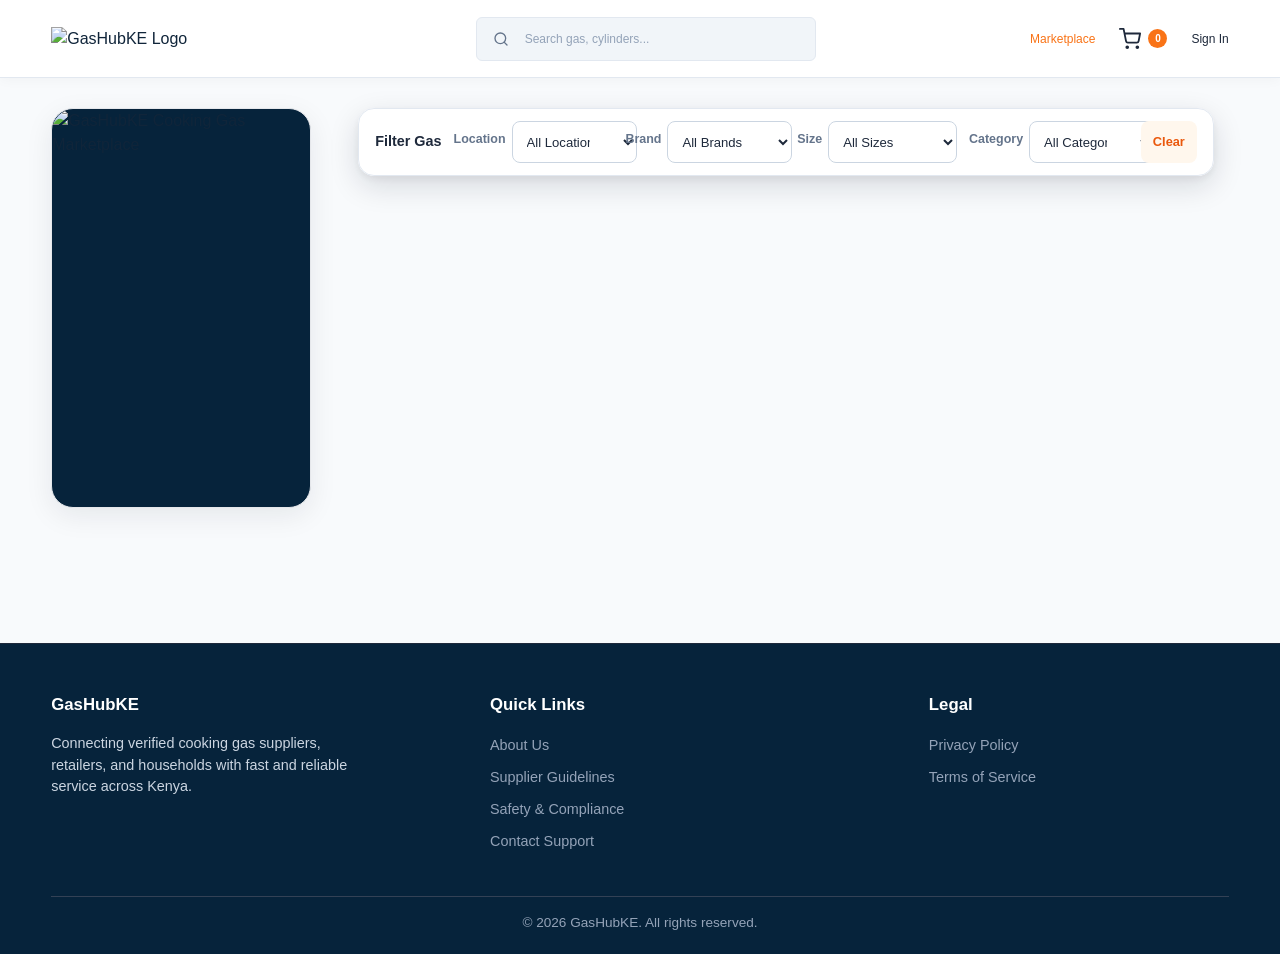
==== public/index.html @ f9d2e888 "Update index.html" ====
<!DOCTYPE html>
<html lang="en">

<head>
    <meta charset="UTF-8">
    <meta name="viewport" content="width=device-width, initial-scale=1.0">
    <title>GasHubKE - Kenya's Online Cooking Gas Hub</title>
    <meta name="description" content="Fast, reliable cooking gas delivery. Find cooking gas prices, refills, cylinders, and accessories from verified local suppliers on GasHubKE.">
    <meta name="keywords" content="GasHubKE, cooking gas delivery Kenya, gas refill near me, 6kg gas cylinder, 13kg gas price, LPG suppliers Kenya">
    <meta name="author" content="GasHubKE">
    <link rel="canonical" href="https://gashubke.com/">

    <!-- OPEN GRAPH -->
    <meta property="og:type" content="website">
    <meta property="og:url" content="https://gashubke.com/">
    <meta property="og:title" content="GasHubKE - Kenya's Online Cooking Gas Hub">
    <meta property="og:description" content="Connect with trusted cooking gas suppliers and retailers for fast delivery on refills and cylinders.">
    <meta property="og:image" content="https://gashubke.com/assets/og-banner.jpg">

    <!-- TWITTER -->
    <meta name="twitter:card" content="summary_large_image">
    <meta name="twitter:title" content="GasHubKE - Cooking Gas Platform">
    <meta name="twitter:description" content="Compare prices and order cooking gas cylinders and refills directly from verified local suppliers.">
    <meta name="twitter:image" content="https://gashubke.com/assets/twitter-banner.jpg">

    <!-- MAIN CSS -->
    <link rel="stylesheet" href="./css/styles.css">

    <style>
        /* PAGE LOADER */
        #pageLoader {
            position: fixed;
            inset: 0;
            background: #ffffff;
            z-index: 99999;
            display: flex;
            flex-direction: column;
            align-items: center;
            justify-content: center;
            transition: opacity 0.4s ease, visibility 0.4s ease;
        }

        .spinner-ring {
            width: 50px;
            height: 50px;
            border: 4px solid #f1f5f9;
            border-top-color: #f97316;
            border-radius: 50%;
            animation: gasHubSpin 0.8s linear infinite;
        }

        .spinner-text {
            margin-top: 1rem;
            font-size: 0.95rem;
            font-weight: 500;
            color: #64748b;
            letter-spacing: 0.5px;
        }

        @keyframes gasHubSpin {
            to { transform: rotate(360deg); }
        }

        /* HEADER */
        .navbar {
            position: relative;
            width: 100%;
            z-index: 5000;
        }

        /* HAMBURGER */
        .hamburger {
            display: none;
            flex-direction: column;
            justify-content: space-between;
            width: 30px;
            height: 22px;
            background: transparent;
            border: none;
            padding: 0;
            margin-left: auto;
            cursor: pointer;
            z-index: 6000;
        }

        .hamburger span {
            display: block;
            width: 100%;
            height: 3px;
            background-color: #1e293b;
            border-radius: 3px;
            transition: transform 0.3s ease, opacity 0.3s ease;
        }

        .hamburger.open span:nth-child(1) {
            transform: translateY(9.5px) rotate(45deg);
        }

        .hamburger.open span:nth-child(2) {
            opacity: 0;
        }

        .hamburger.open span:nth-child(3) {
            transform: translateY(-9.5px) rotate(-45deg);
        }

        /* DESKTOP NAVIGATION */
        .nav-links {
            display: flex;
            align-items: center;
            gap: 1.5rem;
            margin-left: auto;
        }

        .nav-links a {
            font-weight: 500;
            color: #1e293b;
            text-decoration: none;
            transition: color 0.2s ease;
        }

        .nav-links a:hover {
            color: #f97316;
        }

        /* SEARCH */
        .search-bar {
            display: flex;
            align-items: center;
            background: #f1f5f9;
            border-radius: 6px;
            padding: 0.2rem 0.5rem;
        }

        .search-bar input {
            border: none;
            background: transparent;
            outline: none;
            padding: 0.5rem;
            width: 180px;
        }

        /* MARKETPLACE */
        #marketplaceView {
            position: relative;
        }

        .floating-filter-bar {
            position: sticky;
            bottom: 22px;
            width: min(1100px, calc(100% - 30px));
            margin: 0 auto 22px;
            z-index: 4000;
            display: flex;
            align-items: center;
            gap: 12px;
            padding: 12px 16px;
            background: rgba(255, 255, 255, 0.97);
            border: 1px solid #e2e8f0;
            border-radius: 16px;
            box-shadow: 0 10px 30px rgba(15, 23, 42, 0.14), 0 3px 8px rgba(15, 23, 42, 0.06);
            backdrop-filter: blur(10px);
            overflow-x: auto;
            scrollbar-width: thin;
        }

        .floating-filter-bar h3 {
            flex-shrink: 0;
            margin: 0;
            font-size: 0.9rem;
            font-weight: 700;
            color: #1e293b;
        }

        .filter-control {
            display: flex;
            align-items: center;
            gap: 6px;
            flex-shrink: 0;
        }

        .filter-control label {
            font-size: 0.78rem;
            font-weight: 600;
            color: #64748b;
            white-space: nowrap;
        }

        .filter-control select {
            min-width: 125px;
            padding: 8px 30px 8px 10px;
            border: 1px solid #cbd5e1;
            border-radius: 8px;
            background: #ffffff;
            color: #1e293b;
            font-size: 0.82rem;
            outline: none;
            cursor: pointer;
        }

        .filter-control select:focus {
            border-color: #f97316;
            box-shadow: 0 0 0 2px rgba(249, 115, 22, 0.12);
        }

        .clear-filters-btn {
            flex-shrink: 0;
            padding: 8px 12px;
            border: none;
            border-radius: 8px;
            background: #fff7ed;
            color: #ea580c;
            font-size: 0.8rem;
            font-weight: 600;
            cursor: pointer;
            transition: background 0.2s ease, transform 0.2s ease;
        }

        .clear-filters-btn:hover {
            background: #ffedd5;
            transform: translateY(-1px);
        }

        .product-grid {
            padding-bottom: 20px;
        }

        /* AUTH MODAL ENHANCEMENTS */
        .modal {
            position: fixed;
            inset: 0;
            background: rgba(15, 23, 42, 0.65);
            z-index: 9000;
            align-items: center;
            justify-content: center;
            padding: 1rem;
            overflow-y: auto;
        }

        .modal-content {
            background: #ffffff;
            width: 100%;
            max-width: 440px;
            padding: 2rem;
            border-radius: 16px;
            position: relative;
            box-shadow: 0 20px 50px rgba(15, 23, 42, 0.25);
        }

        .modal-content input,
        .modal-content select {
            width: 100%;
            padding: 0.75rem;
            margin-bottom: 0.85rem;
            border: 1px solid #cbd5e1;
            border-radius: 8px;
            font-size: 0.95rem;
            box-sizing: border-box;
        }

        .modal-content button[type="submit"] {
            width: 100%;
            padding: 0.85rem;
            font-size: 1rem;
            font-weight: 600;
            border-radius: 8px;
            cursor: pointer;
        }

        /* READ-ONLY SUPPLIER LOCATION FIELD */
        .readonly-location-group {
            margin: 0.5rem 0 0.75rem;
        }

        .readonly-location-group label {
            display: block;
            font-size: 0.82rem;
            font-weight: 600;
            color: #475569;
            margin-bottom: 0.25rem;
        }

        .readonly-location-group input {
            background-color: #f8fafc !important;
            color: #475569 !important;
            border: 1px solid #cbd5e1 !important;
            cursor: not-allowed;
        }

        /* MOBILE NAVIGATION */
        @media (max-width: 768px) {
            .navbar {
                padding: 0.8rem 1rem !important;
            }

            .hamburger {
                display: flex;
            }

            .nav-links {
                position: absolute;
                top: 100%;
                left: 0;
                right: 0;
                display: none !important;
                flex-direction: column !important;
                align-items: stretch !important;
                gap: 0 !important;
                margin-left: 0 !important;
                padding: 0.7rem 1rem 1rem;
                background: #ffffff;
                border-bottom: 1px solid #e2e8f0;
                box-shadow: 0 12px 25px rgba(15, 23, 42, 0.12);
                z-index: 5000;
            }

            .nav-links.active {
                display: flex !important;
            }

            .nav-links a {
                display: flex !important;
                align-items: center;
                width: 100%;
                min-height: 45px;
                padding: 10px 8px;
                border-bottom: 1px solid #f1f5f9;
            }

            .nav-links a:last-child {
                border-bottom: none;
            }

            .search-bar {
                width: 100%;
                max-width: 180px;
            }

            .search-bar input {
                width: 100%;
            }

            .logo-container {
                max-width: 45%;
            }

            .logo-container img {
                max-width: 100%;
                height: 42px !important;
            }

            .floating-filter-bar {
                position: sticky;
                bottom: 14px;
                width: calc(100% - 20px);
                margin: 0 auto 14px;
                padding: 10px;
                border-radius: 14px;
                gap: 8px;
            }

            .floating-filter-bar h3 {
                display: none;
            }

            .filter-control {
                flex-direction: column;
                align-items: stretch;
                gap: 3px;
            }

            .filter-control label {
                font-size: 0.7rem;
            }

            .filter-control select {
                min-width: 110px;
                max-width: 125px;
                padding: 8px;
                font-size: 0.75rem;
            }

            .clear-filters-btn {
                padding: 8px 10px;
            }

            .product-grid {
                padding-bottom: 20px !important;
            }

            .cart-container-grid {
                grid-template-columns: 1fr !important;
            }
        }

        @media (max-width: 480px) {
            .search-bar {
                max-width: 125px;
            }

            .search-bar input {
                width: 80px;
            }

            .floating-filter-bar {
                width: calc(100% - 12px);
                bottom: 8px;
                margin-bottom: 8px;
                padding: 8px;
                gap: 6px;
            }

            .filter-control select {
                min-width: 95px;
                max-width: 105px;
                font-size: 0.7rem;
            }

            .clear-filters-btn {
                font-size: 0.7rem;
                padding: 8px;
            }
        }

        .filter-loading {
            opacity: 0.65;
            pointer-events: none;
        }

        .marketplace-empty-state {
            grid-column: 1 / -1;
            text-align: center;
            padding: 3rem 1rem;
            color: #64748b;
        }

        .marketplace-empty-state h3 {
            margin-bottom: 0.5rem;
            color: #1e293b;
        }

        button:focus-visible,
        select:focus-visible,
        input:focus-visible,
        textarea:focus-visible,
        a:focus-visible {
            outline: 3px solid rgba(249, 115, 22, 0.35);
            outline-offset: 2px;
        }
    </style>

    <!-- STRUCTURED DATA -->
    <script type="application/ld+json">
    {
        "@context": "https://schema.org",
        "@type": "WebSite",
        "name": "GasHubKE",
        "url": "https://gashubke.com/",
        "potentialAction": {
            "@type": "SearchAction",
            "target": "https://gashubke.com/?s={search_term_string}",
            "query-input": "required name=search_term_string"
        }
    }
    </script>
</head>

<body>

<!-- PAGE LOADER -->
<div id="pageLoader">
    <div class="spinner-ring"></div>
    <div class="spinner-text">Connecting to GasHubKE...</div>
</div>

<!-- HEADER -->
<header class="navbar" style="display:flex;align-items:center;justify-content:space-between;padding:1rem 2rem;background:#fff;border-bottom:1px solid #e2e8f0;gap:1rem;">
    <!-- LOGO -->
    <div class="logo-container" style="flex-shrink:0;">
        <img
            src="https://blogger.googleusercontent.com/img/b/R29vZ2xl/AVvXsEh8uq4DI719eig6sC9_cfJDkFaIR3iwExvGT-H5L1M7MoJIGhgw074jS1k9ojqoUIqBNx9TSQsBe0RZRBKvvvczHrzvn2az1dRde5mru8rCg-8Jg8aKkX4zD4a9jlP3oYP4cWVUreaIoa2pfg8f0F3cfmUAi_FfRg1bOfoqnbNN_nH5l_AiIyAwCqO-8u8/s1536/file_00000000a5dc81f4a878f3cd5eb7f1cf.png"
            alt="GasHubKE Logo"
            style="height:45px;object-fit:contain;"
        >
    </div>

    <!-- SEARCH -->
    <div class="search-bar">
        <svg xmlns="http://www.w3.org/2000/svg" width="16" height="16" viewBox="0 0 24 24" fill="none" stroke="#64748b" stroke-width="2" stroke-linecap="round" stroke-linejoin="round" style="margin:0 8px;flex-shrink:0;">
            <circle cx="11" cy="11" r="8"></circle>
            <line x1="21" y1="21" x2="16.65" y2="16.65"></line>
        </svg>
        <input type="search" id="searchInput" placeholder="Search gas, cylinders..." aria-label="Search listings">
        <button id="searchBtn" type="button" style="display:none;">Search</button>
    </div>

    <!-- HAMBURGER -->
    <button class="hamburger" id="hamburgerBtn" type="button" aria-label="Toggle navigation menu" aria-expanded="false">
        <span></span>
        <span></span>
        <span></span>
    </button>

    <!-- NAVIGATION -->
    <nav class="nav-links" id="navLinks" aria-label="Main Navigation">
        <a href="#" id="homeLink">Marketplace</a>
        <a href="#" id="supplierDashboardNavLink" style="display:none;">Supplier Dashboard</a>
        <a href="#" id="customerOrdersNavLink" style="display:none;">My Orders</a>

        <!-- CART -->
        <a href="#" id="cartLink" style="display:flex;align-items:center;">
            <svg xmlns="http://www.w3.org/2000/svg" width="22" height="22" viewBox="0 0 24 24" fill="none" stroke="currentColor" stroke-width="2" stroke-linecap="round" stroke-linejoin="round">
                <circle cx="9" cy="21" r="1"></circle>
                <circle cx="20" cy="21" r="1"></circle>
                <path d="M1 1h4l2.68 13.39a2 2 0 0 0 2 1.61h9.72a2 2 0 0 0 2-1.61L23 6H6"></path>
            </svg>
            <span id="cartCount" style="margin-left:4px;font-weight:bold;color:#f97316;">0</span>
        </a>

        <!-- AUTH -->
        <a href="#" id="authLink">Sign In</a>
    </nav>
</header>

<!-- MAIN -->
<main class="container" style="max-width:1200px;margin:0 auto;padding:2rem 1rem;">

<!-- MARKETPLACE -->
<section id="marketplaceView" class="view">
    <div class="marketplace-hero">
        <img
            src="https://blogger.googleusercontent.com/img/b/R29vZ2xl/AVvXsEh8uq4DI719eig6sC9_cfJDkFaIR3iwExvGT-H5L1M7MoJIGhgw074jS1k9ojqoUIqBNx9TSQsBe0RZRBKvvvczHrzvn2az1dRde5mru8rCg-8Jg8aKkX4zD4a9jlP3oYP4cWVUreaIoa2pfg8f0F3cfmUAi_FfRg1bOfoqnbNN_nH5l_AiIyAwCqO-8u8/s1536/file_00000000a5dc81f4a878f3cd5eb7f1cf.png"
            alt="GasHubKE Cooking Gas Marketplace"
        >
    </div>

    <!-- DYNAMIC FILTER BAR -->
    <div class="floating-filter-bar" id="floatingFilterBar">
        <h3>Filter Gas</h3>

        <div class="filter-control">
            <label for="filterLocation">Location</label>
            <select id="filterLocation" aria-label="Filter by location">
                <option value="">All Locations</option>
            </select>
        </div>

        <div class="filter-control">
            <label for="filterBrand">Brand</label>
            <select id="filterBrand" aria-label="Filter by gas brand">
                <option value="">All Brands</option>
            </select>
        </div>

        <div class="filter-control">
            <label for="filterSize">Size</label>
            <select id="filterSize" aria-label="Filter by cylinder size">
                <option value="">All Sizes</option>
                <option value="3kg">3 Kg</option>
                <option value="6kg">6 Kg</option>
                <option value="13kg">13 Kg</option>
                <option value="50kg">50 Kg</option>
            </select>
        </div>

        <div class="filter-control">
            <label for="filterCategory">Category</label>
            <select id="filterCategory" aria-label="Filter by category">
                <option value="">All Categories</option>
                <option value="refill">Gas Refill</option>
                <option value="cylinder_complete">Complete Cylinder</option>
                <option value="accessories">Accessories</option>
            </select>
        </div>

        <button type="button" id="clearFiltersBtn" class="clear-filters-btn">Clear</button>
    </div>

    <!-- PRODUCT GRID -->
    <div
        class="product-grid"
        id="productGrid"
        aria-live="polite"
        style="display:grid;grid-template-columns:repeat(auto-fill,minmax(220px,1fr));gap:1.5rem;"
    ></div>
</section>

<!-- SUPPLIER DASHBOARD -->
<section id="supplierDashboardView" class="view" style="display:none;">
    <h2>Supplier Dashboard & Analytics</h2>

    <div class="supplier-stats-grid" style="display:grid;grid-template-columns:repeat(auto-fit,minmax(220px,1fr));gap:1rem;margin-bottom:1.5rem;">
        <div class="card" style="padding:1.25rem;">
            <h4 style="font-size:.9rem;color:#64748b;">Total Orders Received</h4>
            <p id="statTotalOrders" style="font-size:1.5rem;font-weight:bold;margin-top:.5rem;color:var(--primary);">0</p>
        </div>

        <div class="card" style="padding:1.25rem;">
            <h4 style="font-size:.9rem;color:#64748b;">Active Listings</h4>
            <p id="statActiveListings" style="font-size:1.5rem;font-weight:bold;margin-top:.5rem;color:var(--primary);">0</p>
        </div>

        <div class="card" style="padding:1.25rem;">
            <h4 style="font-size:.9rem;color:#64748b;">Total Revenue (KES)</h4>
            <p id="statRevenue" style="font-size:1.5rem;font-weight:bold;margin-top:.5rem;color:var(--primary);">0</p>
        </div>
    </div>

    <!-- SUPPLIER TABS -->
    <div class="supplier-tabs" style="margin-bottom:1rem;display:flex;gap:1rem;">
        <button type="button" class="btn-primary" id="tabListingsBtn" onclick="window.switchSupplierTab('listings')">
            Manage Inventory
        </button>
        <button type="button" class="btn-secondary" id="tabOrdersBtn" onclick="window.switchSupplierTab('orders')" style="background:#e2e8f0;color:#1e293b;">
            Customer Orders
        </button>
    </div>

    <!-- SUPPLIER LISTINGS -->
    <div id="supplierListingsTabContent">
        <form id="supplierListingForm" class="card" style="margin-bottom:1.5rem;">
            <h3>Post New Listing</h3>

            <input type="text" id="supplierItemTitle" placeholder="Product Title (e.g. TotalEnergies 13kg Gas Refill)" required>

            <select id="supplierItemSize" required>
                <option value="3kg">3 Kg</option>
                <option value="6kg">6 Kg</option>
                <option value="13kg" selected>13 Kg</option>
                <option value="50kg">50 Kg</option>
            </select>

            <select id="supplierItemCategory" required>
                <option value="refill">Gas Refill</option>
                <option value="cylinder_complete">Complete Cylinder</option>
                <option value="accessories">Accessories</option>
            </select>

            <input type="number" id="supplierItemPrice" placeholder="Price (KES)" min="1" step="1" required>

            <!-- Registered Location Preview (populated automatically by supplier-dashboard.js) -->
            <div class="readonly-location-group">
                <label for="supplierItemLocation">Registered Business Location</label>
                <input type="text" id="supplierItemLocation" value="Loading registered location..." readonly>
            </div>

            <label for="supplierItemImage" style="font-size:.9rem;color:#64748b;margin-top:.5rem;display:block;">
                Product Images (Max 5)
            </label>
            <input type="file" id="supplierItemImage" accept="image/*" multiple>

            <textarea id="supplierItemDescription" placeholder="Description & delivery terms" required></textarea>

            <button type="submit" class="btn-primary">Publish Listing</button>
        </form>

        <!-- MY LISTINGS -->
        <div class="my-listings">
            <h3>Your Active Listings</h3>
            <div id="supplierListingsGrid" style="margin-top:1rem;"></div>
        </div>
    </div>

    <!-- SUPPLIER ORDERS -->
    <div id="supplierOrdersTabContent" style="display:none;">
        <div class="card">
            <h3>Incoming Customer Orders</h3>
            <div id="supplierOrdersList" style="margin-top:1rem;">
                <p>No customer orders received yet.</p>
            </div>
        </div>
    </div>
</section>

<!-- CUSTOMER ORDERS -->
<section id="customerOrdersView" class="view" style="display:none;">
    <h2>My Orders & Account Portal</h2>
    <div class="card" style="padding:1.5rem;margin-top:1rem;">
        <h3>Order History</h3>
        <div id="customerOrdersList" style="margin-top:1rem;">
            <p>You have not placed any orders yet.</p>
        </div>
    </div>
</section>

<!-- CART -->
<section id="cartView" class="view" style="display:none;">
    <h2>Your Shopping Cart & Checkout</h2>
    <div class="cart-container-grid" style="display:grid;grid-template-columns:2fr 1fr;gap:2rem;">
        <div class="cart-items-card card" style="padding:1.5rem;">
            <h3>Review Items</h3>
            <div id="cartItemsList" style="margin-top:1rem;">
                <p>Your cart is currently empty.</p>
            </div>
        </div>

        <div class="cart-summary-card card" style="padding:1.5rem;">
            <h3>Order Summary</h3>
            <div class="summary-row" style="margin-top:1rem;display:flex;justify-content:space-between;">
                <span>Subtotal</span>
                <span id="cartSubtotal">KES 0</span>
            </div>
            <div class="summary-row" style="display:flex;justify-content:space-between;margin-top:.5rem;">
                <span>Estimated Delivery</span>
                <span>KES 200</span>
            </div>
            <hr style="margin:1rem 0;border:0;border-top:1px solid #e2e8f0;">
            <div class="summary-row total-row" style="display:flex;justify-content:space-between;font-size:1.2rem;">
                <strong>Total</strong>
                <strong id="cartTotal">KES 200</strong>
            </div>

            <form id="checkoutForm" style="margin-top:1.5rem;">
                <h4 style="margin-bottom:.75rem;font-size:.95rem;">Delivery Details</h4>
                <input type="text" id="deliveryName" placeholder="Full Name" style="width:100%;padding:.5rem;margin-bottom:.5rem;border-radius:4px;border:1px solid #cbd5e1;" required>
                <input type="tel" id="deliveryPhone" placeholder="Phone Number (e.g. 0712345678)" style="width:100%;padding:.5rem;margin-bottom:.5rem;border-radius:4px;border:1px solid #cbd5e1;" required>
                <input type="text" id="deliveryAddress" placeholder="Delivery Location / Estate / House No." style="width:100%;padding:.5rem;margin-bottom:1rem;border-radius:4px;border:1px solid #cbd5e1;" required>
                <button type="submit" class="btn-primary" style="width:100%;padding:.75rem;">
                    Place Order & Pay via M-Pesa
                </button>
            </form>
        </div>
    </div>
</section>

<!-- AUTH MODAL -->
<div id="authModal" class="modal" role="dialog" aria-modal="true" aria-labelledby="authModalTitle" style="display:none;">
    <div class="modal-content">
        <span id="closeModal" class="close" role="button" tabindex="0" aria-label="Close modal">&times;</span>
        <h2 id="authModalTitle">Sign In</h2>

        <form id="authForm">
            <input type="email" id="authEmail" placeholder="Email Address" autocomplete="email" required>
            <input type="password" id="authPassword" placeholder="Password" autocomplete="current-password" required>

            <!-- REGISTRATION FIELDS -->
            <div id="vendorFields" style="display:none;">
                <select id="userRole" aria-label="Account Type">
                    <option value="customer">Customer</option>
                    <option value="vendor">Supplier / Retailer</option>
                </select>

                <div id="supplierExtraFields" style="display:none;">
                    <input type="text" id="businessName" placeholder="Business / Supplier Name">

                    <select id="supplierCounty" aria-label="Supplier County">
                        <option value="">Select County</option>
                    </select>

                    <select id="supplierArea" aria-label="Supplier Town or Area" disabled>
                        <option value="">Select County First</option>
                    </select>
                </div>
            </div>

            <button type="submit" id="authSubmitBtn" class="btn-primary">Sign In</button>

            <p id="toggleAuthMode" style="cursor:pointer;margin-top:1rem;font-size:.9rem;text-align:center;color:#f97316;font-weight:600;">
                Need an account? Register
            </p>
        </form>
    </div>
</div>

</main>

<!-- FOOTER -->
<footer class="site-footer" style="background:#1e293b;color:#fff;padding:3rem 1rem 1rem;">
    <div class="footer-container" style="max-width:1200px;margin:0 auto;display:flex;flex-wrap:wrap;gap:2rem;justify-content:space-between;">
        <div class="footer-col" style="max-width:300px;">
            <h3 style="margin-bottom:1rem;">GasHubKE</h3>
            <p style="color:#cbd5e1;line-height:1.5;font-size:.9rem;">
                Connecting verified cooking gas suppliers, retailers, and households with fast and reliable service across Kenya.
            </p>
        </div>

        <div class="footer-col">
            <h4 style="margin-bottom:1rem;">Quick Links</h4>
            <ul style="list-style:none;padding:0;">
                <li style="margin-bottom:.5rem;"><a href="#" style="color:#94a3b8;text-decoration:none;">About Us</a></li>
                <li style="margin-bottom:.5rem;"><a href="#" style="color:#94a3b8;text-decoration:none;">Supplier Guidelines</a></li>
                <li style="margin-bottom:.5rem;"><a href="#" style="color:#94a3b8;text-decoration:none;">Safety & Compliance</a></li>
                <li style="margin-bottom:.5rem;"><a href="#" style="color:#94a3b8;text-decoration:none;">Contact Support</a></li>
            </ul>
        </div>

        <div class="footer-col">
            <h4 style="margin-bottom:1rem;">Legal</h4>
            <ul style="list-style:none;padding:0;">
                <li style="margin-bottom:.5rem;"><a href="#" style="color:#94a3b8;text-decoration:none;">Privacy Policy</a></li>
                <li style="margin-bottom:.5rem;"><a href="#" style="color:#94a3b8;text-decoration:none;">Terms of Service</a></li>
            </ul>
        </div>
    </div>

    <div class="footer-bottom" style="text-align:center;margin-top:2rem;padding-top:1rem;border-top:1px solid #334155;color:#94a3b8;font-size:.85rem;">
        <p>&copy; <span id="currentYear"></span> GasHubKE. All rights reserved.</p>
    </div>
</footer>

<!-- UI JAVASCRIPT -->
<script>
    /* PAGE LOADER */
    window.addEventListener('load', () => {
        const loader = document.getElementById('pageLoader');
        if (!loader) return;
        loader.style.opacity = '0';
        setTimeout(() => {
            loader.style.display = 'none';
        }, 400);
    });

    /* YEAR */
    const yearElement = document.getElementById('currentYear');
    if (yearElement) {
        yearElement.textContent = new Date().getFullYear();
    }

    /* MOBILE HAMBURGER */
    document.addEventListener('DOMContentLoaded', () => {
        const hamburgerBtn = document.getElementById('hamburgerBtn');
        const navLinks = document.getElementById('navLinks');

        if (!hamburgerBtn || !navLinks) return;

        hamburgerBtn.addEventListener('click', (event) => {
            event.preventDefault();
            event.stopPropagation();
            const isOpen = navLinks.classList.toggle('active');
            hamburgerBtn.classList.toggle('open', isOpen);
            hamburgerBtn.setAttribute('aria-expanded', String(isOpen));
        });

        navLinks.querySelectorAll('a').forEach(link => {
            link.addEventListener('click', () => {
                navLinks.classList.remove('active');
                hamburgerBtn.classList.remove('open');
                hamburgerBtn.setAttribute('aria-expanded', 'false');
            });
        });

        document.addEventListener('click', (event) => {
            if (!hamburgerBtn.contains(event.target) && !navLinks.contains(event.target)) {
                navLinks.classList.remove('active');
                hamburgerBtn.classList.remove('open');
                hamburgerBtn.setAttribute('aria-expanded', 'false');
            }
        });
    });

    /* VIEW MANAGEMENT */
    window.hideAllViews = function () {
        document.querySelectorAll('.view').forEach(view => {
            view.style.display = 'none';
        });
    };

    window.switchView = function (viewId) {
        window.hideAllViews();
        const target = document.getElementById(viewId);
        if (target) {
            target.style.display = 'block';
        }
    };

    /* LOGIN / LOGOUT UI */
    const supplierDashboardNavLink = document.getElementById('supplierDashboardNavLink');
    const customerOrdersNavLink = document.getElementById('customerOrdersNavLink');
    const authLink = document.getElementById('authLink');
    const authModal = document.getElementById('authModal');
    const closeModal = document.getElementById('closeModal');

    window.handlePostLoginUI = function (role) {
        window.switchView('marketplaceView');
        if (authModal) authModal.style.display = 'none';

        if (role === 'vendor' || role === 'supplier') {
            if (supplierDashboardNavLink) supplierDashboardNavLink.style.display = 'inline-block';
            if (customerOrdersNavLink) customerOrdersNavLink.style.display = 'none';
        } else {
            if (customerOrdersNavLink) customerOrdersNavLink.style.display = 'inline-block';
            if (supplierDashboardNavLink) supplierDashboardNavLink.style.display = 'none';
        }

        if (authLink) authLink.textContent = 'Sign Out';
    };

    window.handlePostLogoutUI = function () {
        window.switchView('marketplaceView');
        if (supplierDashboardNavLink) supplierDashboardNavLink.style.display = 'none';
        if (customerOrdersNavLink) customerOrdersNavLink.style.display = 'none';
        if (authLink) authLink.textContent = 'Sign In';
    };

    /* NAVIGATION LINKS */
    const homeLink = document.getElementById('homeLink');
    if (homeLink) {
        homeLink.addEventListener('click', (event) => {
            event.preventDefault();
            window.switchView('marketplaceView');
        });
    }

    const cartLink = document.getElementById('cartLink');
    if (cartLink) {
        cartLink.addEventListener('click', (event) => {
            event.preventDefault();
            if (typeof window.renderCartView === 'function') {
                window.renderCartView();
            }
            window.switchView('cartView');
        });
    }

    if (supplierDashboardNavLink) {
        supplierDashboardNavLink.addEventListener('click', (event) => {
            event.preventDefault();
            window.switchView('supplierDashboardView');
            if (typeof window.refreshSupplierDashboard === 'function') {
                window.refreshSupplierDashboard();
            }
        });
    }

    if (customerOrdersNavLink) {
        customerOrdersNavLink.addEventListener('click', (event) => {
            event.preventDefault();
            window.switchView('customerOrdersView');
        });
    }

    /* MODAL CLOSE HANDLERS */
    if (closeModal && authModal) {
        closeModal.addEventListener('click', () => {
            authModal.style.display = 'none';
        });

        closeModal.addEventListener('keydown', (event) => {
            if (event.key === 'Enter' || event.key === ' ') {
                event.preventDefault();
                authModal.style.display = 'none';
            }
        });
    }

    window.addEventListener('click', (event) => {
        if (event.target === authModal) {
            authModal.style.display = 'none';
        }
    });

    document.addEventListener('keydown', (event) => {
        if (event.key === 'Escape' && authModal && authModal.style.display === 'flex') {
            authModal.style.display = 'none';
        }
    });
</script>

<!-- FIREBASE & FEATURE MODULES -->
<script type="module" src="./js/firebase-config.js"></script>
<script type="module" src="./js/counties.js"></script>
<script type="module" src="./js/auth.js"></script>
<script type="module" src="./js/marketplace.js"></script>
<script type="module" src="./js/supplier-dashboard.js"></script>

</body>
</html>
---- public/css/styles.css ----
/* ============================================================
   GasHubKE Marketplace
   Complete Production Stylesheet
   ============================================================ */

:root {
    --primary: #f26522;
    --primary-dark: #d64d12;
    --primary-light: #fff3ec;

    --text-main: #1f2937;
    --text-muted: #4b5563;
    --text-light: #64748b;

    --bg-light: #f8fafc;
    --white: #ffffff;

    --border-color: #e5e7eb;
    --border-light: #f1f5f9;

    --success: #16a34a;
    --danger: #dc2626;

    --shadow-sm: 0 1px 3px rgba(0, 0, 0, 0.06);
    --shadow-md: 0 4px 12px rgba(0, 0, 0, 0.08);
    --shadow-lg: 0 10px 25px rgba(0, 0, 0, 0.12);

    --radius: 12px;
}


/* ============================================================
   GLOBAL RESET
   ============================================================ */

* {
    box-sizing: border-box;
    margin: 0;
    padding: 0;
}

html {
    scroll-behavior: smooth;
}

body {
    background: var(--bg-light);
    color: var(--text-main);
    display: flex;
    flex-direction: column;
    min-height: 100vh;

    font-family:
        -apple-system,
        BlinkMacSystemFont,
        "Segoe UI",
        Roboto,
        Helvetica,
        Arial,
        sans-serif;

    line-height: 1.5;
}

button,
input,
select,
textarea {
    font-family: inherit;
}

button {
    cursor: pointer;
}

img {
    max-width: 100%;
}

a {
    color: inherit;
}


/* ============================================================
   NAVIGATION BAR
   ============================================================ */

.navbar {
    display: flex;
    flex-wrap: wrap;

    justify-content: space-between;
    align-items: center;

    gap: 1rem;

    background: var(--white);

    padding: 1rem 5%;

    border-bottom: 1px solid var(--border-color);

    position: sticky;
    top: 0;

    z-index: 1000;

    box-shadow: 0 2px 5px rgba(0, 0, 0, 0.03);
}


/* Logo */

.logo-container {
    display: flex;
    align-items: center;

    flex-shrink: 0;
}

.logo-container img {
    height: 42px;
    width: auto;

    object-fit: contain;
}


/* ============================================================
   HAMBURGER
   ============================================================ */

.hamburger {
    display: none;

    flex-direction: column;
    justify-content: space-between;

    width: 28px;
    height: 21px;

    background: transparent;

    border: none;

    padding: 0;

    z-index: 1100;
}

.hamburger span {
    display: block;

    width: 100%;
    height: 3px;

    background: var(--text-main);

    border-radius: 3px;

    transition: 0.25s ease;
}


/* ============================================================
   SEARCH
   ============================================================ */

.search-bar {
    display: flex;
    align-items: center;

    flex: 1;

    min-width: 220px;
    max-width: 420px;

    order: 3;

    background: #f1f5f9;

    border: 1px solid transparent;

    border-radius: 24px;

    padding: 0.3rem 0.75rem;

    transition:
        border-color 0.2s ease,
        background-color 0.2s ease,
        box-shadow 0.2s ease;
}

.search-bar:focus-within {
    background: var(--white);

    border-color: var(--primary);

    box-shadow:
        0 0 0 3px rgba(242, 101, 34, 0.10);
}

.search-bar input {
    flex: 1;

    width: 100%;

    border: none;
    outline: none;

    background: transparent;

    color: var(--text-main);

    padding: 0.45rem;

    font-size: 0.95rem;
}

.search-bar input::placeholder {
    color: #94a3b8;
}

.search-bar button {
    display: none;
}


/* ============================================================
   NAVIGATION LINKS
   ============================================================ */

.nav-links {
    display: flex;
    align-items: center;

    order: 2;

    gap: 1.5rem;
}

.nav-links a {
    display: flex;
    align-items: center;

    gap: 0.4rem;

    text-decoration: none;

    color: var(--text-main);

    font-weight: 500;

    font-size: 0.95rem;

    transition: color 0.2s ease;
}

.nav-links a:hover {
    color: var(--primary);
}

.nav-links a span,
.cart-badge {
    background: #1e3a8a;

    color: var(--white);

    border-radius: 999px;

    padding: 0.15rem 0.5rem;

    font-size: 0.75rem;

    font-weight: 600;
}


/* ============================================================
   MAIN CONTAINER
   ============================================================ */

.container {
    width: 100%;

    max-width: 1280px;

    margin: 0 auto;

    padding: 2rem 1.5rem;

    flex: 1;
}

.view {
    display: flex;

    flex-direction: column;

    gap: 1.5rem;
}


/* ============================================================
   MARKETPLACE
   ============================================================ */

#marketplaceView {
    display: flex;

    flex-direction: column;

    gap: 1.5rem;
}


/* Desktop marketplace layout */

@media (min-width: 992px) {

    #marketplaceView {
        display: grid;

        grid-template-columns: 260px minmax(0, 1fr);

        align-items: start;

        gap: 2rem;
    }
}


/* ============================================================
   HERO
   ============================================================ */

.marketplace-hero {
    width: 100%;

    max-height: 380px;

    overflow: hidden;

    border-radius: var(--radius);

    margin-bottom: 0.5rem;

    background: #f1f5f9;

    border: 1px solid var(--border-color);

    box-shadow: var(--shadow-sm);
}

.marketplace-hero img {
    display: block;

    width: 100%;
    height: 100%;

    object-fit: cover;
}


/* ============================================================
   FILTERS
   ============================================================ */

aside.filters {
    background: var(--white);

    padding: 1.25rem;

    border-radius: var(--radius);

    border: 1px solid var(--border-color);

    min-width: 220px;

    height: fit-content;

    box-shadow: var(--shadow-sm);
}

aside.filters h2 {
    font-size: 1.15rem;

    font-weight: 600;

    margin-bottom: 1rem;
}

aside.filters label {
    display: block;

    margin-bottom: 0.3rem;

    font-size: 0.85rem;

    font-weight: 600;

    color: var(--text-muted);
}

aside.filters select {
    display: block;

    width: 100%;

    padding: 0.65rem;

    margin-bottom: 1rem;

    border-radius: 7px;

    border: 1px solid var(--border-color);

    background: var(--white);

    color: var(--text-main);

    font-size: 0.95rem;

    outline: none;
}

aside.filters select:focus {
    border-color: var(--primary);

    box-shadow:
        0 0 0 2px rgba(242, 101, 34, 0.10);
}


/* ============================================================
   PRODUCT GRID
   ============================================================ */

.product-grid {
    display: grid;

    grid-template-columns:
        repeat(auto-fill, minmax(220px, 1fr));

    gap: 1.5rem;

    width: 100%;

    min-width: 0;

    flex-grow: 1;
}


/* ============================================================
   PRODUCT CARD
   ============================================================ */

.product-card {
    display: flex;

    flex-direction: column;

    justify-content: space-between;

    min-width: 0;

    overflow: hidden;

    background: var(--white);

    border: 1px solid var(--border-color);

    border-radius: var(--radius);

    box-shadow: var(--shadow-sm);

    transition:
        transform 0.2s ease,
        box-shadow 0.2s ease;
}

.product-card:hover {
    transform: translateY(-3px);

    box-shadow: var(--shadow-md);
}


/* ============================================================
   IMPORTANT:
   CARD OUTER WRAPPER
   Prevents the generic card rules from breaking the ticker.
   ============================================================ */

.product-card > div:first-child {
    display: block !important;

    padding: 0 !important;

    margin: 0 !important;

    width: 100%;

    min-width: 0;
}


/* ============================================================
   MULTI-IMAGE TICKER
   ============================================================ */

/*
   The ticker has ONE fixed-height window.

   Images are positioned on top of each other.

   JavaScript changes .active from one image to another.
*/

.product-card .listing-image-ticker {
    position: relative !important;

    display: block !important;

    width: 100% !important;

    height: 180px !important;

    min-height: 180px !important;

    max-height: 180px !important;

    margin: 0 !important;

    padding: 0 !important;

    overflow: hidden !important;

    background: #f8fafc !important;

    border: 0 !important;

    border-bottom: 1px solid var(--border-light) !important;

    border-radius: 0 !important;

    flex: none !important;
}


/* Image track */

.product-card .listing-image-track {
    position: relative !important;

    display: block !important;

    width: 100% !important;

    height: 100% !important;

    min-height: 100% !important;

    max-height: 100% !important;

    padding: 0 !important;

    margin: 0 !important;

    overflow: hidden !important;
}


/* ============================================================
   EACH IMAGE
   ============================================================ */

.product-card .listing-image-slide {
    position: absolute !important;

    top: 0 !important;
    left: 0 !important;

    width: 100% !important;
    height: 100% !important;

    min-width: 100% !important;
    max-width: 100% !important;

    min-height: 100% !important;
    max-height: 100% !important;

    display: flex !important;

    align-items: center !important;
    justify-content: center !important;

    margin: 0 !important;
    padding: 0 !important;

    opacity: 0 !important;

    visibility: hidden !important;

    transform: translateX(25px) !important;

    transition:
        opacity 0.5s ease,
        transform 0.5s ease,
        visibility 0.5s ease !important;

    background: #f8fafc !important;

    z-index: 1 !important;

    flex-shrink: 0 !important;
}


/* Active image */

.product-card .listing-image-slide.active {
    opacity: 1 !important;

    visibility: visible !important;

    transform: translateX(0) !important;

    z-index: 2 !important;
}


/* ============================================================
   TICKER IMAGE
   ============================================================ */

.product-card .listing-image-slide img {
    display: block !important;

    width: 100% !important;

    height: 100% !important;

    min-width: 0 !important;

    min-height: 0 !important;

    max-width: 100% !important;

    max-height: 100% !important;

    padding: 10px !important;

    margin: 0 !important;

    object-fit: contain !important;

    background: transparent !important;

    border: none !important;

    flex: none !important;
}


/* ============================================================
   IMAGE COUNTER
   ============================================================ */

.product-card .listing-image-counter {
    position: absolute !important;

    top: 8px !important;

    right: 8px !important;

    z-index: 20 !important;

    display: block !important;

    width: auto !important;
    height: auto !important;

    padding: 4px 9px !important;

    margin: 0 !important;

    border-radius: 20px !important;

    background: rgba(15, 23, 42, 0.75) !important;

    color: #fff !important;

    font-size: 12px !important;

    font-weight: 600 !important;

    line-height: 1.2 !important;
}


/* ============================================================
   IMAGE DOTS
   ============================================================ */

.product-card .listing-image-indicators {
    position: absolute !important;

    left: 50% !important;

    bottom: 8px !important;

    transform: translateX(-50%) !important;

    z-index: 20 !important;

    display: flex !important;

    align-items: center !important;

    justify-content: center !important;

    gap: 5px !important;

    width: auto !important;
    height: auto !important;

    padding: 4px 7px !important;

    margin: 0 !important;

    border-radius: 20px !important;

    background: rgba(15, 23, 42, 0.65) !important;
}

.product-card .listing-image-dot {
    display: block !important;

    width: 7px !important;
    height: 7px !important;

    min-width: 7px !important;
    max-width: 7px !important;

    min-height: 7px !important;
    max-height: 7px !important;

    padding: 0 !important;

    margin: 0 !important;

    border: none !important;

    border-radius: 50% !important;

    background: rgba(255, 255, 255, 0.75) !important;

    transition:
        width 0.25s ease,
        background 0.25s ease;
}

.product-card .listing-image-dot.active {
    width: 18px !important;

    min-width: 18px !important;

    max-width: 18px !important;

    border-radius: 10px !important;

    background: var(--primary) !important;
}


/* ============================================================
   CARD INFORMATION
   ============================================================ */

.product-card .card-body {
    display: flex;

    flex-direction: column;

    flex-grow: 1;

    padding: 1rem !important;

    min-width: 0;
}

.product-card h4 {
    display: -webkit-box;

    -webkit-line-clamp: 2;
    -webkit-box-orient: vertical;

    overflow: hidden;

    font-size: 0.95rem;

    font-weight: 600;

    line-height: 1.3;

    color: var(--text-main);

    margin-bottom: 0.3rem;
}

.product-card .price {
    font-size: 1.1rem;

    font-weight: 700;

    color: var(--primary);

    margin: 0.2rem 0;
}

.product-card .location {
    display: flex;

    align-items: center;

    gap: 0.3rem;

    color: var(--text-muted);

    font-size: 0.82rem;

    margin-bottom: 1rem;
}

.product-card .location svg {
    flex-shrink: 0;
}

.product-card .description {
    color: var(--text-muted);

    font-size: 0.85rem;

    line-height: 1.4;
}


/* ============================================================
   CARD BUTTON AREA
   ============================================================ */

.product-card > div:last-child {
    padding: 0 1rem 1rem 1rem;
}

.product-card .btn-primary {
    width: 100%;
}


/* ============================================================
   BUTTONS
   ============================================================ */

.btn-primary {
    display: inline-block;

    width: 100%;

    padding: 0.65rem 1rem;

    border: none;

    border-radius: 8px;

    background: linear-gradient(
        to bottom,
        #f26522,
        #e65c19
    );

    color: var(--white);

    font-size: 0.95rem;

    font-weight: 600;

    text-align: center;

    text-decoration: none;

    cursor: pointer;

    box-shadow:
        0 2px 4px rgba(242, 101, 34, 0.20);

    transition:
        filter 0.2s ease,
        transform 0.15s ease;
}

.btn-primary:hover {
    filter: brightness(0.95);
}

.btn-primary:active {
    transform: scale(0.98);
}


.btn-secondary {
    display: inline-block;

    padding: 0.65rem 1rem;

    border: none;

    border-radius: 6px;

    background: #e2e8f0;

    color: var(--text-main);

    font-size: 0.95rem;

    font-weight: 600;

    text-decoration: none;

    cursor: pointer;
}

.btn-secondary:hover {
    background: #cbd5e1;
}


/* ============================================================
   GENERAL CARDS
   ============================================================ */

.card {
    background: var(--white);

    padding: 1.25rem;

    border: 1px solid var(--border-color);

    border-radius: var(--radius);

    margin-bottom: 1.5rem;

    box-shadow: var(--shadow-sm);
}


/* ============================================================
   FORM ELEMENTS
   ============================================================ */

.card input,
.card select,
.card textarea,
#authForm input,
#authForm select {
    width: 100%;

    padding: 0.75rem;

    margin-bottom: 1rem;

    border: 1px solid var(--border-color);

    border-radius: 6px;

    outline: none;

    background: var(--white);

    color: var(--text-main);

    font-size: 0.95rem;
}

.card input:focus,
.card select:focus,
.card textarea:focus,
#authForm input:focus,
#authForm select:focus {
    border-color: var(--primary);

    box-shadow:
        0 0 0 2px rgba(242, 101, 34, 0.08);
}


/* ============================================================
   MODAL
   ============================================================ */

.modal {
    position: fixed;

    top: 0;
    left: 0;

    width: 100%;
    height: 100%;

    display: flex;

    justify-content: center;
    align-items: center;

    padding: 1rem;

    background: rgba(15, 23, 42, 0.6);

    backdrop-filter: blur(2px);

    z-index: 2000;
}

.modal-content {
    position: relative;

    width: 100%;

    max-width: 420px;

    padding: 2rem 1.5rem 1.5rem;

    background: var(--white);

    border-radius: 12px;

    box-shadow: var(--shadow-lg);
}

.close {
    position: absolute;

    top: 1rem;
    right: 1.25rem;

    font-size: 1.5rem;

    color: var(--text-muted);

    cursor: pointer;
}

.close:hover {
    color: var(--text-main);
}


/* ============================================================
   FOOTER
   ============================================================ */

.site-footer {
    background: #0f172a;

    color: #fff;

    padding: 3rem 1.5rem 1.5rem;

    margin-top: auto;

    border-top: 1px solid #1e293b;
}

.footer-container {
    display: flex;

    flex-wrap: wrap;

    justify-content: space-between;

    gap: 2rem;

    max-width: 1280px;

    margin: 0 auto;
}

.footer-col {
    flex: 1;

    min-width: 240px;

    max-width: 300px;
}

.footer-col h3,
.footer-col h4 {
    color: #fff;

    font-size: 1.05rem;

    margin-bottom: 1rem;
}

.footer-col p {
    color: #94a3b8;

    font-size: 0.9rem;

    line-height: 1.5;
}

.footer-col ul {
    list-style: none;

    padding: 0;
}

.footer-col ul li {
    margin-bottom: 0.6rem;
}

.footer-col ul li a {
    color: #94a3b8;

    font-size: 0.9rem;

    text-decoration: none;

    transition: color 0.2s ease;
}

.footer-col ul li a:hover {
    color: #fff;
}

.footer-bottom {
    text-align: center;

    margin-top: 3rem;

    padding-top: 1.25rem;

    border-top: 1px solid #1e293b;

    color: #64748b;

    font-size: 0.85rem;
}


/* ============================================================
   CART
   ============================================================ */

.cart-container-grid {
    display: grid;

    grid-template-columns: 1fr;

    gap: 2rem;
}

.summary-row {
    display: flex;

    justify-content: space-between;

    margin-bottom: 0.75rem;

    color: var(--text-muted);

    font-size: 0.95rem;
}

.total-row {
    display: flex;

    justify-content: space-between;

    font-size: 1.15rem;

    font-weight: 700;

    color: var(--text-main);

    border-top: 1px solid var(--border-color);

    padding-top: 0.75rem;

    margin-top: 0.5rem;
}

.total-row span:last-child {
    color: var(--primary);
}

.cart-item-row {
    display: flex;

    justify-content: space-between;

    align-items: center;

    gap: 1rem;

    padding: 1rem 0;

    border-bottom: 1px solid var(--border-color);
}

.cart-item-row:last-child {
    border-bottom: none;
}


/* ============================================================
   MOBILE NAVIGATION
   ============================================================ */

@media (max-width: 767px) {

    .navbar {
        position: relative;

        padding: 0.8rem 1rem;
    }

    .hamburger {
        display: flex;
    }

    .nav-links {
        display: none !important;

        position: absolute;

        top: 100%;
        left: 0;

        width: 100%;

        flex-direction: column;

        align-items: stretch !important;

        gap: 0.5rem;

        padding: 1rem 1.25rem;

        background: var(--white);

        border-bottom: 1px solid var(--border-color);

        box-shadow: 0 10px 15px rgba(0, 0, 0, 0.10);

        z-index: 9999;
    }

    .nav-links.active {
        display: flex !important;
    }

    .nav-links a {
        width: 100%;

        justify-content: space-between;

        padding: 0.75rem 0;

        border-bottom: 1px solid var(--border-light);
    }

    .nav-links a:last-child {
        border-bottom: none;
    }

    .search-bar {
        order: 3;

        width: 100%;

        max-width: none;

        flex-basis: 100%;
    }


    /* ========================================================
       MOBILE MAIN
       ======================================================== */

    .container {
        width: 100%;

        padding: 0.75rem !important;

        /*
           Space for the floating filter.
        */
        padding-bottom: 100px !important;
    }

    #marketplaceView {
        display: flex;

        flex-direction: column;

        gap: 1rem;
    }

    .marketplace-hero {
        max-height: 180px;

        border-radius: 8px;

        margin-bottom: 0.5rem;
    }


    /* ========================================================
       MOBILE PRODUCT GRID
       ======================================================== */

    .product-grid {
        display: grid !important;

        grid-template-columns:
            repeat(2, minmax(0, 1fr)) !important;

        gap: 0.75rem !important;

        width: 100% !important;
    }

    .product-card {
        width: 100%;

        min-width: 0;

        border-radius: 8px;
    }


    /* ========================================================
       MOBILE MULTI-IMAGE TICKER
       ======================================================== */

    .product-card .listing-image-ticker {
        width: 100% !important;

        height: 145px !important;

        min-height: 145px !important;

        max-height: 145px !important;

        overflow: hidden !important;
    }

    .product-card .listing-image-slide {
        width: 100% !important;

        height: 100% !important;

        min-width: 100% !important;

        max-width: 100% !important;

        min-height: 100% !important;

        max-height: 100% !important;
    }

    .product-card .listing-image-slide img {
        width: 100% !important;

        height: 100% !important;

        max-width: 100% !important;

        max-height: 100% !important;

        padding: 7px !important;

        object-fit: contain !important;
    }


    /* Counter */

    .product-card .listing-image-counter {
        top: 6px !important;

        right: 6px !important;

        padding: 3px 7px !important;

        font-size: 10px !important;
    }


    /* Dots */

    .product-card .listing-image-indicators {
        bottom: 6px !important;

        gap: 4px !important;

        padding: 3px 6px !important;
    }

    .product-card .listing-image-dot {
        width: 6px !important;
        height: 6px !important;

        min-width: 6px !important;
        max-width: 6px !important;

        min-height: 6px !important;
        max-height: 6px !important;
    }

    .product-card .listing-image-dot.active {
        width: 15px !important;

        min-width: 15px !important;

        max-width: 15px !important;
    }


    /* ========================================================
       MOBILE CARD CONTENT
       ======================================================== */

    .product-card .card-body {
        padding: 0.7rem !important;
    }

    .product-card h4 {
        font-size: 0.82rem;

        line-height: 1.2;

        margin-bottom: 0.25rem;
    }

    .product-card .price {
        font-size: 0.93rem;

        margin: 0.2rem 0;
    }

    .product-card .location {
        font-size: 0.72rem;

        margin-bottom: 0.5rem;
    }

    .product-card .description {
        font-size: 0.72rem;

        line-height: 1.35;
    }

    .product-card > div:last-child {
        padding: 0 0.7rem 0.7rem 0.7rem;
    }

    .product-card .btn-primary {
        padding: 0.5rem 0.4rem;

        font-size: 0.78rem;

        border-radius: 6px;
    }


    /* ========================================================
       FLOATING FILTER BAR
       ======================================================== */

    aside.filters {
        position: fixed !important;

        left: 50% !important;

        bottom: 12px !important;

        transform: translateX(-50%) !important;

        width: calc(100% - 24px) !important;

        max-width: 900px;

        min-width: 0 !important;

        height: auto;

        display: flex !important;

        flex-direction: row !important;

        align-items: center !important;

        gap: 0.45rem !important;

        padding: 0.55rem !important;

        margin: 0 !important;

        background: rgba(255, 255, 255, 0.98);

        border: 1px solid var(--border-color);

        border-radius: 14px;

        box-shadow:
            0 5px 25px rgba(0, 0, 0, 0.15);

        overflow-x: auto !important;

        overflow-y: hidden !important;

        z-index: 5000 !important;

        -webkit-overflow-scrolling: touch;

        scrollbar-width: none;
    }

    aside.filters::-webkit-scrollbar {
        display: none;
    }

    aside.filters h2,
    aside.filters label {
        display: none !important;
    }

    aside.filters select {
        flex: 0 0 auto !important;

        width: auto !important;

        min-width: 120px !important;

        height: 43px !important;

        margin: 0 !important;

        padding: 0.45rem 0.65rem !important;

        border-radius: 8px !important;

        background: #f8fafc !important;

        border: 1px solid #dbe2ea !important;

        color: var(--text-main);

        font-size: 0.78rem !important;

        outline: none;

        white-space: nowrap;
    }

    aside.filters select:focus {
        border-color: var(--primary) !important;
    }
}


/* ============================================================
   TABLET
   ============================================================ */

@media (min-width: 768px) and (max-width: 991px) {

    .navbar {
        padding: 1rem 3%;
    }

    .container {
        padding: 1.25rem;
    }

    .product-grid {
        grid-template-columns:
            repeat(3, minmax(0, 1fr));
    }

    .marketplace-hero {
        max-height: 260px;
    }
}


/* ============================================================
   DESKTOP
   ============================================================ */

@media (min-width: 768px) {

    .search-bar {
        order: 2;
    }

    .nav-links {
        order: 3;

        margin-left: auto;
    }
}

@media (min-width: 900px) {

    .cart-container-grid {
        grid-template-columns: 2fr 1fr;
    }
}

@media (min-width: 768px) {

    .card {
        padding: 2rem;
    }
}


/* ============================================================
   LARGE DESKTOP
   ============================================================ */

@media (min-width: 1200px) {

    .product-grid {
        grid-template-columns:
            repeat(3, minmax(0, 1fr));
    }

    .product-card .listing-image-ticker {
        height: 200px !important;

        min-height: 200px !important;

        max-height: 200px !important;
    }
}


/* ============================================================
   EXTRA SMALL PHONES
   ============================================================ */

@media (max-width: 380px) {

    .container {
        padding-left: 0.55rem !important;

        padding-right: 0.55rem !important;
    }

    .product-grid {
        grid-template-columns:
            repeat(2, minmax(0, 1fr)) !important;

        gap: 0.5rem !important;
    }

    .product-card .listing-image-ticker {
        height: 130px !important;

        min-height: 130px !important;

        max-height: 130px !important;
    }

    .product-card .listing-image-slide img {
        padding: 5px !important;
    }

    .product-card .card-body {
        padding: 0.55rem !important;
    }

    .product-card h4 {
        font-size: 0.76rem;
    }

    .product-card .price {
        font-size: 0.86rem;
    }

    .product-card .location {
        font-size: 0.68rem;
    }

    .product-card > div:last-child {
        padding:
            0 0.55rem 0.55rem 0.55rem;
    }

    .product-card .btn-primary {
        font-size: 0.7rem;

        padding: 0.45rem 0.25rem;
    }

    aside.filters {
        width: calc(100% - 16px) !important;

        bottom: 8px !important;

        padding: 0.45rem !important;
    }

    aside.filters select {
        min-width: 108px !important;

        height: 40px !important;

        font-size: 0.72rem !important;
    }
}


/* ============================================================
   ACCESSIBILITY / TOUCH
   ============================================================ */

button,
select,
a {
    -webkit-tap-highlight-color: transparent;
}

select {
    cursor: pointer;
}


/* ============================================================
   PREVENT HORIZONTAL PAGE SCROLL
   ============================================================ */

html,
body {
    overflow-x: hidden;
}

.product-grid,
.product-card {
    overflow-x: hidden;
}


/* ============================================================
   EMPTY / LOADING STATES
   ============================================================ */

#productGrid > p {
    grid-column: 1 / -1;

    width: 100%;

    padding: 2rem;

    text-align: center;

    color: var(--text-muted);

    background: var(--white);

    border: 1px solid var(--border-color);

    border-radius: var(--radius);
}


/* ============================================================
   END OF GAS HUB KE MARKETPLACE CSS
   ============================================================ */

/* =========================================================
   GASHUBKE — RESPONSIVE MARKETPLACE REDESIGN
   Reference: GasHubKE desktop and mobile promotional design
========================================================= */

@import url('https://fonts.googleapis.com/css2?family=Poppins:wght@400;500;600;700;800&display=swap');

:root {
    --gas-orange: #f97316;
    --gas-orange-dark: #ea580c;
    --gas-navy: #06233b;
    --gas-navy-light: #10334e;
    --gas-text: #10253a;
    --gas-muted: #64748b;
    --gas-background: #f8fafc;
    --gas-border: #e2e8f0;
    --gas-white: #ffffff;
    --gas-radius: 16px;
    --gas-shadow: 0 8px 28px rgba(15, 23, 42, 0.08);
}

* {
    box-sizing: border-box;
}

html {
    scroll-behavior: smooth;
    scroll-padding-top: 85px;
}

body {
    margin: 0;
    font-family: 'Poppins', sans-serif;
    color: var(--gas-text);
    background: var(--gas-background);
    overflow-x: hidden;
    -webkit-font-smoothing: antialiased;
}

img {
    max-width: 100%;
}

button,
input,
select,
textarea {
    font: inherit;
}

button,
a {
    -webkit-tap-highlight-color: transparent;
}

button {
    cursor: pointer;
}

a {
    transition: color 0.2s ease, background 0.2s ease;
}

/* =========================================================
   LOADER
========================================================= */

#pageLoader {
    background: #fff;
}

.spinner-ring {
    border-color: #ffedd5;
    border-top-color: var(--gas-orange);
}

.spinner-text {
    color: var(--gas-muted);
    font-size: 13px;
}

/* =========================================================
   NAVIGATION
========================================================= */

.navbar {
    position: sticky !important;
    top: 0;
    z-index: 5000;

    display: flex !important;
    align-items: center;
    gap: 24px !important;

    width: 100%;
    min-height: 78px;

    padding: 12px clamp(16px, 4vw, 60px) !important;

    background: rgba(255, 255, 255, 0.97) !important;
    border-bottom: 1px solid var(--gas-border);

    box-shadow: 0 2px 12px rgba(15, 23, 42, 0.035);

    backdrop-filter: blur(14px);
}

.logo-container {
    flex-shrink: 0;
}

.logo-container img {
    display: block;
    width: 210px;
    height: auto !important;
    max-height: 60px;
    object-fit: contain;
}

/* Search */

.search-bar {
    display: flex;
    align-items: center;

    width: min(100%, 340px);
    max-width: 340px;

    min-height: 44px;
    margin-left: auto;

    padding: 4px 8px;

    background: #f8fafc;
    border: 1px solid #e2e8f0;
    border-radius: 12px;

    transition: border-color 0.2s ease, box-shadow 0.2s ease;
}

.search-bar:focus-within {
    border-color: var(--gas-orange);
    box-shadow: 0 0 0 3px rgba(249, 115, 22, 0.1);
}

.search-bar input {
    width: 100%;
    min-width: 0;

    padding: 8px 4px;

    color: var(--gas-text);
    background: transparent;

    border: none;
    outline: none;

    font-size: 12px;
}

.search-bar input::placeholder {
    color: #94a3b8;
}

.search-bar button {
    flex-shrink: 0;
    padding: 8px 12px;

    color: white;
    background: var(--gas-orange);

    border: none;
    border-radius: 8px;
}

/* Navigation links */

.nav-links {
    display: flex;
    align-items: center;
    justify-content: flex-end;

    gap: clamp(12px, 1.6vw, 24px);
    margin-left: 0;
}

.nav-links a {
    position: relative;

    display: inline-flex;
    align-items: center;
    justify-content: center;

    min-height: 38px;

    color: #334155;
    text-decoration: none;
    white-space: nowrap;

    font-size: 12px;
    font-weight: 600;
}

.nav-links a:hover {
    color: var(--gas-orange);
}

#homeLink {
    color: var(--gas-orange);
}

#cartLink {
    gap: 3px;
}

#cartCount {
    display: inline-flex;
    align-items: center;
    justify-content: center;

    min-width: 19px;
    height: 19px;
    padding: 2px;

    color: white !important;
    background: var(--gas-orange);

    border-radius: 50%;
    font-size: 10px;
}

/* Hamburger */

.hamburger {
    flex-shrink: 0;
    width: 28px;
    height: 22px;
}

.hamburger span {
    background: var(--gas-navy);
}

/* =========================================================
   MAIN CONTAINER
========================================================= */

.container {
    width: 100%;
    max-width: 1440px !important;

    margin: 0 auto !important;

    padding: 30px clamp(16px, 4vw, 55px) 55px !important;
}

.view {
    width: 100%;
    min-width: 0;
}

/* =========================================================
   MARKETPLACE HERO
========================================================= */

.marketplace-hero {
    position: relative;
    display: block;

    width: 100%;
    min-height: 400px;

    margin: 0 0 28px;

    overflow: hidden;

    background: var(--gas-navy);
    border-radius: 22px;

    box-shadow: var(--gas-shadow);
}

.marketplace-hero img {
    display: block;

    width: 100%;
    height: 100%;
    min-height: 400px;
    max-height: 540px;

    object-fit: cover;
    object-position: center;

    border-radius: inherit;
}

/* =========================================================
   MARKETPLACE FILTERS
========================================================= */

.floating-filter-bar {
    position: sticky;
    bottom: 12px;
    z-index: 100;

    display: flex;
    align-items: center;
    flex-wrap: wrap;

    width: 100%;
    margin: 0 auto 28px;
    padding: 16px;

    gap: 14px;

    background: rgba(255, 255, 255, 0.97);
    border: 1px solid var(--gas-border);
    border-radius: 16px;

    box-shadow: 0 8px 26px rgba(15, 23, 42, 0.10);
    backdrop-filter: blur(12px);
}

.floating-filter-bar h3 {
    margin: 0 8px 0 0;
    color: var(--gas-navy);
    font-size: 14px;
    font-weight: 700;
}

.filter-control {
    flex: 1 1 130px;
    min-width: 0;
}

.filter-control label {
    display: block;
    margin-bottom: 5px;
    font-size: 11px;
    color: var(--gas-muted);
}

.filter-control select {
    width: 100%;
    min-width: 0;
    min-height: 42px;

    padding: 8px 10px;

    background: white;
    color: var(--gas-text);

    border: 1px solid var(--gas-border);
    border-radius: 9px;

    font-size: 11px;
}

.clear-filters-btn {
    align-self: flex-end;
    min-height: 42px;

    padding: 9px 15px;

    color: var(--gas-orange-dark);
    background: #fff7ed;

    border: 1px solid #fed7aa;
    border-radius: 9px;

    font-size: 12px;
    font-weight: 600;
}

.clear-filters-btn:hover {
    background: #ffedd5;
}

/* =========================================================
   PRODUCT GRID
========================================================= */

.product-grid {
    display: grid !important;

    grid-template-columns:
        repeat(4, minmax(0, 1fr)) !important;

    gap: 20px !important;
    padding-bottom: 35px;
}

.product-grid > * {
    min-width: 0;
}

.product-grid > div,
.product-grid > article,
.product-grid .product-card {
    overflow: hidden;

    background: white;
    border: 1px solid #edf0f4;
    border-radius: 16px;

    box-shadow: 0 3px 14px rgba(15, 23, 42, 0.04);

    transition: transform 0.2s ease, box-shadow 0.2s ease;
}

.product-grid > div:hover,
.product-grid > article:hover,
.product-grid .product-card:hover {
    transform: translateY(-4px);
    box-shadow: var(--gas-shadow);
}

.product-grid img {
    max-width: 100%;
    height: auto;
}

.product-grid button,
.product-grid .btn-primary {
    color: white;
    background: var(--gas-orange);

    border: none;
    border-radius: 9px;

    font-weight: 600;
}

.product-grid button:hover,
.product-grid .btn-primary:hover {
    background: var(--gas-orange-dark);
}

/* =========================================================
   BUTTONS
========================================================= */

.btn-primary,
button.btn-primary {
    display: inline-flex;
    align-items: center;
    justify-content: center;

    min-height: 44px;
    padding: 12px 18px;

    color: white;
    background: var(--gas-orange);

    border: none;
    border-radius: 10px;

    font-weight: 600;

    transition: background 0.2s ease, transform 0.2s ease;
}

.btn-primary:hover {
    background: var(--gas-orange-dark);
    transform: translateY(-1px);
}

.btn-secondary {
    display: inline-flex;
    align-items: center;
    justify-content: center;

    min-height: 44px;
    padding: 12px 18px;

    color: var(--gas-navy);
    background: #f1f5f9;

    border: 1px solid var(--gas-border);
    border-radius: 10px;

    font-weight: 600;
}

/* =========================================================
   FORMS AND CARDS
========================================================= */

.card,
.cart-items-card,
.cart-summary-card,
#supplierListingForm,
#customerOrdersView > .card {
    background: white;
    border: 1px solid var(--gas-border);
    border-radius: 16px;
    box-shadow: 0 4px 18px rgba(15, 23, 42, 0.035);
}

input:not([type="checkbox"]):not([type="radio"]):not([type="file"]),
select,
textarea {
    max-width: 100%;
}

#supplierListingForm {
    padding: 24px;
}

#supplierListingForm input,
#supplierListingForm select,
#supplierListingForm textarea,
#authForm input,
#authForm select {
    width: 100%;
    min-height: 44px;

    margin: 7px 0;
    padding: 11px 12px;

    background: white;

    border: 1px solid #cbd5e1;
    border-radius: 9px;

    color: var(--gas-text);
    font-size: 13px;
}

#supplierListingForm textarea {
    min-height: 110px;
    resize: vertical;
}

/* =========================================================
   AUTH MODAL
========================================================= */

.modal {
    position: fixed;
    inset: 0;
    z-index: 10000;

    align-items: center;
    justify-content: center;

    padding: 20px;

    background: rgba(2, 20, 36, 0.65);
    backdrop-filter: blur(5px);
}

.modal-content {
    position: relative;

    width: min(100%, 440px);
    max-height: 90vh;

    padding: 30px;

    overflow-y: auto;

    background: white;
    border-radius: 18px;

    box-shadow: 0 24px 80px rgba(0, 0, 0, 0.22);
}

#authModalTitle {
    margin-bottom: 20px;
    color: var(--gas-navy);
}

#closeModal {
    position: absolute;
    top: 12px;
    right: 18px;

    color: #64748b;
    font-size: 28px;
    cursor: pointer;
}

/* =========================================================
   FOOTER
========================================================= */

.site-footer {
    position: relative;
    overflow: hidden;

    padding: 48px clamp(16px, 4vw, 55px) 20px !important;

    color: white;
    background: var(--gas-navy) !important;
}

.footer-container {
    width: 100%;
    max-width: 1320px;

    margin: 0 auto;
}

.footer-col h3,
.footer-col h4 {
    color: white;
    font-weight: 700;
}

.footer-col a:hover {
    color: var(--gas-orange) !important;
}

.footer-bottom {
    max-width: 1320px;
    margin: 35px auto 0 !important;
}

/* =========================================================
   TABLETS
========================================================= */

@media (max-width: 1100px) {

    .navbar {
        gap: 14px !important;
        padding-right: 22px !important;
        padding-left: 22px !important;
    }

    .logo-container img {
        width: 175px;
    }

    .search-bar {
        max-width: 230px;
    }

    .nav-links {
        gap: 12px;
    }

    .nav-links a {
        font-size: 11px;
    }

    .container {
        padding-right: 22px !important;
        padding-left: 22px !important;
    }

    .product-grid {
        grid-template-columns:
            repeat(3, minmax(0, 1fr)) !important;
        gap: 16px !important;
    }

    .marketplace-hero,
    .marketplace-hero img {
        min-height: 340px;
    }
}

/* =========================================================
   MOBILE LAYOUT
========================================================= */

@media (max-width: 768px) {

    body {
        background: #f8fafc;
    }

    .navbar {
        position: sticky !important;
        top: 0;

        display: flex !important;
        flex-wrap: wrap;

        gap: 10px !important;

        min-height: 66px;

        padding: 10px 14px !important;

        background: white !important;
    }

    .logo-container {
        display: flex;
        align-items: center;

        width: auto;
        max-width: calc(100% - 100px);
    }

    .logo-container img {
        width: auto;
        max-width: 165px;
        max-height: 43px;

        height: auto !important;
    }

    .hamburger {
        display: flex;
        order: 2;

        width: 26px;
        height: 21px;

        margin-left: auto;
    }

    .search-bar {
        order: 3;

        flex: 1 1 100%;
        width: 100%;
        max-width: none;

        min-height: 42px;
        margin: 2px 0 0;
    }

    .search-bar input {
        width: 100%;
        min-width: 0;
        font-size: 12px;
    }

    .search-bar button {
        display: inline-flex !important;
    }

    .nav-links {
        position: absolute !important;
        top: 100%;
        left: 0;
        right: 0;

        display: none !important;
        flex-direction: column !important;
        align-items: stretch !important;

        width: 100%;

        gap: 0 !important;
        margin: 0 !important;
        padding: 10px 16px 16px;

        background: white;

        border-bottom: 1px solid var(--gas-border);
        box-shadow: 0 14px 25px rgba(15, 23, 42, 0.1);
    }

    .nav-links.active {
        display: flex !important;
    }

    .nav-links a {
        display: flex !important;
        justify-content: flex-start;

        width: 100%;
        min-height: 46px;

        padding: 12px 6px;

        border-bottom: 1px solid #f1f5f9;

        font-size: 13px;
    }

    .nav-links a:last-child {
        border-bottom: none;
    }

    /* Main content */

    .container {
        width: 100%;

        padding: 16px 14px 35px !important;
    }

    /* The hero becomes a mobile banner.
       Use a purpose-made mobile banner if available. */

    .marketplace-hero {
        width: 100%;
        min-height: 0;

        margin-bottom: 18px;

        border-radius: 15px;
    }

    .marketplace-hero img {
        display: block;

        width: 100%;
        min-height: 0;
        height: auto;

        max-height: none;

        object-fit: contain;
        object-position: center;

        border-radius: 15px;
    }

    /* Filters become a normal compact card.
       Avoid an oversized floating toolbar on phones. */

    .floating-filter-bar {
        position: relative;
        bottom: auto;

        display: grid;

        grid-template-columns: repeat(2, minmax(0, 1fr));

        width: 100%;
        margin: 0 0 20px;
        padding: 13px;

        gap: 12px;

        border-radius: 14px;

        background: white;
        box-shadow: 0 4px 15px rgba(15, 23, 42, 0.05);
    }

    .floating-filter-bar h3 {
        display: block;

        grid-column: 1 / -1;

        margin: 0;

        font-size: 13px;
    }

    .filter-control {
        display: flex;
        flex-direction: column;

        align-items: stretch;

        width: 100%;
        min-width: 0;
        gap: 5px;
    }

    .filter-control label {
        margin: 0;
        font-size: 10px;
    }

    .filter-control select {
        width: 100%;
        min-width: 0;
        min-height: 40px;

        padding: 8px;

        font-size: 11px;
    }

    .clear-filters-btn {
        align-self: stretch;

        width: 100%;
        min-height: 40px;

        font-size: 11px;
    }

    /* Two-column product cards */

    .product-grid {
        display: grid !important;

        grid-template-columns:
            repeat(2, minmax(0, 1fr)) !important;

        gap: 12px !important;
        padding-bottom: 24px;
    }

    .product-grid > div,
    .product-grid > article,
    .product-grid .product-card {
        min-width: 0;
        border-radius: 12px;
    }

    /* Checkout */

    .cart-container-grid {
        grid-template-columns: minmax(0, 1fr) !important;
        gap: 16px !important;
    }

    .cart-items-card,
    .cart-summary-card {
        padding: 16px !important;
    }

    /* Supplier dashboard */

    .supplier-stats-grid {
        grid-template-columns: repeat(2, minmax(0, 1fr)) !important;
        gap: 10px !important;
    }

    .supplier-tabs {
        flex-wrap: wrap;
        gap: 8px !important;
    }

    .supplier-tabs button {
        flex: 1 1 140px;
    }

    /* Footer */

    .site-footer {
        padding: 32px 18px 18px !important;
    }

    .footer-container {
        display: grid !important;

        grid-template-columns: repeat(2, minmax(0, 1fr));

        gap: 25px 18px !important;
    }

    .footer-col:first-child {
        grid-column: 1 / -1;
        max-width: none !important;
    }

    .footer-col h3 {
        font-size: 21px;
    }

    .footer-col h4 {
        font-size: 13px;
    }

    .footer-col p,
    .footer-col a {
        font-size: 12px !important;
    }

    .footer-bottom {
        font-size: 11px !important;
    }

    /* Modal */

    .modal-content {
        padding: 24px 18px;
        border-radius: 15px;
    }
}

/* =========================================================
   SMALL MOBILE PHONES
========================================================= */

@media (max-width: 380px) {

    .navbar {
        padding: 9px 11px !important;
    }

    .logo-container img {
        max-width: 140px;
    }

    .container {
        padding-right: 10px !important;
        padding-left: 10px !important;
    }

    .product-grid {
        gap: 9px !important;
    }

    .floating-filter-bar {
        padding: 10px;
        gap: 9px;
    }

    .filter-control select {
        font-size: 10px;
    }

    .supplier-stats-grid {
        grid-template-columns: minmax(0, 1fr) !important;
    }

    .footer-container {
        grid-template-columns: minmax(0, 1fr);
    }

    .footer-col:first-child {
        grid-column: auto;
    }
}

/* =========================================================
   ACCESSIBILITY
========================================================= */

:focus-visible {
    outline: 3px solid rgba(249, 115, 22, 0.45);
    outline-offset: 3px;
}

@media (prefers-reduced-motion: reduce) {

    *,
    *::before,
    *::after {
        scroll-behavior: auto !important;
        animation-duration: 0.01ms !important;
        transition-duration: 0.01ms !important;
    }
}
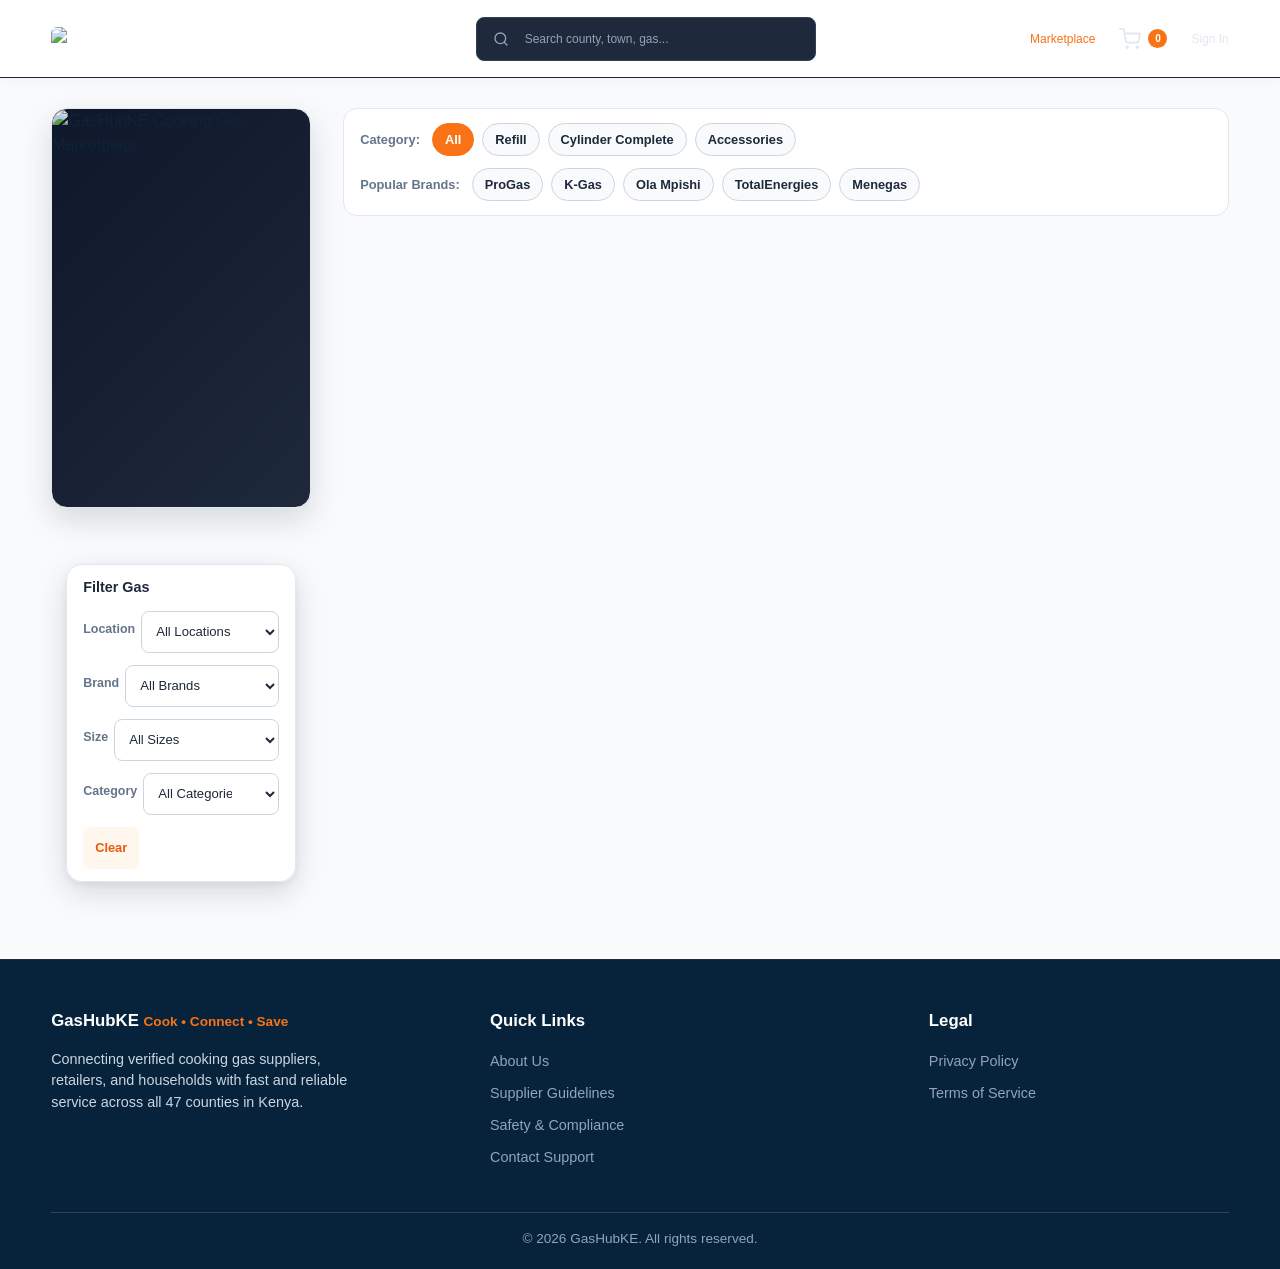
==== commit 914e8cd1: "Update index.html" ====
--- a/public/index.html
+++ b/public/index.html
@@ -27,6 +27,16 @@
     <link rel="stylesheet" href="./css/styles.css">
 
     <style>
+        :root {
+            --gh-navy: #0f172a;
+            --gh-slate: #1e293b;
+            --gh-orange: #f97316;
+            --gh-orange-dark: #ea580c;
+            --gh-orange-soft: #fff7ed;
+            --gh-border: #e2e8f0;
+            --gh-muted: #64748b;
+        }
+
         /* PAGE LOADER */
         #pageLoader {
             position: fixed;
@@ -44,7 +54,7 @@
             width: 50px;
             height: 50px;
             border: 4px solid #f1f5f9;
-            border-top-color: #f97316;
+            border-top-color: var(--gh-orange);
             border-radius: 50%;
             animation: gasHubSpin 0.8s linear infinite;
         }
@@ -53,7 +63,7 @@
             margin-top: 1rem;
             font-size: 0.95rem;
             font-weight: 500;
-            color: #64748b;
+            color: var(--gh-muted);
             letter-spacing: 0.5px;
         }
 
@@ -66,6 +76,9 @@
             position: relative;
             width: 100%;
             z-index: 5000;
+            background: var(--gh-navy);
+            color: #ffffff;
+            border-bottom: 1px solid #1e293b;
         }
 
         /* HAMBURGER */
@@ -87,7 +100,7 @@
             display: block;
             width: 100%;
             height: 3px;
-            background-color: #1e293b;
+            background-color: #ffffff;
             border-radius: 3px;
             transition: transform 0.3s ease, opacity 0.3s ease;
         }
@@ -114,30 +127,100 @@
 
         .nav-links a {
             font-weight: 500;
-            color: #1e293b;
+            color: #e2e8f0;
             text-decoration: none;
             transition: color 0.2s ease;
         }
 
         .nav-links a:hover {
-            color: #f97316;
+            color: var(--gh-orange);
         }
 
         /* SEARCH */
         .search-bar {
             display: flex;
             align-items: center;
-            background: #f1f5f9;
-            border-radius: 6px;
+            background: #1e293b;
+            border: 1px solid #334155;
+            border-radius: 8px;
             padding: 0.2rem 0.5rem;
         }
 
         .search-bar input {
             border: none;
             background: transparent;
+            color: #ffffff;
             outline: none;
             padding: 0.5rem;
-            width: 180px;
+            width: 190px;
+        }
+
+        .search-bar input::placeholder {
+            color: #94a3b8;
+        }
+
+        /* HERO & DISCOVERY STRIP */
+        .marketplace-hero {
+            position: relative;
+            border-radius: 16px;
+            overflow: hidden;
+            margin-bottom: 1.5rem;
+            background: linear-gradient(135deg, var(--gh-navy) 0%, var(--gh-slate) 100%);
+            box-shadow: 0 12px 30px rgba(15, 23, 42, 0.14);
+        }
+
+        .marketplace-hero img {
+            width: 100%;
+            max-height: 360px;
+            object-fit: cover;
+            display: block;
+            opacity: 0.92;
+        }
+
+        .discovery-strip {
+            display: flex;
+            flex-wrap: wrap;
+            align-items: center;
+            justify-content: space-between;
+            gap: 0.75rem;
+            margin-bottom: 1.5rem;
+            padding: 0.85rem 1rem;
+            background: #ffffff;
+            border: 1px solid var(--gh-border);
+            border-radius: 14px;
+        }
+
+        .pill-group {
+            display: flex;
+            flex-wrap: wrap;
+            align-items: center;
+            gap: 0.5rem;
+        }
+
+        .pill-label {
+            font-size: 0.8rem;
+            font-weight: 700;
+            color: var(--gh-muted);
+            margin-right: 0.25rem;
+        }
+
+        .quick-pill {
+            padding: 6px 12px;
+            border-radius: 999px;
+            border: 1px solid #cbd5e1;
+            background: #f8fafc;
+            color: var(--gh-slate);
+            font-size: 0.8rem;
+            font-weight: 600;
+            cursor: pointer;
+            transition: all 0.18s ease;
+        }
+
+        .quick-pill:hover,
+        .quick-pill.active {
+            background: var(--gh-orange);
+            border-color: var(--gh-orange);
+            color: #ffffff;
         }
 
         /* MARKETPLACE */
@@ -156,7 +239,7 @@
             gap: 12px;
             padding: 12px 16px;
             background: rgba(255, 255, 255, 0.97);
-            border: 1px solid #e2e8f0;
+            border: 1px solid var(--gh-border);
             border-radius: 16px;
             box-shadow: 0 10px 30px rgba(15, 23, 42, 0.14), 0 3px 8px rgba(15, 23, 42, 0.06);
             backdrop-filter: blur(10px);
@@ -169,7 +252,7 @@
             margin: 0;
             font-size: 0.9rem;
             font-weight: 700;
-            color: #1e293b;
+            color: var(--gh-slate);
         }
 
         .filter-control {
@@ -182,7 +265,7 @@
         .filter-control label {
             font-size: 0.78rem;
             font-weight: 600;
-            color: #64748b;
+            color: var(--gh-muted);
             white-space: nowrap;
         }
 
@@ -192,14 +275,14 @@
             border: 1px solid #cbd5e1;
             border-radius: 8px;
             background: #ffffff;
-            color: #1e293b;
+            color: var(--gh-slate);
             font-size: 0.82rem;
             outline: none;
             cursor: pointer;
         }
 
         .filter-control select:focus {
-            border-color: #f97316;
+            border-color: var(--gh-orange);
             box-shadow: 0 0 0 2px rgba(249, 115, 22, 0.12);
         }
 
@@ -208,8 +291,8 @@
             padding: 8px 12px;
             border: none;
             border-radius: 8px;
-            background: #fff7ed;
-            color: #ea580c;
+            background: var(--gh-orange-soft);
+            color: var(--gh-orange-dark);
             font-size: 0.8rem;
             font-weight: 600;
             cursor: pointer;
@@ -308,9 +391,9 @@
                 gap: 0 !important;
                 margin-left: 0 !important;
                 padding: 0.7rem 1rem 1rem;
-                background: #ffffff;
-                border-bottom: 1px solid #e2e8f0;
-                box-shadow: 0 12px 25px rgba(15, 23, 42, 0.12);
+                background: var(--gh-navy);
+                border-bottom: 1px solid #1e293b;
+                box-shadow: 0 12px 25px rgba(15, 23, 42, 0.25);
                 z-index: 5000;
             }
 
@@ -324,7 +407,7 @@
                 width: 100%;
                 min-height: 45px;
                 padding: 10px 8px;
-                border-bottom: 1px solid #f1f5f9;
+                border-bottom: 1px solid #1e293b;
             }
 
             .nav-links a:last-child {
@@ -431,12 +514,12 @@
             grid-column: 1 / -1;
             text-align: center;
             padding: 3rem 1rem;
-            color: #64748b;
+            color: var(--gh-muted);
         }
 
         .marketplace-empty-state h3 {
             margin-bottom: 0.5rem;
-            color: #1e293b;
+            color: var(--gh-slate);
         }
 
         button:focus-visible,
@@ -474,23 +557,23 @@
 </div>
 
 <!-- HEADER -->
-<header class="navbar" style="display:flex;align-items:center;justify-content:space-between;padding:1rem 2rem;background:#fff;border-bottom:1px solid #e2e8f0;gap:1rem;">
+<header class="navbar" style="display:flex;align-items:center;justify-content:space-between;padding:1rem 2rem;gap:1rem;">
     <!-- LOGO -->
     <div class="logo-container" style="flex-shrink:0;">
         <img
-            src="https://blogger.googleusercontent.com/img/b/R29vZ2xl/AVvXsEh8uq4DI719eig6sC9_cfJDkFaIR3iwExvGT-H5L1M7MoJIGhgw074jS1k9ojqoUIqBNx9TSQsBe0RZRBKvvvczHrzvn2az1dRde5mru8rCg-8Jg8aKkX4zD4a9jlP3oYP4cWVUreaIoa2pfg8f0F3cfmUAi_FfRg1bOfoqnbNN_nH5l_AiIyAwCqO-8u8/s1536/file_00000000a5dc81f4a878f3cd5eb7f1cf.png"
+            src="https://blogger.googleusercontent.com/img/b/R29vZ2xl/AVvXsEiCn2P7iGjo3L7Z3HhNU7IzWmeWJ7I5zCEI7KoA37r5vzjGik90FsoK6CzRqS5ftSvpcx5K1paC9TrTk7Q7vZRXzQAq22oT6xxzk6DXAd6iqQi26E9GRfCBw2lWCoPOrh4eZUw-hjCeoWY7pQ_Hm0TTJIBNcE2mDlHwjGyIu3vJNBL_X0W_lA8IPnPuld7d/s1024/c8a8a399-e65d-4bf1-881c-b67c58904ac7.jpeg"
             alt="GasHubKE Logo"
-            style="height:45px;object-fit:contain;"
+            style="height:45px;object-fit:contain;border-radius:6px;"
         >
     </div>
 
     <!-- SEARCH -->
     <div class="search-bar">
-        <svg xmlns="http://www.w3.org/2000/svg" width="16" height="16" viewBox="0 0 24 24" fill="none" stroke="#64748b" stroke-width="2" stroke-linecap="round" stroke-linejoin="round" style="margin:0 8px;flex-shrink:0;">
+        <svg xmlns="http://www.w3.org/2000/svg" width="16" height="16" viewBox="0 0 24 24" fill="none" stroke="#94a3b8" stroke-width="2" stroke-linecap="round" stroke-linejoin="round" style="margin:0 8px;flex-shrink:0;">
             <circle cx="11" cy="11" r="8"></circle>
             <line x1="21" y1="21" x2="16.65" y2="16.65"></line>
         </svg>
-        <input type="search" id="searchInput" placeholder="Search gas, cylinders..." aria-label="Search listings">
+        <input type="search" id="searchInput" placeholder="Search county, town, gas..." aria-label="Search listings">
         <button id="searchBtn" type="button" style="display:none;">Search</button>
     </div>
 
@@ -534,6 +617,26 @@
         >
     </div>
 
+    <!-- QUICK CATEGORY & POPULAR BRAND STRIP -->
+    <div class="discovery-strip" aria-label="Quick category and brand shortcuts">
+        <div class="pill-group">
+            <span class="pill-label">Category:</span>
+            <button type="button" class="quick-pill active" data-quick-category="">All</button>
+            <button type="button" class="quick-pill" data-quick-category="refill">Refill</button>
+            <button type="button" class="quick-pill" data-quick-category="cylinder_complete">Cylinder Complete</button>
+            <button type="button" class="quick-pill" data-quick-category="accessories">Accessories</button>
+        </div>
+
+        <div class="pill-group">
+            <span class="pill-label">Popular Brands:</span>
+            <button type="button" class="quick-pill" data-quick-brand="ProGas">ProGas</button>
+            <button type="button" class="quick-pill" data-quick-brand="K-Gas">K-Gas</button>
+            <button type="button" class="quick-pill" data-quick-brand="Ola Mpishi">Ola Mpishi</button>
+            <button type="button" class="quick-pill" data-quick-brand="TotalEnergies">TotalEnergies</button>
+            <button type="button" class="quick-pill" data-quick-brand="Menegas">Menegas</button>
+        </div>
+    </div>
+
     <!-- DYNAMIC FILTER BAR -->
     <div class="floating-filter-bar" id="floatingFilterBar">
         <h3>Filter Gas</h3>
@@ -638,6 +741,10 @@
 
             <input type="number" id="supplierItemPrice" placeholder="Price (KES)" min="1" step="1" required>
 
+            <input type="number" id="supplierItemDeliveryFee" placeholder="Delivery Fee Offer (KES, 0 for Free Delivery)" min="0" step="1">
+
+            <input type="text" id="supplierItemDeliveryOffer" placeholder="Delivery Offer Note (e.g. Free delivery in Ruiru)">
+
             <!-- Registered Location Preview (populated automatically by supplier-dashboard.js) -->
             <div class="readonly-location-group">
                 <label for="supplierItemLocation">Registered Business Location</label>
@@ -701,13 +808,13 @@
                 <span id="cartSubtotal">KES 0</span>
             </div>
             <div class="summary-row" style="display:flex;justify-content:space-between;margin-top:.5rem;">
-                <span>Estimated Delivery</span>
-                <span>KES 200</span>
+                <span>Supplier Delivery</span>
+                <span id="cartDelivery">KES 0</span>
             </div>
             <hr style="margin:1rem 0;border:0;border-top:1px solid #e2e8f0;">
             <div class="summary-row total-row" style="display:flex;justify-content:space-between;font-size:1.2rem;">
                 <strong>Total</strong>
-                <strong id="cartTotal">KES 200</strong>
+                <strong id="cartTotal">KES 0</strong>
             </div>
 
             <form id="checkoutForm" style="margin-top:1.5rem;">
@@ -765,12 +872,12 @@
 </main>
 
 <!-- FOOTER -->
-<footer class="site-footer" style="background:#1e293b;color:#fff;padding:3rem 1rem 1rem;">
+<footer class="site-footer" style="background:var(--gh-navy);color:#fff;padding:3rem 1rem 1rem;">
     <div class="footer-container" style="max-width:1200px;margin:0 auto;display:flex;flex-wrap:wrap;gap:2rem;justify-content:space-between;">
         <div class="footer-col" style="max-width:300px;">
-            <h3 style="margin-bottom:1rem;">GasHubKE</h3>
+            <h3 style="margin-bottom:1rem;">GasHubKE <span style="color:#f97316;font-size:.85rem;font-weight:600;">Cook • Connect • Save</span></h3>
             <p style="color:#cbd5e1;line-height:1.5;font-size:.9rem;">
-                Connecting verified cooking gas suppliers, retailers, and households with fast and reliable service across Kenya.
+                Connecting verified cooking gas suppliers, retailers, and households with fast and reliable service across all 47 counties in Kenya.
             </p>
         </div>
 
@@ -846,6 +953,43 @@
                 hamburgerBtn.setAttribute('aria-expanded', 'false');
             }
         });
+
+        /* QUICK CATEGORY & POPULAR BRAND PILLS */
+        const filterCategory = document.getElementById('filterCategory');
+        const filterBrand = document.getElementById('filterBrand');
+
+        document.querySelectorAll('[data-quick-category]').forEach(btn => {
+            btn.addEventListener('click', () => {
+                const value = btn.getAttribute('data-quick-category') || '';
+                document.querySelectorAll('[data-quick-category]').forEach(b => b.classList.remove('active'));
+                btn.classList.add('active');
+                if (filterCategory) {
+                    filterCategory.value = value;
+                    filterCategory.dispatchEvent(new Event('change', { bubbles: true }));
+                }
+            });
+        });
+
+        document.querySelectorAll('[data-quick-brand]').forEach(btn => {
+            btn.addEventListener('click', () => {
+                const value = btn.getAttribute('data-quick-brand') || '';
+                const isAlreadyActive = btn.classList.contains('active');
+                document.querySelectorAll('[data-quick-brand]').forEach(b => b.classList.remove('active'));
+
+                if (!filterBrand) return;
+
+                if (isAlreadyActive) {
+                    filterBrand.value = '';
+                } else {
+                    const matchedOption = [...filterBrand.options].find(
+                        opt => opt.value.trim().toLowerCase() === value.trim().toLowerCase()
+                    );
+                    filterBrand.value = matchedOption ? matchedOption.value : value;
+                    btn.classList.add('active');
+                }
+                filterBrand.dispatchEvent(new Event('change', { bubbles: true }));
+            });
+        });
     });
 
     /* VIEW MANAGEMENT */
@@ -960,6 +1104,7 @@
 <script type="module" src="./js/firebase-config.js"></script>
 <script type="module" src="./js/counties.js"></script>
 <script type="module" src="./js/auth.js"></script>
+<script type="module" src="./js/cart.js"></script>
 <script type="module" src="./js/marketplace.js"></script>
 <script type="module" src="./js/supplier-dashboard.js"></script>
 
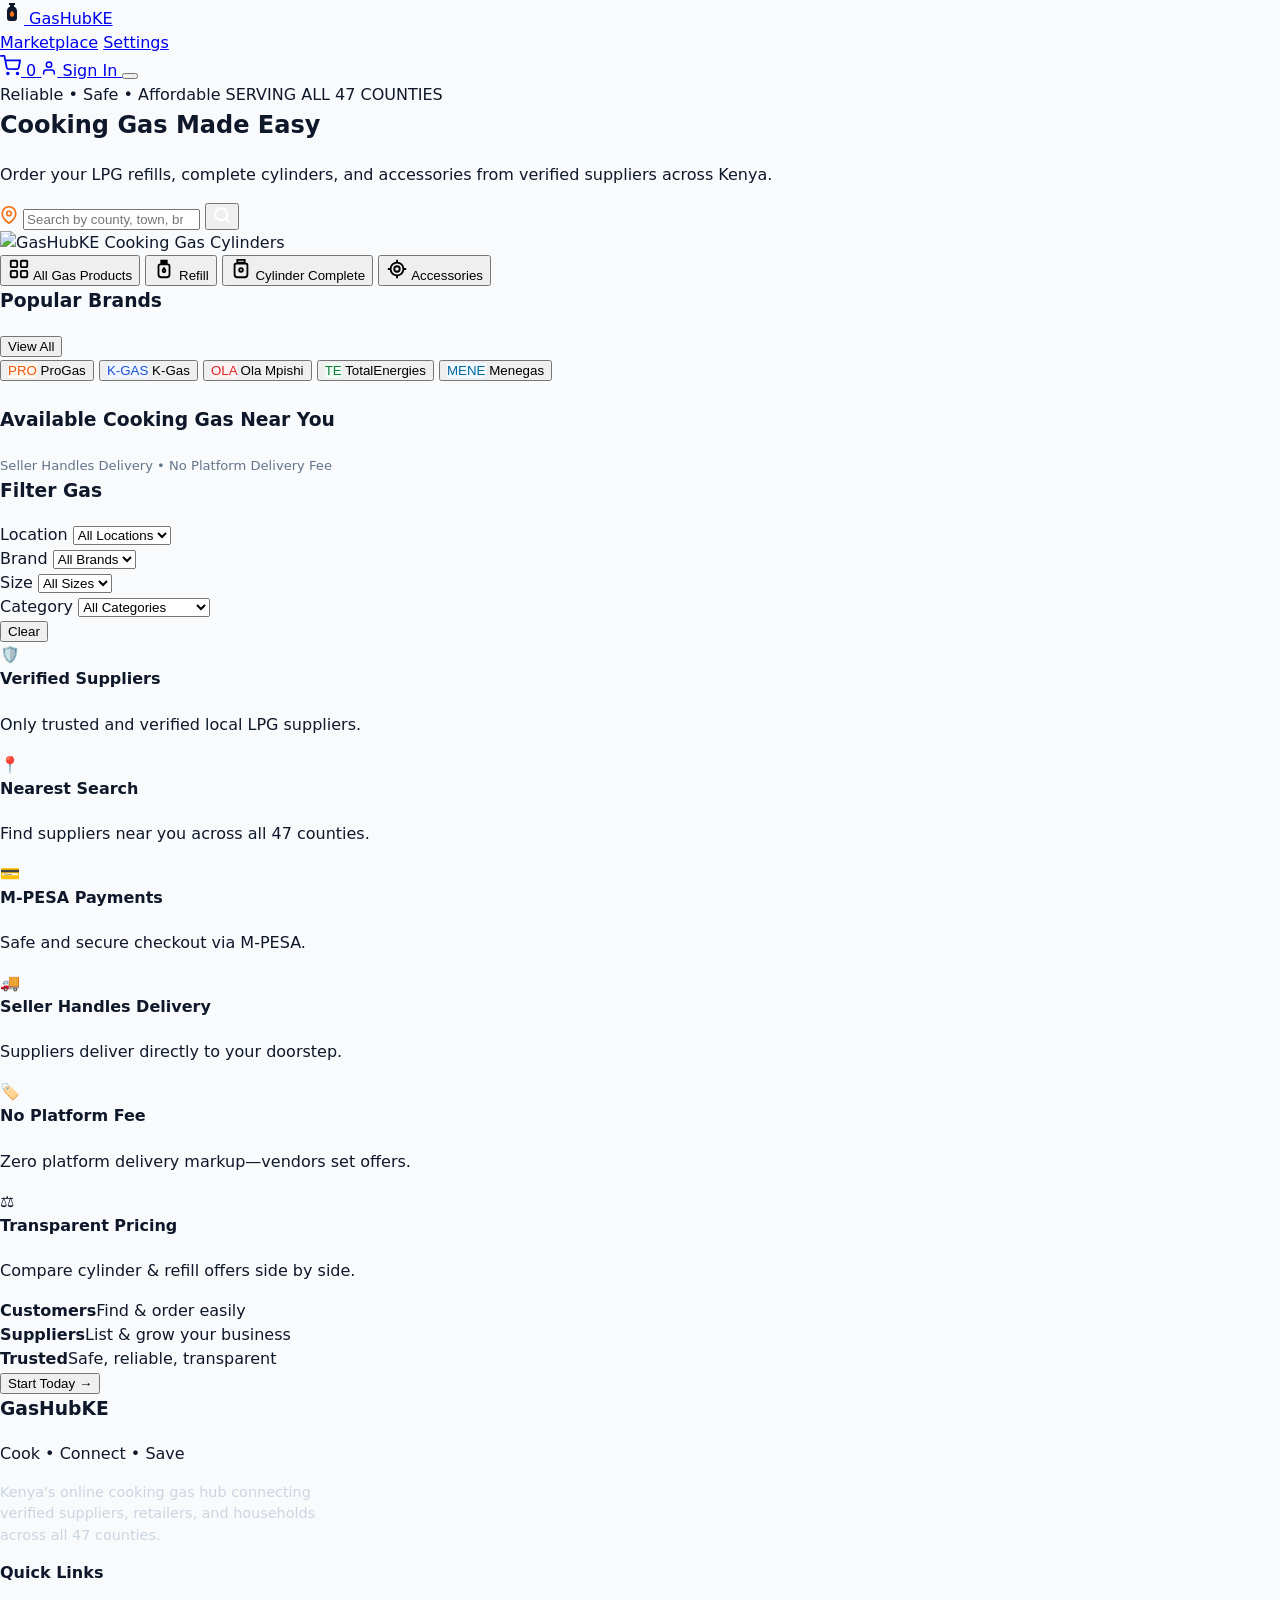
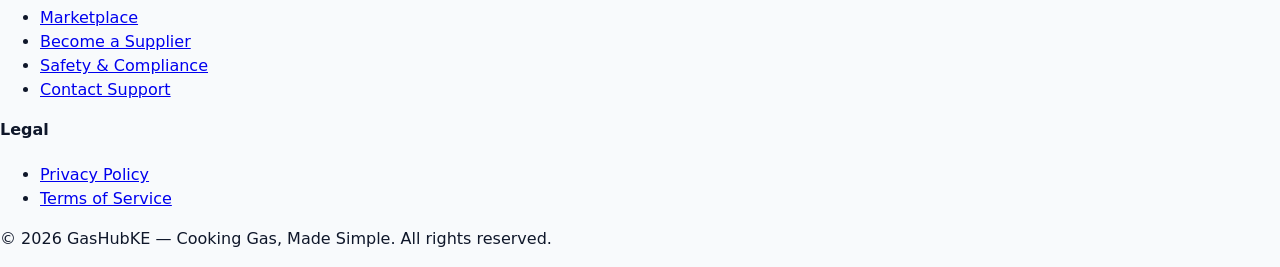
==== commit 351141c8: "Update index.html" ====
--- a/public/index.html
+++ b/public/index.html
@@ -4,39 +4,16 @@
 <head>
     <meta charset="UTF-8">
     <meta name="viewport" content="width=device-width, initial-scale=1.0">
-    <title>GasHubKE - Kenya's Online Cooking Gas Hub</title>
-    <meta name="description" content="Fast, reliable cooking gas delivery. Find cooking gas prices, refills, cylinders, and accessories from verified local suppliers on GasHubKE.">
-    <meta name="keywords" content="GasHubKE, cooking gas delivery Kenya, gas refill near me, 6kg gas cylinder, 13kg gas price, LPG suppliers Kenya">
+    <title>GasHubKE - Kenya's Online Cooking Gas Hub | Cook • Connect • Save</title>
+    <meta name="description" content="Find, compare and order cooking gas refills, complete cylinders, and accessories from verified suppliers across all 47 counties in Kenya.">
+    <meta name="keywords" content="GasHubKE, cooking gas delivery Kenya, gas refill near me, ProGas, K-Gas, TotalEnergies, Menegas, Ola Mpishi, 6kg gas cylinder, 13kg gas price">
     <meta name="author" content="GasHubKE">
     <link rel="canonical" href="https://gashubke.com/">
 
-    <!-- OPEN GRAPH -->
-    <meta property="og:type" content="website">
-    <meta property="og:url" content="https://gashubke.com/">
-    <meta property="og:title" content="GasHubKE - Kenya's Online Cooking Gas Hub">
-    <meta property="og:description" content="Connect with trusted cooking gas suppliers and retailers for fast delivery on refills and cylinders.">
-    <meta property="og:image" content="https://gashubke.com/assets/og-banner.jpg">
-
-    <!-- TWITTER -->
-    <meta name="twitter:card" content="summary_large_image">
-    <meta name="twitter:title" content="GasHubKE - Cooking Gas Platform">
-    <meta name="twitter:description" content="Compare prices and order cooking gas cylinders and refills directly from verified local suppliers.">
-    <meta name="twitter:image" content="https://gashubke.com/assets/twitter-banner.jpg">
-
     <!-- MAIN CSS -->
     <link rel="stylesheet" href="./css/styles.css">
 
     <style>
-        :root {
-            --gh-navy: #0f172a;
-            --gh-slate: #1e293b;
-            --gh-orange: #f97316;
-            --gh-orange-dark: #ea580c;
-            --gh-orange-soft: #fff7ed;
-            --gh-border: #e2e8f0;
-            --gh-muted: #64748b;
-        }
-
         /* PAGE LOADER */
         #pageLoader {
             position: fixed;
@@ -54,7 +31,7 @@
             width: 50px;
             height: 50px;
             border: 4px solid #f1f5f9;
-            border-top-color: var(--gh-orange);
+            border-top-color: #f97316;
             border-radius: 50%;
             animation: gasHubSpin 0.8s linear infinite;
         }
@@ -63,489 +40,13 @@
             margin-top: 1rem;
             font-size: 0.95rem;
             font-weight: 500;
-            color: var(--gh-muted);
-            letter-spacing: 0.5px;
+            color: #64748b;
         }
 
         @keyframes gasHubSpin {
             to { transform: rotate(360deg); }
         }
-
-        /* HEADER */
-        .navbar {
-            position: relative;
-            width: 100%;
-            z-index: 5000;
-            background: var(--gh-navy);
-            color: #ffffff;
-            border-bottom: 1px solid #1e293b;
-        }
-
-        /* HAMBURGER */
-        .hamburger {
-            display: none;
-            flex-direction: column;
-            justify-content: space-between;
-            width: 30px;
-            height: 22px;
-            background: transparent;
-            border: none;
-            padding: 0;
-            margin-left: auto;
-            cursor: pointer;
-            z-index: 6000;
-        }
-
-        .hamburger span {
-            display: block;
-            width: 100%;
-            height: 3px;
-            background-color: #ffffff;
-            border-radius: 3px;
-            transition: transform 0.3s ease, opacity 0.3s ease;
-        }
-
-        .hamburger.open span:nth-child(1) {
-            transform: translateY(9.5px) rotate(45deg);
-        }
-
-        .hamburger.open span:nth-child(2) {
-            opacity: 0;
-        }
-
-        .hamburger.open span:nth-child(3) {
-            transform: translateY(-9.5px) rotate(-45deg);
-        }
-
-        /* DESKTOP NAVIGATION */
-        .nav-links {
-            display: flex;
-            align-items: center;
-            gap: 1.5rem;
-            margin-left: auto;
-        }
-
-        .nav-links a {
-            font-weight: 500;
-            color: #e2e8f0;
-            text-decoration: none;
-            transition: color 0.2s ease;
-        }
-
-        .nav-links a:hover {
-            color: var(--gh-orange);
-        }
-
-        /* SEARCH */
-        .search-bar {
-            display: flex;
-            align-items: center;
-            background: #1e293b;
-            border: 1px solid #334155;
-            border-radius: 8px;
-            padding: 0.2rem 0.5rem;
-        }
-
-        .search-bar input {
-            border: none;
-            background: transparent;
-            color: #ffffff;
-            outline: none;
-            padding: 0.5rem;
-            width: 190px;
-        }
-
-        .search-bar input::placeholder {
-            color: #94a3b8;
-        }
-
-        /* HERO & DISCOVERY STRIP */
-        .marketplace-hero {
-            position: relative;
-            border-radius: 16px;
-            overflow: hidden;
-            margin-bottom: 1.5rem;
-            background: linear-gradient(135deg, var(--gh-navy) 0%, var(--gh-slate) 100%);
-            box-shadow: 0 12px 30px rgba(15, 23, 42, 0.14);
-        }
-
-        .marketplace-hero img {
-            width: 100%;
-            max-height: 360px;
-            object-fit: cover;
-            display: block;
-            opacity: 0.92;
-        }
-
-        .discovery-strip {
-            display: flex;
-            flex-wrap: wrap;
-            align-items: center;
-            justify-content: space-between;
-            gap: 0.75rem;
-            margin-bottom: 1.5rem;
-            padding: 0.85rem 1rem;
-            background: #ffffff;
-            border: 1px solid var(--gh-border);
-            border-radius: 14px;
-        }
-
-        .pill-group {
-            display: flex;
-            flex-wrap: wrap;
-            align-items: center;
-            gap: 0.5rem;
-        }
-
-        .pill-label {
-            font-size: 0.8rem;
-            font-weight: 700;
-            color: var(--gh-muted);
-            margin-right: 0.25rem;
-        }
-
-        .quick-pill {
-            padding: 6px 12px;
-            border-radius: 999px;
-            border: 1px solid #cbd5e1;
-            background: #f8fafc;
-            color: var(--gh-slate);
-            font-size: 0.8rem;
-            font-weight: 600;
-            cursor: pointer;
-            transition: all 0.18s ease;
-        }
-
-        .quick-pill:hover,
-        .quick-pill.active {
-            background: var(--gh-orange);
-            border-color: var(--gh-orange);
-            color: #ffffff;
-        }
-
-        /* MARKETPLACE */
-        #marketplaceView {
-            position: relative;
-        }
-
-        .floating-filter-bar {
-            position: sticky;
-            bottom: 22px;
-            width: min(1100px, calc(100% - 30px));
-            margin: 0 auto 22px;
-            z-index: 4000;
-            display: flex;
-            align-items: center;
-            gap: 12px;
-            padding: 12px 16px;
-            background: rgba(255, 255, 255, 0.97);
-            border: 1px solid var(--gh-border);
-            border-radius: 16px;
-            box-shadow: 0 10px 30px rgba(15, 23, 42, 0.14), 0 3px 8px rgba(15, 23, 42, 0.06);
-            backdrop-filter: blur(10px);
-            overflow-x: auto;
-            scrollbar-width: thin;
-        }
-
-        .floating-filter-bar h3 {
-            flex-shrink: 0;
-            margin: 0;
-            font-size: 0.9rem;
-            font-weight: 700;
-            color: var(--gh-slate);
-        }
-
-        .filter-control {
-            display: flex;
-            align-items: center;
-            gap: 6px;
-            flex-shrink: 0;
-        }
-
-        .filter-control label {
-            font-size: 0.78rem;
-            font-weight: 600;
-            color: var(--gh-muted);
-            white-space: nowrap;
-        }
-
-        .filter-control select {
-            min-width: 125px;
-            padding: 8px 30px 8px 10px;
-            border: 1px solid #cbd5e1;
-            border-radius: 8px;
-            background: #ffffff;
-            color: var(--gh-slate);
-            font-size: 0.82rem;
-            outline: none;
-            cursor: pointer;
-        }
-
-        .filter-control select:focus {
-            border-color: var(--gh-orange);
-            box-shadow: 0 0 0 2px rgba(249, 115, 22, 0.12);
-        }
-
-        .clear-filters-btn {
-            flex-shrink: 0;
-            padding: 8px 12px;
-            border: none;
-            border-radius: 8px;
-            background: var(--gh-orange-soft);
-            color: var(--gh-orange-dark);
-            font-size: 0.8rem;
-            font-weight: 600;
-            cursor: pointer;
-            transition: background 0.2s ease, transform 0.2s ease;
-        }
-
-        .clear-filters-btn:hover {
-            background: #ffedd5;
-            transform: translateY(-1px);
-        }
-
-        .product-grid {
-            padding-bottom: 20px;
-        }
-
-        /* AUTH MODAL ENHANCEMENTS */
-        .modal {
-            position: fixed;
-            inset: 0;
-            background: rgba(15, 23, 42, 0.65);
-            z-index: 9000;
-            align-items: center;
-            justify-content: center;
-            padding: 1rem;
-            overflow-y: auto;
-        }
-
-        .modal-content {
-            background: #ffffff;
-            width: 100%;
-            max-width: 440px;
-            padding: 2rem;
-            border-radius: 16px;
-            position: relative;
-            box-shadow: 0 20px 50px rgba(15, 23, 42, 0.25);
-        }
-
-        .modal-content input,
-        .modal-content select {
-            width: 100%;
-            padding: 0.75rem;
-            margin-bottom: 0.85rem;
-            border: 1px solid #cbd5e1;
-            border-radius: 8px;
-            font-size: 0.95rem;
-            box-sizing: border-box;
-        }
-
-        .modal-content button[type="submit"] {
-            width: 100%;
-            padding: 0.85rem;
-            font-size: 1rem;
-            font-weight: 600;
-            border-radius: 8px;
-            cursor: pointer;
-        }
-
-        /* READ-ONLY SUPPLIER LOCATION FIELD */
-        .readonly-location-group {
-            margin: 0.5rem 0 0.75rem;
-        }
-
-        .readonly-location-group label {
-            display: block;
-            font-size: 0.82rem;
-            font-weight: 600;
-            color: #475569;
-            margin-bottom: 0.25rem;
-        }
-
-        .readonly-location-group input {
-            background-color: #f8fafc !important;
-            color: #475569 !important;
-            border: 1px solid #cbd5e1 !important;
-            cursor: not-allowed;
-        }
-
-        /* MOBILE NAVIGATION */
-        @media (max-width: 768px) {
-            .navbar {
-                padding: 0.8rem 1rem !important;
-            }
-
-            .hamburger {
-                display: flex;
-            }
-
-            .nav-links {
-                position: absolute;
-                top: 100%;
-                left: 0;
-                right: 0;
-                display: none !important;
-                flex-direction: column !important;
-                align-items: stretch !important;
-                gap: 0 !important;
-                margin-left: 0 !important;
-                padding: 0.7rem 1rem 1rem;
-                background: var(--gh-navy);
-                border-bottom: 1px solid #1e293b;
-                box-shadow: 0 12px 25px rgba(15, 23, 42, 0.25);
-                z-index: 5000;
-            }
-
-            .nav-links.active {
-                display: flex !important;
-            }
-
-            .nav-links a {
-                display: flex !important;
-                align-items: center;
-                width: 100%;
-                min-height: 45px;
-                padding: 10px 8px;
-                border-bottom: 1px solid #1e293b;
-            }
-
-            .nav-links a:last-child {
-                border-bottom: none;
-            }
-
-            .search-bar {
-                width: 100%;
-                max-width: 180px;
-            }
-
-            .search-bar input {
-                width: 100%;
-            }
-
-            .logo-container {
-                max-width: 45%;
-            }
-
-            .logo-container img {
-                max-width: 100%;
-                height: 42px !important;
-            }
-
-            .floating-filter-bar {
-                position: sticky;
-                bottom: 14px;
-                width: calc(100% - 20px);
-                margin: 0 auto 14px;
-                padding: 10px;
-                border-radius: 14px;
-                gap: 8px;
-            }
-
-            .floating-filter-bar h3 {
-                display: none;
-            }
-
-            .filter-control {
-                flex-direction: column;
-                align-items: stretch;
-                gap: 3px;
-            }
-
-            .filter-control label {
-                font-size: 0.7rem;
-            }
-
-            .filter-control select {
-                min-width: 110px;
-                max-width: 125px;
-                padding: 8px;
-                font-size: 0.75rem;
-            }
-
-            .clear-filters-btn {
-                padding: 8px 10px;
-            }
-
-            .product-grid {
-                padding-bottom: 20px !important;
-            }
-
-            .cart-container-grid {
-                grid-template-columns: 1fr !important;
-            }
-        }
-
-        @media (max-width: 480px) {
-            .search-bar {
-                max-width: 125px;
-            }
-
-            .search-bar input {
-                width: 80px;
-            }
-
-            .floating-filter-bar {
-                width: calc(100% - 12px);
-                bottom: 8px;
-                margin-bottom: 8px;
-                padding: 8px;
-                gap: 6px;
-            }
-
-            .filter-control select {
-                min-width: 95px;
-                max-width: 105px;
-                font-size: 0.7rem;
-            }
-
-            .clear-filters-btn {
-                font-size: 0.7rem;
-                padding: 8px;
-            }
-        }
-
-        .filter-loading {
-            opacity: 0.65;
-            pointer-events: none;
-        }
-
-        .marketplace-empty-state {
-            grid-column: 1 / -1;
-            text-align: center;
-            padding: 3rem 1rem;
-            color: var(--gh-muted);
-        }
-
-        .marketplace-empty-state h3 {
-            margin-bottom: 0.5rem;
-            color: var(--gh-slate);
-        }
-
-        button:focus-visible,
-        select:focus-visible,
-        input:focus-visible,
-        textarea:focus-visible,
-        a:focus-visible {
-            outline: 3px solid rgba(249, 115, 22, 0.35);
-            outline-offset: 2px;
-        }
     </style>
-
-    <!-- STRUCTURED DATA -->
-    <script type="application/ld+json">
-    {
-        "@context": "https://schema.org",
-        "@type": "WebSite",
-        "name": "GasHubKE",
-        "url": "https://gashubke.com/",
-        "potentialAction": {
-            "@type": "SearchAction",
-            "target": "https://gashubke.com/?s={search_term_string}",
-            "query-input": "required name=search_term_string"
-        }
-    }
-    </script>
 </head>
 
 <body>
@@ -556,358 +57,527 @@
     <div class="spinner-text">Connecting to GasHubKE...</div>
 </div>
 
-<!-- HEADER -->
-<header class="navbar" style="display:flex;align-items:center;justify-content:space-between;padding:1rem 2rem;gap:1rem;">
-    <!-- LOGO -->
-    <div class="logo-container" style="flex-shrink:0;">
-        <img
-            src="https://blogger.googleusercontent.com/img/b/R29vZ2xl/AVvXsEiCn2P7iGjo3L7Z3HhNU7IzWmeWJ7I5zCEI7KoA37r5vzjGik90FsoK6CzRqS5ftSvpcx5K1paC9TrTk7Q7vZRXzQAq22oT6xxzk6DXAd6iqQi26E9GRfCBw2lWCoPOrh4eZUw-hjCeoWY7pQ_Hm0TTJIBNcE2mDlHwjGyIu3vJNBL_X0W_lA8IPnPuld7d/s1024/c8a8a399-e65d-4bf1-881c-b67c58904ac7.jpeg"
-            alt="GasHubKE Logo"
-            style="height:45px;object-fit:contain;border-radius:6px;"
-        >
+<!-- TOP NAVIGATION BAR -->
+<header class="navbar">
+    <div class="navbar-inner">
+        <!-- BRAND LOGO -->
+        <a href="#" id="brandLogoLink" class="brand-logo" aria-label="GasHubKE Home">
+            <span class="brand-icon-ring">
+                <svg xmlns="http://www.w3.org/2000/svg" width="24" height="24" viewBox="0 0 24 24" fill="none">
+                    <path d="M9 3h6v2H9V3zm1 2h4v1.5c1.8.7 3 2.4 3 4.5v7a3 3 0 0 1-3 3h-4a3 3 0 0 1-3-3v-7c0-2.1 1.2-3.8 3-4.5V5z" fill="#0f172a"/>
+                    <path d="M12 10.5c1.4 1.6 2.2 2.8 2.2 4.1a2.2 2.2 0 1 1-4.4 0c0-1.3.8-2.5 2.2-4.1z" fill="#f97316"/>
+                </svg>
+            </span>
+            <span class="brand-wordmark">GasHub<span>KE</span></span>
+        </a>
+
+        <!-- DESKTOP & MOBILE NAV LINKS -->
+        <nav class="nav-links" id="navLinks" aria-label="Main Navigation">
+            <a href="#" id="homeLink" class="nav-item active">Marketplace</a>
+            <a href="#" id="supplierDashboardNavLink" class="nav-item" style="display:none;">Supplier Dashboard</a>
+            <a href="#" id="customerOrdersNavLink" class="nav-item" style="display:none;">My Orders</a>
+            <a href="#" id="settingsNavLink" class="nav-item">Settings</a>
+        </nav>
+
+        <!-- RIGHT ACTIONS: CART + USER + HAMBURGER -->
+        <div class="nav-actions">
+            <a href="#" id="cartLink" class="nav-cart-btn" aria-label="Shopping Cart">
+                <svg xmlns="http://www.w3.org/2000/svg" width="21" height="21" viewBox="0 0 24 24" fill="none" stroke="currentColor" stroke-width="2" stroke-linecap="round" stroke-linejoin="round">
+                    <circle cx="9" cy="21" r="1"></circle>
+                    <circle cx="20" cy="21" r="1"></circle>
+                    <path d="M1 1h4l2.68 13.39a2 2 0 0 0 2 1.61h9.72a2 2 0 0 0 2-1.61L23 6H6"></path>
+                </svg>
+                <span id="cartCount" class="cart-badge">0</span>
+            </a>
+
+            <a href="#" id="authLink" class="nav-auth-btn">
+                <svg xmlns="http://www.w3.org/2000/svg" width="16" height="16" viewBox="0 0 24 24" fill="none" stroke="currentColor" stroke-width="2.2" stroke-linecap="round" stroke-linejoin="round">
+                    <path d="M20 21v-2a4 4 0 0 0-4-4H8a4 4 0 0 0-4 4v2"></path>
+                    <circle cx="12" cy="7" r="4"></circle>
+                </svg>
+                <span id="authLinkText">Sign In</span>
+            </a>
+
+            <button class="hamburger" id="hamburgerBtn" type="button" aria-label="Toggle navigation menu" aria-expanded="false">
+                <span></span>
+                <span></span>
+                <span></span>
+            </button>
+        </div>
     </div>
-
-    <!-- SEARCH -->
-    <div class="search-bar">
-        <svg xmlns="http://www.w3.org/2000/svg" width="16" height="16" viewBox="0 0 24 24" fill="none" stroke="#94a3b8" stroke-width="2" stroke-linecap="round" stroke-linejoin="round" style="margin:0 8px;flex-shrink:0;">
-            <circle cx="11" cy="11" r="8"></circle>
-            <line x1="21" y1="21" x2="16.65" y2="16.65"></line>
-        </svg>
-        <input type="search" id="searchInput" placeholder="Search county, town, gas..." aria-label="Search listings">
-        <button id="searchBtn" type="button" style="display:none;">Search</button>
+</header>
+
+<!-- MAIN CONTENT -->
+<main class="container">
+
+    <!-- ============================================================
+         VIEW 1: MARKETPLACE
+    ============================================================ -->
+    <section id="marketplaceView" class="view">
+
+        <!-- HERO BANNER (ACTUALIZED FROM VISUALISATION) -->
+        <div class="gh-hero-card">
+            <div class="gh-hero-content">
+                <div class="gh-hero-top-tags">
+                    <span class="gh-pill-badge">Reliable • Safe • Affordable</span>
+                    <span class="gh-counties-badge">SERVING ALL 47 COUNTIES</span>
+                </div>
+
+                <h1>Cooking Gas Made Easy</h1>
+                <p>Order your LPG refills, complete cylinders, and accessories from verified suppliers across Kenya.</p>
+
+                <!-- HERO SEARCH BAR -->
+                <div class="gh-hero-search">
+                    <span class="gh-search-pin" aria-hidden="true">
+                        <svg xmlns="http://www.w3.org/2000/svg" width="18" height="18" viewBox="0 0 24 24" fill="none" stroke="#f97316" stroke-width="2.3" stroke-linecap="round" stroke-linejoin="round">
+                            <path d="M21 10c0 7-9 13-9 13S3 17 3 10a9 9 0 0 1 18 0z"></path>
+                            <circle cx="12" cy="10" r="3"></circle>
+                        </svg>
+                    </span>
+                    <input
+                        type="search"
+                        id="searchInput"
+                        placeholder="Search by county, town, brand or gas size..."
+                        aria-label="Search by county, town or gas"
+                    >
+                    <button id="searchBtn" type="button" class="gh-hero-search-btn" aria-label="Search">
+                        <svg xmlns="http://www.w3.org/2000/svg" width="18" height="18" viewBox="0 0 24 24" fill="none" stroke="#ffffff" stroke-width="2.5" stroke-linecap="round" stroke-linejoin="round">
+                            <circle cx="11" cy="11" r="8"></circle>
+                            <line x1="21" y1="21" x2="16.65" y2="16.65"></line>
+                        </svg>
+                    </button>
+                </div>
+            </div>
+
+            <div class="gh-hero-visual">
+                <img
+                    src="https://blogger.googleusercontent.com/img/b/R29vZ2xl/AVvXsEh8uq4DI719eig6sC9_cfJDkFaIR3iwExvGT-H5L1M7MoJIGhgw074jS1k9ojqoUIqBNx9TSQsBe0RZRBKvvvczHrzvn2az1dRde5mru8rCg-8Jg8aKkX4zD4a9jlP3oYP4cWVUreaIoa2pfg8f0F3cfmUAi_FfRg1bOfoqnbNN_nH5l_AiIyAwCqO-8u8/s1536/file_00000000a5dc81f4a878f3cd5eb7f1cf.png"
+                    alt="GasHubKE Cooking Gas Cylinders"
+                >
+            </div>
+        </div>
+
+        <!-- CATEGORY CARDS (REFILL / CYLINDER COMPLETE / ACCESSORIES) -->
+        <div class="gh-category-grid" aria-label="Product Categories">
+            <button type="button" class="gh-category-card active" data-quick-category="">
+                <span class="gh-cat-icon">
+                    <svg xmlns="http://www.w3.org/2000/svg" width="22" height="22" viewBox="0 0 24 24" fill="none" stroke="currentColor" stroke-width="2">
+                        <rect x="3" y="3" width="7" height="7" rx="1"></rect>
+                        <rect x="14" y="3" width="7" height="7" rx="1"></rect>
+                        <rect x="3" y="14" width="7" height="7" rx="1"></rect>
+                        <rect x="14" y="14" width="7" height="7" rx="1"></rect>
+                    </svg>
+                </span>
+                <span>All Gas Products</span>
+            </button>
+
+            <button type="button" class="gh-category-card" data-quick-category="refill">
+                <span class="gh-cat-icon">
+                    <svg xmlns="http://www.w3.org/2000/svg" width="22" height="22" viewBox="0 0 24 24" fill="none" stroke="currentColor" stroke-width="2">
+                        <path d="M9 3h6v2H9zM8 7h8a2 2 0 0 1 2 2v9a3 3 0 0 1-3 3H9a3 3 0 0 1-3-3V9a2 2 0 0 1 2-2z"></path>
+                        <path d="M12 11c1 1.2 1.5 2 1.5 3a1.5 1.5 0 0 1-3 0c0-1 .5-1.8 1.5-3z"></path>
+                    </svg>
+                </span>
+                <span>Refill</span>
+            </button>
+
+            <button type="button" class="gh-category-card" data-quick-category="cylinder_complete">
+                <span class="gh-cat-icon">
+                    <svg xmlns="http://www.w3.org/2000/svg" width="22" height="22" viewBox="0 0 24 24" fill="none" stroke="currentColor" stroke-width="2">
+                        <path d="M8 2h8v3H8zM7 6h10a2 2 0 0 1 2 2v10a3 3 0 0 1-3 3H8a3 3 0 0 1-3-3V8a2 2 0 0 1 2-2z"></path>
+                        <circle cx="12" cy="13" r="2"></circle>
+                    </svg>
+                </span>
+                <span>Cylinder Complete</span>
+            </button>
+
+            <button type="button" class="gh-category-card" data-quick-category="accessories">
+                <span class="gh-cat-icon">
+                    <svg xmlns="http://www.w3.org/2000/svg" width="22" height="22" viewBox="0 0 24 24" fill="none" stroke="currentColor" stroke-width="2">
+                        <circle cx="12" cy="12" r="7"></circle>
+                        <circle cx="12" cy="12" r="3"></circle>
+                        <path d="M12 2v3M12 19v3M2 12h3M19 12h3"></path>
+                    </svg>
+                </span>
+                <span>Accessories</span>
+            </button>
+        </div>
+
+        <!-- POPULAR BRANDS ROW -->
+        <div class="gh-brands-section">
+            <div class="gh-section-header">
+                <h3>Popular Brands</h3>
+                <button type="button" id="resetBrandBtn" class="gh-link-btn">View All</button>
+            </div>
+
+            <div class="gh-brands-grid">
+                <button type="button" class="gh-brand-tile" data-quick-brand="ProGas">
+                    <span class="gh-brand-badge" style="background:#fff7ed;color:#ea580c;">PRO</span>
+                    <span class="gh-brand-name">ProGas</span>
+                </button>
+
+                <button type="button" class="gh-brand-tile" data-quick-brand="K-Gas">
+                    <span class="gh-brand-badge" style="background:#eff6ff;color:#1d4ed8;">K-GAS</span>
+                    <span class="gh-brand-name">K-Gas</span>
+                </button>
+
+                <button type="button" class="gh-brand-tile" data-quick-brand="Ola Mpishi">
+                    <span class="gh-brand-badge" style="background:#fef2f2;color:#dc2626;">OLA</span>
+                    <span class="gh-brand-name">Ola Mpishi</span>
+                </button>
+
+                <button type="button" class="gh-brand-tile" data-quick-brand="TotalEnergies">
+                    <span class="gh-brand-badge" style="background:#f0fdf4;color:#15803d;">TE</span>
+                    <span class="gh-brand-name">TotalEnergies</span>
+                </button>
+
+                <button type="button" class="gh-brand-tile" data-quick-brand="Menegas">
+                    <span class="gh-brand-badge" style="background:#f0f9ff;color:#0369a1;">MENE</span>
+                    <span class="gh-brand-name">Menegas</span>
+                </button>
+            </div>
+        </div>
+
+        <!-- LIVE MARKETPLACE LISTINGS HEADER -->
+        <div class="gh-section-header" style="margin-top:1.5rem;">
+            <h3>Available Cooking Gas Near You</h3>
+            <span style="font-size:0.82rem;color:#64748b;">Seller Handles Delivery • No Platform Delivery Fee</span>
+        </div>
+
+        <!-- PRODUCT GRID -->
+        <div class="product-grid" id="productGrid" aria-live="polite"></div>
+
+        <!-- FLOATING FILTER BAR -->
+        <div class="floating-filter-bar" id="floatingFilterBar">
+            <h3>Filter Gas</h3>
+
+            <div class="filter-control">
+                <label for="filterLocation">Location</label>
+                <select id="filterLocation" aria-label="Filter by location">
+                    <option value="">All Locations</option>
+                </select>
+            </div>
+
+            <div class="filter-control">
+                <label for="filterBrand">Brand</label>
+                <select id="filterBrand" aria-label="Filter by gas brand">
+                    <option value="">All Brands</option>
+                </select>
+            </div>
+
+            <div class="filter-control">
+                <label for="filterSize">Size</label>
+                <select id="filterSize" aria-label="Filter by cylinder size">
+                    <option value="">All Sizes</option>
+                    <option value="3kg">3 Kg</option>
+                    <option value="6kg">6 Kg</option>
+                    <option value="13kg">13 Kg</option>
+                    <option value="50kg">50 Kg</option>
+                </select>
+            </div>
+
+            <div class="filter-control">
+                <label for="filterCategory">Category</label>
+                <select id="filterCategory" aria-label="Filter by category">
+                    <option value="">All Categories</option>
+                    <option value="refill">Gas Refill</option>
+                    <option value="cylinder_complete">Complete Cylinder</option>
+                    <option value="accessories">Accessories</option>
+                </select>
+            </div>
+
+            <button type="button" id="clearFiltersBtn" class="clear-filters-btn">Clear</button>
+        </div>
+
+        <!-- TRUST & PLATFORM VALUE PILLARS (ACTUALIZED FROM VISUALISATION) -->
+        <section class="gh-pillars-section" aria-label="Why Choose GasHubKE">
+            <div class="gh-pillars-grid">
+                <div class="gh-pillar-card">
+                    <span class="gh-pillar-icon">🛡️</span>
+                    <div>
+                        <h4>Verified Suppliers</h4>
+                        <p>Only trusted and verified local LPG suppliers.</p>
+                    </div>
+                </div>
+
+                <div class="gh-pillar-card">
+                    <span class="gh-pillar-icon">📍</span>
+                    <div>
+                        <h4>Nearest Search</h4>
+                        <p>Find suppliers near you across all 47 counties.</p>
+                    </div>
+                </div>
+
+                <div class="gh-pillar-card">
+                    <span class="gh-pillar-icon">💳</span>
+                    <div>
+                        <h4>M-PESA Payments</h4>
+                        <p>Safe and secure checkout via M-PESA.</p>
+                    </div>
+                </div>
+
+                <div class="gh-pillar-card">
+                    <span class="gh-pillar-icon">🚚</span>
+                    <div>
+                        <h4>Seller Handles Delivery</h4>
+                        <p>Suppliers deliver directly to your doorstep.</p>
+                    </div>
+                </div>
+
+                <div class="gh-pillar-card">
+                    <span class="gh-pillar-icon">🏷️</span>
+                    <div>
+                        <h4>No Platform Fee</h4>
+                        <p>Zero platform delivery markup—vendors set offers.</p>
+                    </div>
+                </div>
+
+                <div class="gh-pillar-card">
+                    <span class="gh-pillar-icon">⚖️</span>
+                    <div>
+                        <h4>Transparent Pricing</h4>
+                        <p>Compare cylinder & refill offers side by side.</p>
+                    </div>
+                </div>
+            </div>
+        </section>
+    </section>
+
+    <!-- ============================================================
+         VIEW 2: SUPPLIER DASHBOARD
+    ============================================================ -->
+    <section id="supplierDashboardView" class="view" style="display:none;">
+        <h2>Supplier Dashboard & Analytics</h2>
+
+        <div class="supplier-stats-grid" style="display:grid;grid-template-columns:repeat(auto-fit,minmax(220px,1fr));gap:1rem;margin-bottom:1.5rem;">
+            <div class="card" style="padding:1.25rem;">
+                <h4 style="font-size:.9rem;color:#64748b;">Total Orders Received</h4>
+                <p id="statTotalOrders" style="font-size:1.5rem;font-weight:bold;margin-top:.5rem;color:var(--primary);">0</p>
+            </div>
+
+            <div class="card" style="padding:1.25rem;">
+                <h4 style="font-size:.9rem;color:#64748b;">Active Listings</h4>
+                <p id="statActiveListings" style="font-size:1.5rem;font-weight:bold;margin-top:.5rem;color:var(--primary);">0</p>
+            </div>
+
+            <div class="card" style="padding:1.25rem;">
+                <h4 style="font-size:.9rem;color:#64748b;">Total Revenue (KES)</h4>
+                <p id="statRevenue" style="font-size:1.5rem;font-weight:bold;margin-top:.5rem;color:var(--primary);">0</p>
+            </div>
+        </div>
+
+        <div class="supplier-tabs" style="margin-bottom:1rem;display:flex;gap:1rem;">
+            <button type="button" class="btn-primary" id="tabListingsBtn" onclick="window.switchSupplierTab('listings')">
+                Manage Inventory
+            </button>
+            <button type="button" class="btn-secondary" id="tabOrdersBtn" onclick="window.switchSupplierTab('orders')" style="background:#e2e8f0;color:#1e293b;">
+                Customer Orders
+            </button>
+        </div>
+
+        <div id="supplierListingsTabContent">
+            <form id="supplierListingForm" class="card" style="margin-bottom:1.5rem;">
+                <h3>Post New Listing</h3>
+
+                <input type="text" id="supplierItemTitle" placeholder="Product Title (e.g. ProGas 13kg Refill)" required>
+
+                <select id="supplierItemSize" required>
+                    <option value="3kg">3 Kg</option>
+                    <option value="6kg">6 Kg</option>
+                    <option value="13kg" selected>13 Kg</option>
+                    <option value="50kg">50 Kg</option>
+                </select>
+
+                <select id="supplierItemCategory" required>
+                    <option value="refill">Gas Refill</option>
+                    <option value="cylinder_complete">Complete Cylinder</option>
+                    <option value="accessories">Accessories</option>
+                </select>
+
+                <input type="number" id="supplierItemPrice" placeholder="Price (KES)" min="1" step="1" required>
+
+                <input type="number" id="supplierItemDeliveryFee" placeholder="Delivery Fee Offer (KES, 0 for Free Delivery)" min="0" step="1">
+
+                <input type="text" id="supplierItemDeliveryOffer" placeholder="Delivery Offer Note (e.g. Free delivery within town)">
+
+                <div class="readonly-location-group">
+                    <label for="supplierItemLocation">Registered Business Location</label>
+                    <input type="text" id="supplierItemLocation" value="Loading registered location..." readonly>
+                </div>
+
+                <label for="supplierItemImage" style="font-size:.9rem;color:#64748b;margin-top:.5rem;display:block;">
+                    Product Images (Max 5)
+                </label>
+                <input type="file" id="supplierItemImage" accept="image/*" multiple>
+
+                <textarea id="supplierItemDescription" placeholder="Description & delivery terms" required></textarea>
+
+                <button type="submit" class="btn-primary">Publish Listing</button>
+            </form>
+
+            <div class="my-listings">
+                <h3>Your Active Listings</h3>
+                <div id="supplierListingsGrid" style="margin-top:1rem;"></div>
+            </div>
+        </div>
+
+        <div id="supplierOrdersTabContent" style="display:none;">
+            <div class="card" style="padding:1.5rem;">
+                <h3>Incoming Customer Orders</h3>
+                <div id="supplierOrdersList" style="margin-top:1rem;">
+                    <p>No customer orders received yet.</p>
+                </div>
+            </div>
+        </div>
+    </section>
+
+    <!-- ============================================================
+         VIEW 3: CUSTOMER ORDERS ("MY ORDERS")
+    ============================================================ -->
+    <section id="customerOrdersView" class="view" style="display:none;">
+        <h2>My Orders & Account Portal</h2>
+        <div class="card" style="padding:1.5rem;margin-top:1rem;">
+            <h3>Order History</h3>
+            <div id="customerOrdersList" style="margin-top:1rem;">
+                <p>You have not placed any orders yet.</p>
+            </div>
+        </div>
+    </section>
+
+    <!-- ============================================================
+         VIEW 4: SHOPPING CART & CHECKOUT
+    ============================================================ -->
+    <section id="cartView" class="view" style="display:none;">
+        <h2>Your Shopping Cart & Checkout</h2>
+        <div class="cart-container-grid" style="display:grid;grid-template-columns:2fr 1fr;gap:2rem;">
+            <div class="cart-items-card card" style="padding:1.5rem;">
+                <h3>Review Items</h3>
+                <div id="cartItemsList" style="margin-top:1rem;">
+                    <p>Your cart is currently empty.</p>
+                </div>
+            </div>
+
+            <div class="cart-summary-card card" style="padding:1.5rem;">
+                <h3>Order Summary</h3>
+                <div class="summary-row" style="margin-top:1rem;display:flex;justify-content:space-between;">
+                    <span>Subtotal</span>
+                    <span id="cartSubtotal">KES 0</span>
+                </div>
+                <div class="summary-row" style="display:flex;justify-content:space-between;margin-top:.5rem;">
+                    <span>Supplier Delivery</span>
+                    <span id="cartDelivery">KES 0</span>
+                </div>
+                <hr style="margin:1rem 0;border:0;border-top:1px solid #e2e8f0;">
+                <div class="summary-row total-row" style="display:flex;justify-content:space-between;font-size:1.2rem;">
+                    <strong>Total</strong>
+                    <strong id="cartTotal">KES 0</strong>
+                </div>
+
+                <form id="checkoutForm" style="margin-top:1.5rem;">
+                    <h4 style="margin-bottom:.75rem;font-size:.95rem;">Delivery & M-Pesa Details</h4>
+                    <input type="text" id="deliveryName" placeholder="Full Name" required>
+                    <input type="tel" id="deliveryPhone" placeholder="M-Pesa Phone (e.g. 0712345678)" required>
+                    <input type="text" id="deliveryAddress" placeholder="Delivery Location / Estate / House No." required>
+                    <button type="submit" class="btn-primary" style="width:100%;padding:.75rem;">
+                        Place Order & Pay via M-Pesa
+                    </button>
+                </form>
+            </div>
+        </div>
+    </section>
+
+    <!-- ============================================================
+         AUTH MODAL
+    ============================================================ -->
+    <div id="authModal" class="modal" role="dialog" aria-modal="true" aria-labelledby="authModalTitle" style="display:none;">
+        <div class="modal-content">
+            <span id="closeModal" class="close" role="button" tabindex="0" aria-label="Close modal">&times;</span>
+            <h2 id="authModalTitle">Sign In</h2>
+
+            <form id="authForm">
+                <input type="email" id="authEmail" placeholder="Email Address" autocomplete="email" required>
+                <input type="password" id="authPassword" placeholder="Password" autocomplete="current-password" required>
+
+                <div id="vendorFields" style="display:none;">
+                    <select id="userRole" aria-label="Account Type">
+                        <option value="customer">Customer</option>
+                        <option value="vendor">Supplier / Retailer</option>
+                    </select>
+
+                    <div id="supplierExtraFields" style="display:none;">
+                        <input type="text" id="businessName" placeholder="Business / Supplier Name">
+
+                        <select id="supplierCounty" aria-label="Supplier County">
+                            <option value="">Select County</option>
+                        </select>
+
+                        <select id="supplierArea" aria-label="Supplier Town or Area" disabled>
+                            <option value="">Select County First</option>
+                        </select>
+                    </div>
+                </div>
+
+                <button type="submit" id="authSubmitBtn" class="btn-primary">Sign In</button>
+
+                <p id="toggleAuthMode" style="cursor:pointer;margin-top:1rem;font-size:.9rem;text-align:center;color:#f97316;font-weight:600;">
+                    Need an account? Register
+                </p>
+            </form>
+        </div>
     </div>
 
-    <!-- HAMBURGER -->
-    <button class="hamburger" id="hamburgerBtn" type="button" aria-label="Toggle navigation menu" aria-expanded="false">
-        <span></span>
-        <span></span>
-        <span></span>
-    </button>
-
-    <!-- NAVIGATION -->
-    <nav class="nav-links" id="navLinks" aria-label="Main Navigation">
-        <a href="#" id="homeLink">Marketplace</a>
-        <a href="#" id="supplierDashboardNavLink" style="display:none;">Supplier Dashboard</a>
-        <a href="#" id="customerOrdersNavLink" style="display:none;">My Orders</a>
-
-        <!-- CART -->
-        <a href="#" id="cartLink" style="display:flex;align-items:center;">
-            <svg xmlns="http://www.w3.org/2000/svg" width="22" height="22" viewBox="0 0 24 24" fill="none" stroke="currentColor" stroke-width="2" stroke-linecap="round" stroke-linejoin="round">
-                <circle cx="9" cy="21" r="1"></circle>
-                <circle cx="20" cy="21" r="1"></circle>
-                <path d="M1 1h4l2.68 13.39a2 2 0 0 0 2 1.61h9.72a2 2 0 0 0 2-1.61L23 6H6"></path>
-            </svg>
-            <span id="cartCount" style="margin-left:4px;font-weight:bold;color:#f97316;">0</span>
-        </a>
-
-        <!-- AUTH -->
-        <a href="#" id="authLink">Sign In</a>
-    </nav>
-</header>
-
-<!-- MAIN -->
-<main class="container" style="max-width:1200px;margin:0 auto;padding:2rem 1rem;">
-
-<!-- MARKETPLACE -->
-<section id="marketplaceView" class="view">
-    <div class="marketplace-hero">
-        <img
-            src="https://blogger.googleusercontent.com/img/b/R29vZ2xl/AVvXsEh8uq4DI719eig6sC9_cfJDkFaIR3iwExvGT-H5L1M7MoJIGhgw074jS1k9ojqoUIqBNx9TSQsBe0RZRBKvvvczHrzvn2az1dRde5mru8rCg-8Jg8aKkX4zD4a9jlP3oYP4cWVUreaIoa2pfg8f0F3cfmUAi_FfRg1bOfoqnbNN_nH5l_AiIyAwCqO-8u8/s1536/file_00000000a5dc81f4a878f3cd5eb7f1cf.png"
-            alt="GasHubKE Cooking Gas Marketplace"
-        >
+</main>
+
+<!-- BOTTOM TRUST BAR & FOOTER -->
+<footer class="site-footer">
+    <div class="gh-footer-cta-bar">
+        <div class="gh-footer-cta-inner">
+            <div class="gh-footer-stats">
+                <div><strong>Customers</strong><span>Find & order easily</span></div>
+                <div><strong>Suppliers</strong><span>List & grow your business</span></div>
+                <div><strong>Trusted</strong><span>Safe, reliable, transparent</span></div>
+            </div>
+            <button type="button" id="footerGetStartedBtn" class="gh-cta-pill-btn">
+                Start Today &rarr;
+            </button>
+        </div>
     </div>
 
-    <!-- QUICK CATEGORY & POPULAR BRAND STRIP -->
-    <div class="discovery-strip" aria-label="Quick category and brand shortcuts">
-        <div class="pill-group">
-            <span class="pill-label">Category:</span>
-            <button type="button" class="quick-pill active" data-quick-category="">All</button>
-            <button type="button" class="quick-pill" data-quick-category="refill">Refill</button>
-            <button type="button" class="quick-pill" data-quick-category="cylinder_complete">Cylinder Complete</button>
-            <button type="button" class="quick-pill" data-quick-category="accessories">Accessories</button>
-        </div>
-
-        <div class="pill-group">
-            <span class="pill-label">Popular Brands:</span>
-            <button type="button" class="quick-pill" data-quick-brand="ProGas">ProGas</button>
-            <button type="button" class="quick-pill" data-quick-brand="K-Gas">K-Gas</button>
-            <button type="button" class="quick-pill" data-quick-brand="Ola Mpishi">Ola Mpishi</button>
-            <button type="button" class="quick-pill" data-quick-brand="TotalEnergies">TotalEnergies</button>
-            <button type="button" class="quick-pill" data-quick-brand="Menegas">Menegas</button>
+    <div class="footer-container">
+        <div class="footer-col" style="max-width:320px;">
+            <h3>GasHub<span>KE</span></h3>
+            <p class="footer-tagline">Cook • Connect • Save</p>
+            <p style="color:#cbd5e1;line-height:1.5;font-size:.9rem;">
+                Kenya's online cooking gas hub connecting verified suppliers, retailers, and households across all 47 counties.
+            </p>
+        </div>
+
+        <div class="footer-col">
+            <h4>Quick Links</h4>
+            <ul>
+                <li><a href="#" id="footerMarketplaceLink">Marketplace</a></li>
+                <li><a href="#" id="footerBecomeSupplierLink">Become a Supplier</a></li>
+                <li><a href="#">Safety & Compliance</a></li>
+                <li><a href="#">Contact Support</a></li>
+            </ul>
+        </div>
+
+        <div class="footer-col">
+            <h4>Legal</h4>
+            <ul>
+                <li><a href="#">Privacy Policy</a></li>
+                <li><a href="#">Terms of Service</a></li>
+            </ul>
         </div>
     </div>
 
-    <!-- DYNAMIC FILTER BAR -->
-    <div class="floating-filter-bar" id="floatingFilterBar">
-        <h3>Filter Gas</h3>
-
-        <div class="filter-control">
-            <label for="filterLocation">Location</label>
-            <select id="filterLocation" aria-label="Filter by location">
-                <option value="">All Locations</option>
-            </select>
-        </div>
-
-        <div class="filter-control">
-            <label for="filterBrand">Brand</label>
-            <select id="filterBrand" aria-label="Filter by gas brand">
-                <option value="">All Brands</option>
-            </select>
-        </div>
-
-        <div class="filter-control">
-            <label for="filterSize">Size</label>
-            <select id="filterSize" aria-label="Filter by cylinder size">
-                <option value="">All Sizes</option>
-                <option value="3kg">3 Kg</option>
-                <option value="6kg">6 Kg</option>
-                <option value="13kg">13 Kg</option>
-                <option value="50kg">50 Kg</option>
-            </select>
-        </div>
-
-        <div class="filter-control">
-            <label for="filterCategory">Category</label>
-            <select id="filterCategory" aria-label="Filter by category">
-                <option value="">All Categories</option>
-                <option value="refill">Gas Refill</option>
-                <option value="cylinder_complete">Complete Cylinder</option>
-                <option value="accessories">Accessories</option>
-            </select>
-        </div>
-
-        <button type="button" id="clearFiltersBtn" class="clear-filters-btn">Clear</button>
-    </div>
-
-    <!-- PRODUCT GRID -->
-    <div
-        class="product-grid"
-        id="productGrid"
-        aria-live="polite"
-        style="display:grid;grid-template-columns:repeat(auto-fill,minmax(220px,1fr));gap:1.5rem;"
-    ></div>
-</section>
-
-<!-- SUPPLIER DASHBOARD -->
-<section id="supplierDashboardView" class="view" style="display:none;">
-    <h2>Supplier Dashboard & Analytics</h2>
-
-    <div class="supplier-stats-grid" style="display:grid;grid-template-columns:repeat(auto-fit,minmax(220px,1fr));gap:1rem;margin-bottom:1.5rem;">
-        <div class="card" style="padding:1.25rem;">
-            <h4 style="font-size:.9rem;color:#64748b;">Total Orders Received</h4>
-            <p id="statTotalOrders" style="font-size:1.5rem;font-weight:bold;margin-top:.5rem;color:var(--primary);">0</p>
-        </div>
-
-        <div class="card" style="padding:1.25rem;">
-            <h4 style="font-size:.9rem;color:#64748b;">Active Listings</h4>
-            <p id="statActiveListings" style="font-size:1.5rem;font-weight:bold;margin-top:.5rem;color:var(--primary);">0</p>
-        </div>
-
-        <div class="card" style="padding:1.25rem;">
-            <h4 style="font-size:.9rem;color:#64748b;">Total Revenue (KES)</h4>
-            <p id="statRevenue" style="font-size:1.5rem;font-weight:bold;margin-top:.5rem;color:var(--primary);">0</p>
-        </div>
-    </div>
-
-    <!-- SUPPLIER TABS -->
-    <div class="supplier-tabs" style="margin-bottom:1rem;display:flex;gap:1rem;">
-        <button type="button" class="btn-primary" id="tabListingsBtn" onclick="window.switchSupplierTab('listings')">
-            Manage Inventory
-        </button>
-        <button type="button" class="btn-secondary" id="tabOrdersBtn" onclick="window.switchSupplierTab('orders')" style="background:#e2e8f0;color:#1e293b;">
-            Customer Orders
-        </button>
-    </div>
-
-    <!-- SUPPLIER LISTINGS -->
-    <div id="supplierListingsTabContent">
-        <form id="supplierListingForm" class="card" style="margin-bottom:1.5rem;">
-            <h3>Post New Listing</h3>
-
-            <input type="text" id="supplierItemTitle" placeholder="Product Title (e.g. TotalEnergies 13kg Gas Refill)" required>
-
-            <select id="supplierItemSize" required>
-                <option value="3kg">3 Kg</option>
-                <option value="6kg">6 Kg</option>
-                <option value="13kg" selected>13 Kg</option>
-                <option value="50kg">50 Kg</option>
-            </select>
-
-            <select id="supplierItemCategory" required>
-                <option value="refill">Gas Refill</option>
-                <option value="cylinder_complete">Complete Cylinder</option>
-                <option value="accessories">Accessories</option>
-            </select>
-
-            <input type="number" id="supplierItemPrice" placeholder="Price (KES)" min="1" step="1" required>
-
-            <input type="number" id="supplierItemDeliveryFee" placeholder="Delivery Fee Offer (KES, 0 for Free Delivery)" min="0" step="1">
-
-            <input type="text" id="supplierItemDeliveryOffer" placeholder="Delivery Offer Note (e.g. Free delivery in Ruiru)">
-
-            <!-- Registered Location Preview (populated automatically by supplier-dashboard.js) -->
-            <div class="readonly-location-group">
-                <label for="supplierItemLocation">Registered Business Location</label>
-                <input type="text" id="supplierItemLocation" value="Loading registered location..." readonly>
-            </div>
-
-            <label for="supplierItemImage" style="font-size:.9rem;color:#64748b;margin-top:.5rem;display:block;">
-                Product Images (Max 5)
-            </label>
-            <input type="file" id="supplierItemImage" accept="image/*" multiple>
-
-            <textarea id="supplierItemDescription" placeholder="Description & delivery terms" required></textarea>
-
-            <button type="submit" class="btn-primary">Publish Listing</button>
-        </form>
-
-        <!-- MY LISTINGS -->
-        <div class="my-listings">
-            <h3>Your Active Listings</h3>
-            <div id="supplierListingsGrid" style="margin-top:1rem;"></div>
-        </div>
-    </div>
-
-    <!-- SUPPLIER ORDERS -->
-    <div id="supplierOrdersTabContent" style="display:none;">
-        <div class="card">
-            <h3>Incoming Customer Orders</h3>
-            <div id="supplierOrdersList" style="margin-top:1rem;">
-                <p>No customer orders received yet.</p>
-            </div>
-        </div>
-    </div>
-</section>
-
-<!-- CUSTOMER ORDERS -->
-<section id="customerOrdersView" class="view" style="display:none;">
-    <h2>My Orders & Account Portal</h2>
-    <div class="card" style="padding:1.5rem;margin-top:1rem;">
-        <h3>Order History</h3>
-        <div id="customerOrdersList" style="margin-top:1rem;">
-            <p>You have not placed any orders yet.</p>
-        </div>
-    </div>
-</section>
-
-<!-- CART -->
-<section id="cartView" class="view" style="display:none;">
-    <h2>Your Shopping Cart & Checkout</h2>
-    <div class="cart-container-grid" style="display:grid;grid-template-columns:2fr 1fr;gap:2rem;">
-        <div class="cart-items-card card" style="padding:1.5rem;">
-            <h3>Review Items</h3>
-            <div id="cartItemsList" style="margin-top:1rem;">
-                <p>Your cart is currently empty.</p>
-            </div>
-        </div>
-
-        <div class="cart-summary-card card" style="padding:1.5rem;">
-            <h3>Order Summary</h3>
-            <div class="summary-row" style="margin-top:1rem;display:flex;justify-content:space-between;">
-                <span>Subtotal</span>
-                <span id="cartSubtotal">KES 0</span>
-            </div>
-            <div class="summary-row" style="display:flex;justify-content:space-between;margin-top:.5rem;">
-                <span>Supplier Delivery</span>
-                <span id="cartDelivery">KES 0</span>
-            </div>
-            <hr style="margin:1rem 0;border:0;border-top:1px solid #e2e8f0;">
-            <div class="summary-row total-row" style="display:flex;justify-content:space-between;font-size:1.2rem;">
-                <strong>Total</strong>
-                <strong id="cartTotal">KES 0</strong>
-            </div>
-
-            <form id="checkoutForm" style="margin-top:1.5rem;">
-                <h4 style="margin-bottom:.75rem;font-size:.95rem;">Delivery Details</h4>
-                <input type="text" id="deliveryName" placeholder="Full Name" style="width:100%;padding:.5rem;margin-bottom:.5rem;border-radius:4px;border:1px solid #cbd5e1;" required>
-                <input type="tel" id="deliveryPhone" placeholder="Phone Number (e.g. 0712345678)" style="width:100%;padding:.5rem;margin-bottom:.5rem;border-radius:4px;border:1px solid #cbd5e1;" required>
-                <input type="text" id="deliveryAddress" placeholder="Delivery Location / Estate / House No." style="width:100%;padding:.5rem;margin-bottom:1rem;border-radius:4px;border:1px solid #cbd5e1;" required>
-                <button type="submit" class="btn-primary" style="width:100%;padding:.75rem;">
-                    Place Order & Pay via M-Pesa
-                </button>
-            </form>
-        </div>
-    </div>
-</section>
-
-<!-- AUTH MODAL -->
-<div id="authModal" class="modal" role="dialog" aria-modal="true" aria-labelledby="authModalTitle" style="display:none;">
-    <div class="modal-content">
-        <span id="closeModal" class="close" role="button" tabindex="0" aria-label="Close modal">&times;</span>
-        <h2 id="authModalTitle">Sign In</h2>
-
-        <form id="authForm">
-            <input type="email" id="authEmail" placeholder="Email Address" autocomplete="email" required>
-            <input type="password" id="authPassword" placeholder="Password" autocomplete="current-password" required>
-
-            <!-- REGISTRATION FIELDS -->
-            <div id="vendorFields" style="display:none;">
-                <select id="userRole" aria-label="Account Type">
-                    <option value="customer">Customer</option>
-                    <option value="vendor">Supplier / Retailer</option>
-                </select>
-
-                <div id="supplierExtraFields" style="display:none;">
-                    <input type="text" id="businessName" placeholder="Business / Supplier Name">
-
-                    <select id="supplierCounty" aria-label="Supplier County">
-                        <option value="">Select County</option>
-                    </select>
-
-                    <select id="supplierArea" aria-label="Supplier Town or Area" disabled>
-                        <option value="">Select County First</option>
-                    </select>
-                </div>
-            </div>
-
-            <button type="submit" id="authSubmitBtn" class="btn-primary">Sign In</button>
-
-            <p id="toggleAuthMode" style="cursor:pointer;margin-top:1rem;font-size:.9rem;text-align:center;color:#f97316;font-weight:600;">
-                Need an account? Register
-            </p>
-        </form>
-    </div>
-</div>
-
-</main>
-
-<!-- FOOTER -->
-<footer class="site-footer" style="background:var(--gh-navy);color:#fff;padding:3rem 1rem 1rem;">
-    <div class="footer-container" style="max-width:1200px;margin:0 auto;display:flex;flex-wrap:wrap;gap:2rem;justify-content:space-between;">
-        <div class="footer-col" style="max-width:300px;">
-            <h3 style="margin-bottom:1rem;">GasHubKE <span style="color:#f97316;font-size:.85rem;font-weight:600;">Cook • Connect • Save</span></h3>
-            <p style="color:#cbd5e1;line-height:1.5;font-size:.9rem;">
-                Connecting verified cooking gas suppliers, retailers, and households with fast and reliable service across all 47 counties in Kenya.
-            </p>
-        </div>
-
-        <div class="footer-col">
-            <h4 style="margin-bottom:1rem;">Quick Links</h4>
-            <ul style="list-style:none;padding:0;">
-                <li style="margin-bottom:.5rem;"><a href="#" style="color:#94a3b8;text-decoration:none;">About Us</a></li>
-                <li style="margin-bottom:.5rem;"><a href="#" style="color:#94a3b8;text-decoration:none;">Supplier Guidelines</a></li>
-                <li style="margin-bottom:.5rem;"><a href="#" style="color:#94a3b8;text-decoration:none;">Safety & Compliance</a></li>
-                <li style="margin-bottom:.5rem;"><a href="#" style="color:#94a3b8;text-decoration:none;">Contact Support</a></li>
-            </ul>
-        </div>
-
-        <div class="footer-col">
-            <h4 style="margin-bottom:1rem;">Legal</h4>
-            <ul style="list-style:none;padding:0;">
-                <li style="margin-bottom:.5rem;"><a href="#" style="color:#94a3b8;text-decoration:none;">Privacy Policy</a></li>
-                <li style="margin-bottom:.5rem;"><a href="#" style="color:#94a3b8;text-decoration:none;">Terms of Service</a></li>
-            </ul>
-        </div>
-    </div>
-
-    <div class="footer-bottom" style="text-align:center;margin-top:2rem;padding-top:1rem;border-top:1px solid #334155;color:#94a3b8;font-size:.85rem;">
-        <p>&copy; <span id="currentYear"></span> GasHubKE. All rights reserved.</p>
+    <div class="footer-bottom">
+        <p>&copy; <span id="currentYear"></span> GasHubKE — Cooking Gas, Made Simple. All rights reserved.</p>
     </div>
 </footer>
 
-<!-- UI JAVASCRIPT -->
+<!-- UI NAVIGATION & INTERACTION SCRIPT -->
 <script>
-    /* PAGE LOADER */
     window.addEventListener('load', () => {
         const loader = document.getElementById('pageLoader');
         if (!loader) return;
@@ -917,52 +587,48 @@
         }, 400);
     });
 
-    /* YEAR */
     const yearElement = document.getElementById('currentYear');
     if (yearElement) {
         yearElement.textContent = new Date().getFullYear();
     }
 
-    /* MOBILE HAMBURGER */
     document.addEventListener('DOMContentLoaded', () => {
         const hamburgerBtn = document.getElementById('hamburgerBtn');
         const navLinks = document.getElementById('navLinks');
 
-        if (!hamburgerBtn || !navLinks) return;
-
-        hamburgerBtn.addEventListener('click', (event) => {
-            event.preventDefault();
-            event.stopPropagation();
-            const isOpen = navLinks.classList.toggle('active');
-            hamburgerBtn.classList.toggle('open', isOpen);
-            hamburgerBtn.setAttribute('aria-expanded', String(isOpen));
-        });
-
-        navLinks.querySelectorAll('a').forEach(link => {
-            link.addEventListener('click', () => {
-                navLinks.classList.remove('active');
-                hamburgerBtn.classList.remove('open');
-                hamburgerBtn.setAttribute('aria-expanded', 'false');
+        if (hamburgerBtn && navLinks) {
+            hamburgerBtn.addEventListener('click', event => {
+                event.preventDefault();
+                event.stopPropagation();
+                const isOpen = navLinks.classList.toggle('active');
+                hamburgerBtn.classList.toggle('open', isOpen);
+                hamburgerBtn.setAttribute('aria-expanded', String(isOpen));
             });
-        });
-
-        document.addEventListener('click', (event) => {
-            if (!hamburgerBtn.contains(event.target) && !navLinks.contains(event.target)) {
-                navLinks.classList.remove('active');
-                hamburgerBtn.classList.remove('open');
-                hamburgerBtn.setAttribute('aria-expanded', 'false');
-            }
-        });
-
-        /* QUICK CATEGORY & POPULAR BRAND PILLS */
+
+            navLinks.querySelectorAll('a').forEach(link => {
+                link.addEventListener('click', () => {
+                    navLinks.classList.remove('active');
+                    hamburgerBtn.classList.remove('open');
+                    hamburgerBtn.setAttribute('aria-expanded', 'false');
+                });
+            });
+
+            document.addEventListener('click', event => {
+                if (!hamburgerBtn.contains(event.target) && !navLinks.contains(event.target)) {
+                    navLinks.classList.remove('active');
+                    hamburgerBtn.classList.remove('open');
+                    hamburgerBtn.setAttribute('aria-expanded', 'false');
+                }
+            });
+        }
+
+        /* CATEGORY CARDS -> FILTER SYNC */
         const filterCategory = document.getElementById('filterCategory');
-        const filterBrand = document.getElementById('filterBrand');
-
-        document.querySelectorAll('[data-quick-category]').forEach(btn => {
-            btn.addEventListener('click', () => {
-                const value = btn.getAttribute('data-quick-category') || '';
-                document.querySelectorAll('[data-quick-category]').forEach(b => b.classList.remove('active'));
-                btn.classList.add('active');
+        document.querySelectorAll('[data-quick-category]').forEach(card => {
+            card.addEventListener('click', () => {
+                const value = card.getAttribute('data-quick-category') || '';
+                document.querySelectorAll('[data-quick-category]').forEach(c => c.classList.remove('active'));
+                card.classList.add('active');
                 if (filterCategory) {
                     filterCategory.value = value;
                     filterCategory.dispatchEvent(new Event('change', { bubbles: true }));
@@ -970,11 +636,15 @@
             });
         });
 
-        document.querySelectorAll('[data-quick-brand]').forEach(btn => {
-            btn.addEventListener('click', () => {
-                const value = btn.getAttribute('data-quick-brand') || '';
-                const isAlreadyActive = btn.classList.contains('active');
-                document.querySelectorAll('[data-quick-brand]').forEach(b => b.classList.remove('active'));
+        /* POPULAR BRANDS TILES -> FILTER SYNC */
+        const filterBrand = document.getElementById('filterBrand');
+        const resetBrandBtn = document.getElementById('resetBrandBtn');
+
+        document.querySelectorAll('[data-quick-brand]').forEach(tile => {
+            tile.addEventListener('click', () => {
+                const value = tile.getAttribute('data-quick-brand') || '';
+                const isAlreadyActive = tile.classList.contains('active');
+                document.querySelectorAll('[data-quick-brand]').forEach(t => t.classList.remove('active'));
 
                 if (!filterBrand) return;
 
@@ -985,11 +655,45 @@
                         opt => opt.value.trim().toLowerCase() === value.trim().toLowerCase()
                     );
                     filterBrand.value = matchedOption ? matchedOption.value : value;
-                    btn.classList.add('active');
+                    tile.classList.add('active');
                 }
                 filterBrand.dispatchEvent(new Event('change', { bubbles: true }));
             });
         });
+
+        if (resetBrandBtn && filterBrand) {
+            resetBrandBtn.addEventListener('click', () => {
+                document.querySelectorAll('[data-quick-brand]').forEach(t => t.classList.remove('active'));
+                filterBrand.value = '';
+                filterBrand.dispatchEvent(new Event('change', { bubbles: true }));
+            });
+        }
+
+        /* FOOTER CTAS */
+        const footerGetStartedBtn = document.getElementById('footerGetStartedBtn');
+        const footerBecomeSupplierLink = document.getElementById('footerBecomeSupplierLink');
+        const footerMarketplaceLink = document.getElementById('footerMarketplaceLink');
+
+        [footerGetStartedBtn, footerBecomeSupplierLink].forEach(el => {
+            if (!el) return;
+            el.addEventListener('click', event => {
+                event.preventDefault();
+                const modal = document.getElementById('authModal');
+                const toggle = document.getElementById('toggleAuthMode');
+                if (modal) modal.style.display = 'flex';
+                if (toggle && toggle.textContent.includes('Register')) {
+                    toggle.click();
+                }
+            });
+        });
+
+        if (footerMarketplaceLink) {
+            footerMarketplaceLink.addEventListener('click', event => {
+                event.preventDefault();
+                window.switchView('marketplaceView');
+                window.scrollTo({ top: 0, behavior: 'smooth' });
+            });
+        }
     });
 
     /* VIEW MANAGEMENT */
@@ -1005,12 +709,18 @@
         if (target) {
             target.style.display = 'block';
         }
+        document.querySelectorAll('.nav-links .nav-item').forEach(link => {
+            link.classList.remove('active');
+        });
+        if (viewId === 'marketplaceView') document.getElementById('homeLink')?.classList.add('active');
+        if (viewId === 'supplierDashboardView') document.getElementById('supplierDashboardNavLink')?.classList.add('active');
+        if (viewId === 'customerOrdersView') document.getElementById('customerOrdersNavLink')?.classList.add('active');
     };
 
     /* LOGIN / LOGOUT UI */
     const supplierDashboardNavLink = document.getElementById('supplierDashboardNavLink');
     const customerOrdersNavLink = document.getElementById('customerOrdersNavLink');
-    const authLink = document.getElementById('authLink');
+    const authLinkText = document.getElementById('authLinkText');
     const authModal = document.getElementById('authModal');
     const closeModal = document.getElementById('closeModal');
 
@@ -1026,74 +736,60 @@
             if (supplierDashboardNavLink) supplierDashboardNavLink.style.display = 'none';
         }
 
-        if (authLink) authLink.textContent = 'Sign Out';
+        if (authLinkText) authLinkText.textContent = 'Sign Out';
     };
 
     window.handlePostLogoutUI = function () {
         window.switchView('marketplaceView');
         if (supplierDashboardNavLink) supplierDashboardNavLink.style.display = 'none';
         if (customerOrdersNavLink) customerOrdersNavLink.style.display = 'none';
-        if (authLink) authLink.textContent = 'Sign In';
+        if (authLinkText) authLinkText.textContent = 'Sign In';
     };
 
-    /* NAVIGATION LINKS */
-    const homeLink = document.getElementById('homeLink');
-    if (homeLink) {
-        homeLink.addEventListener('click', (event) => {
+    ['homeLink', 'brandLogoLink'].forEach(id => {
+        document.getElementById(id)?.addEventListener('click', event => {
             event.preventDefault();
             window.switchView('marketplaceView');
         });
-    }
-
-    const cartLink = document.getElementById('cartLink');
-    if (cartLink) {
-        cartLink.addEventListener('click', (event) => {
-            event.preventDefault();
-            if (typeof window.renderCartView === 'function') {
-                window.renderCartView();
-            }
-            window.switchView('cartView');
-        });
-    }
-
-    if (supplierDashboardNavLink) {
-        supplierDashboardNavLink.addEventListener('click', (event) => {
-            event.preventDefault();
-            window.switchView('supplierDashboardView');
-            if (typeof window.refreshSupplierDashboard === 'function') {
-                window.refreshSupplierDashboard();
-            }
-        });
-    }
-
-    if (customerOrdersNavLink) {
-        customerOrdersNavLink.addEventListener('click', (event) => {
-            event.preventDefault();
-            window.switchView('customerOrdersView');
-        });
-    }
-
-    /* MODAL CLOSE HANDLERS */
+    });
+
+    document.getElementById('cartLink')?.addEventListener('click', event => {
+        event.preventDefault();
+        if (typeof window.renderCartView === 'function') {
+            window.renderCartView();
+        }
+        window.switchView('cartView');
+    });
+
+    supplierDashboardNavLink?.addEventListener('click', event => {
+        event.preventDefault();
+        window.switchView('supplierDashboardView');
+        if (typeof window.refreshSupplierDashboard === 'function') {
+            window.refreshSupplierDashboard();
+        }
+    });
+
+    customerOrdersNavLink?.addEventListener('click', event => {
+        event.preventDefault();
+        window.switchView('customerOrdersView');
+        if (typeof window.loadCustomerOrders === 'function') {
+            window.loadCustomerOrders();
+        }
+    });
+
     if (closeModal && authModal) {
         closeModal.addEventListener('click', () => {
             authModal.style.display = 'none';
         });
-
-        closeModal.addEventListener('keydown', (event) => {
-            if (event.key === 'Enter' || event.key === ' ') {
-                event.preventDefault();
-                authModal.style.display = 'none';
-            }
-        });
     }
 
-    window.addEventListener('click', (event) => {
+    window.addEventListener('click', event => {
         if (event.target === authModal) {
             authModal.style.display = 'none';
         }
     });
 
-    document.addEventListener('keydown', (event) => {
+    document.addEventListener('keydown', event => {
         if (event.key === 'Escape' && authModal && authModal.style.display === 'flex') {
             authModal.style.display = 'none';
         }
@@ -1104,9 +800,9 @@
 <script type="module" src="./js/firebase-config.js"></script>
 <script type="module" src="./js/counties.js"></script>
 <script type="module" src="./js/auth.js"></script>
-<script type="module" src="./js/cart.js"></script>
 <script type="module" src="./js/marketplace.js"></script>
 <script type="module" src="./js/supplier-dashboard.js"></script>
+<script type="module" src="./js/orders.js"></script>
 
 </body>
-</html>
+</html>
--- a/public/css/styles.css
+++ b/public/css/styles.css
@@ -1,2830 +1,318 @@
 /* ============================================================
-   GasHubKE Marketplace
-   Complete Production Stylesheet
+   GASHUBKE - MAIN STYLESHEET (public/css/styles.css)
+   Brand Direction: Deep Navy + Warm Orange + Clean Cards
    ============================================================ */
 
 :root {
-    --primary: #f26522;
-    --primary-dark: #d64d12;
-    --primary-light: #fff3ec;
-
-    --text-main: #1f2937;
-    --text-muted: #4b5563;
-    --text-light: #64748b;
-
-    --bg-light: #f8fafc;
-    --white: #ffffff;
-
-    --border-color: #e5e7eb;
-    --border-light: #f1f5f9;
-
+    --primary: #f97316;
+    --primary-hover: #ea580c;
+    --primary-soft: #fff7ed;
+    --navy: #0f172a;
+    --slate: #1e293b;
+    --slate-light: #334155;
+    --bg-page: #f8fafc;
+    --bg-card: #ffffff;
+    --text-main: #0f172a;
+    --text-muted: #64748b;
+    --border-light: #e2e8f0;
+    --border-subtle: #cbd5e1;
     --success: #16a34a;
-    --danger: #dc2626;
-
-    --shadow-sm: 0 1px 3px rgba(0, 0, 0, 0.06);
-    --shadow-md: 0 4px 12px rgba(0, 0, 0, 0.08);
-    --shadow-lg: 0 10px 25px rgba(0, 0, 0, 0.12);
-
-    --radius: 12px;
-}
-
-
-/* ============================================================
-   GLOBAL RESET
-   ============================================================ */
-
-* {
+    --danger: #ef4444;
+    --radius-sm: 8px;
+    --radius-md: 12px;
+    --radius-lg: 16px;
+    --shadow-sm: 0 2px 8px rgba(15, 23, 42, 0.05);
+    --shadow-md: 0 10px 25px rgba(15, 23, 42, 0.08);
+    --shadow-lg: 0 18px 40px rgba(15, 23, 42, 0.14);
+}
+
+/* RESET & BASE */
+*,
+*::before,
+*::after {
     box-sizing: border-box;
+}
+
+html,
+body {
     margin: 0;
     padding: 0;
-}
-
-html {
-    scroll-behavior: smooth;
-}
-
-body {
-    background: var(--bg-light);
+    background-color: var(--bg-page);
     color: var(--text-main);
-    display: flex;
-    flex-direction: column;
-    min-height: 100vh;
-
-    font-family:
-        -apple-system,
-        BlinkMacSystemFont,
-        "Segoe UI",
-        Roboto,
-        Helvetica,
-        Arial,
-        sans-serif;
-
+    font-family: system-ui, -apple-system, BlinkMacSystemFont, "Segoe UI", Roboto, Helvetica, Arial, sans-serif;
     line-height: 1.5;
-}
-
-button,
-input,
-select,
-textarea {
-    font-family: inherit;
-}
-
-button {
-    cursor: pointer;
+    -webkit-font-smoothing: antialiased;
 }
 
 img {
     max-width: 100%;
-}
-
-a {
-    color: inherit;
-}
-
-
-/* ============================================================
-   NAVIGATION BAR
-   ============================================================ */
-
-.navbar {
-    display: flex;
-    flex-wrap: wrap;
-
-    justify-content: space-between;
-    align-items: center;
-
-    gap: 1rem;
-
-    background: var(--white);
-
-    padding: 1rem 5%;
-
-    border-bottom: 1px solid var(--border-color);
-
-    position: sticky;
-    top: 0;
-
-    z-index: 1000;
-
-    box-shadow: 0 2px 5px rgba(0, 0, 0, 0.03);
-}
-
-
-/* Logo */
-
-.logo-container {
-    display: flex;
-    align-items: center;
-
-    flex-shrink: 0;
-}
-
-.logo-container img {
-    height: 42px;
-    width: auto;
-
-    object-fit: contain;
-}
-
-
-/* ============================================================
-   HAMBURGER
-   ============================================================ */
-
-.hamburger {
-    display: none;
-
-    flex-direction: column;
-    justify-content: space-between;
-
-    width: 28px;
-    height: 21px;
-
-    background: transparent;
-
-    border: none;
-
-    padding: 0;
-
-    z-index: 1100;
-}
-
-.hamburger span {
     display: block;
-
-    width: 100%;
-    height: 3px;
-
-    background: var(--text-main);
-
-    border-radius: 3px;
-
-    transition: 0.25s ease;
-}
-
-
-/* ============================================================
-   SEARCH
-   ============================================================ */
-
-.search-bar {
-    display: flex;
-    align-items: center;
-
-    flex: 1;
-
-    min-width: 220px;
-    max-width: 420px;
-
-    order: 3;
-
-    background: #f1f5f9;
-
-    border: 1px solid transparent;
-
-    border-radius: 24px;
-
-    padding: 0.3rem 0.75rem;
-
-    transition:
-        border-color 0.2s ease,
-        background-color 0.2s ease,
-        box-shadow 0.2s ease;
-}
-
-.search-bar:focus-within {
-    background: var(--white);
-
-    border-color: var(--primary);
-
-    box-shadow:
-        0 0 0 3px rgba(242, 101, 34, 0.10);
-}
-
-.search-bar input {
-    flex: 1;
-
-    width: 100%;
-
-    border: none;
-    outline: none;
-
-    background: transparent;
-
-    color: var(--text-main);
-
-    padding: 0.45rem;
-
-    font-size: 0.95rem;
-}
-
-.search-bar input::placeholder {
-    color: #94a3b8;
-}
-
-.search-bar button {
-    display: none;
-}
-
-
-/* ============================================================
-   NAVIGATION LINKS
-   ============================================================ */
-
-.nav-links {
-    display: flex;
-    align-items: center;
-
-    order: 2;
-
-    gap: 1.5rem;
-}
-
-.nav-links a {
-    display: flex;
-    align-items: center;
-
-    gap: 0.4rem;
-
-    text-decoration: none;
-
-    color: var(--text-main);
-
-    font-weight: 500;
-
-    font-size: 0.95rem;
-
-    transition: color 0.2s ease;
-}
-
-.nav-links a:hover {
-    color: var(--primary);
-}
-
-.nav-links a span,
-.cart-badge {
-    background: #1e3a8a;
-
-    color: var(--white);
-
-    border-radius: 999px;
-
-    padding: 0.15rem 0.5rem;
-
-    font-size: 0.75rem;
-
-    font-weight: 600;
-}
-
-
-/* ============================================================
-   MAIN CONTAINER
-   ============================================================ */
-
-.container {
-    width: 100%;
-
-    max-width: 1280px;
-
-    margin: 0 auto;
-
-    padding: 2rem 1.5rem;
-
-    flex: 1;
-}
-
-.view {
-    display: flex;
-
-    flex-direction: column;
-
-    gap: 1.5rem;
-}
-
-
-/* ============================================================
-   MARKETPLACE
-   ============================================================ */
-
-#marketplaceView {
-    display: flex;
-
-    flex-direction: column;
-
-    gap: 1.5rem;
-}
-
-
-/* Desktop marketplace layout */
-
-@media (min-width: 992px) {
-
-    #marketplaceView {
-        display: grid;
-
-        grid-template-columns: 260px minmax(0, 1fr);
-
-        align-items: start;
-
-        gap: 2rem;
-    }
-}
-
-
-/* ============================================================
-   HERO
-   ============================================================ */
-
-.marketplace-hero {
-    width: 100%;
-
-    max-height: 380px;
-
-    overflow: hidden;
-
-    border-radius: var(--radius);
-
-    margin-bottom: 0.5rem;
-
-    background: #f1f5f9;
-
-    border: 1px solid var(--border-color);
-
-    box-shadow: var(--shadow-sm);
-}
-
-.marketplace-hero img {
-    display: block;
-
-    width: 100%;
-    height: 100%;
-
-    object-fit: cover;
-}
-
-
-/* ============================================================
-   FILTERS
-   ============================================================ */
-
-aside.filters {
-    background: var(--white);
-
-    padding: 1.25rem;
-
-    border-radius: var(--radius);
-
-    border: 1px solid var(--border-color);
-
-    min-width: 220px;
-
-    height: fit-content;
-
-    box-shadow: var(--shadow-sm);
-}
-
-aside.filters h2 {
-    font-size: 1.15rem;
-
-    font-weight: 600;
-
-    margin-bottom: 1rem;
-}
-
-aside.filters label {
-    display: block;
-
-    margin-bottom: 0.3rem;
-
-    font-size: 0.85rem;
-
-    font-weight: 600;
-
-    color: var(--text-muted);
-}
-
-aside.filters select {
-    display: block;
-
-    width: 100%;
-
-    padding: 0.65rem;
-
-    margin-bottom: 1rem;
-
-    border-radius: 7px;
-
-    border: 1px solid var(--border-color);
-
-    background: var(--white);
-
-    color: var(--text-main);
-
-    font-size: 0.95rem;
-
-    outline: none;
-}
-
-aside.filters select:focus {
-    border-color: var(--primary);
-
-    box-shadow:
-        0 0 0 2px rgba(242, 101, 34, 0.10);
-}
-
-
-/* ============================================================
-   PRODUCT GRID
-   ============================================================ */
-
-.product-grid {
-    display: grid;
-
-    grid-template-columns:
-        repeat(auto-fill, minmax(220px, 1fr));
-
-    gap: 1.5rem;
-
-    width: 100%;
-
-    min-width: 0;
-
-    flex-grow: 1;
-}
-
-
-/* ============================================================
-   PRODUCT CARD
-   ============================================================ */
-
-.product-card {
-    display: flex;
-
-    flex-direction: column;
-
-    justify-content: space-between;
-
-    min-width: 0;
-
-    overflow: hidden;
-
-    background: var(--white);
-
-    border: 1px solid var(--border-color);
-
-    border-radius: var(--radius);
-
-    box-shadow: var(--shadow-sm);
-
-    transition:
-        transform 0.2s ease,
-        box-shadow 0.2s ease;
-}
-
-.product-card:hover {
-    transform: translateY(-3px);
-
-    box-shadow: var(--shadow-md);
-}
-
-
-/* ============================================================
-   IMPORTANT:
-   CARD OUTER WRAPPER
-   Prevents the generic card rules from breaking the ticker.
-   ============================================================ */
-
-.product-card > div:first-child {
-    display: block !important;
-
-    padding: 0 !important;
-
-    margin: 0 !important;
-
-    width: 100%;
-
-    min-width: 0;
-}
-
-
-/* ============================================================
-   MULTI-IMAGE TICKER
-   ============================================================ */
-
-/*
-   The ticker has ONE fixed-height window.
-
-   Images are positioned on top of each other.
-
-   JavaScript changes .active from one image to another.
-*/
-
-.product-card .listing-image-ticker {
-    position: relative !important;
-
-    display: block !important;
-
-    width: 100% !important;
-
-    height: 180px !important;
-
-    min-height: 180px !important;
-
-    max-height: 180px !important;
-
-    margin: 0 !important;
-
-    padding: 0 !important;
-
-    overflow: hidden !important;
-
-    background: #f8fafc !important;
-
-    border: 0 !important;
-
-    border-bottom: 1px solid var(--border-light) !important;
-
-    border-radius: 0 !important;
-
-    flex: none !important;
-}
-
-
-/* Image track */
-
-.product-card .listing-image-track {
-    position: relative !important;
-
-    display: block !important;
-
-    width: 100% !important;
-
-    height: 100% !important;
-
-    min-height: 100% !important;
-
-    max-height: 100% !important;
-
-    padding: 0 !important;
-
-    margin: 0 !important;
-
-    overflow: hidden !important;
-}
-
-
-/* ============================================================
-   EACH IMAGE
-   ============================================================ */
-
-.product-card .listing-image-slide {
-    position: absolute !important;
-
-    top: 0 !important;
-    left: 0 !important;
-
-    width: 100% !important;
-    height: 100% !important;
-
-    min-width: 100% !important;
-    max-width: 100% !important;
-
-    min-height: 100% !important;
-    max-height: 100% !important;
-
-    display: flex !important;
-
-    align-items: center !important;
-    justify-content: center !important;
-
-    margin: 0 !important;
-    padding: 0 !important;
-
-    opacity: 0 !important;
-
-    visibility: hidden !important;
-
-    transform: translateX(25px) !important;
-
-    transition:
-        opacity 0.5s ease,
-        transform 0.5s ease,
-        visibility 0.5s ease !important;
-
-    background: #f8fafc !important;
-
-    z-index: 1 !important;
-
-    flex-shrink: 0 !important;
-}
-
-
-/* Active image */
-
-.product-card .listing-image-slide.active {
-    opacity: 1 !important;
-
-    visibility: visible !important;
-
-    transform: translateX(0) !important;
-
-    z-index: 2 !important;
-}
-
-
-/* ============================================================
-   TICKER IMAGE
-   ============================================================ */
-
-.product-card .listing-image-slide img {
-    display: block !important;
-
-    width: 100% !important;
-
-    height: 100% !important;
-
-    min-width: 0 !important;
-
-    min-height: 0 !important;
-
-    max-width: 100% !important;
-
-    max-height: 100% !important;
-
-    padding: 10px !important;
-
-    margin: 0 !important;
-
-    object-fit: contain !important;
-
-    background: transparent !important;
-
-    border: none !important;
-
-    flex: none !important;
-}
-
-
-/* ============================================================
-   IMAGE COUNTER
-   ============================================================ */
-
-.product-card .listing-image-counter {
-    position: absolute !important;
-
-    top: 8px !important;
-
-    right: 8px !important;
-
-    z-index: 20 !important;
-
-    display: block !important;
-
-    width: auto !important;
-    height: auto !important;
-
-    padding: 4px 9px !important;
-
-    margin: 0 !important;
-
-    border-radius: 20px !important;
-
-    background: rgba(15, 23, 42, 0.75) !important;
-
-    color: #fff !important;
-
-    font-size: 12px !important;
-
-    font-weight: 600 !important;
-
-    line-height: 1.2 !important;
-}
-
-
-/* ============================================================
-   IMAGE DOTS
-   ============================================================ */
-
-.product-card .listing-image-indicators {
-    position: absolute !important;
-
-    left: 50% !important;
-
-    bottom: 8px !important;
-
-    transform: translateX(-50%) !important;
-
-    z-index: 20 !important;
-
-    display: flex !important;
-
-    align-items: center !important;
-
-    justify-content: center !important;
-
-    gap: 5px !important;
-
-    width: auto !important;
-    height: auto !important;
-
-    padding: 4px 7px !important;
-
-    margin: 0 !important;
-
-    border-radius: 20px !important;
-
-    background: rgba(15, 23, 42, 0.65) !important;
-}
-
-.product-card .listing-image-dot {
-    display: block !important;
-
-    width: 7px !important;
-    height: 7px !important;
-
-    min-width: 7px !important;
-    max-width: 7px !important;
-
-    min-height: 7px !important;
-    max-height: 7px !important;
-
-    padding: 0 !important;
-
-    margin: 0 !important;
-
-    border: none !important;
-
-    border-radius: 50% !important;
-
-    background: rgba(255, 255, 255, 0.75) !important;
-
-    transition:
-        width 0.25s ease,
-        background 0.25s ease;
-}
-
-.product-card .listing-image-dot.active {
-    width: 18px !important;
-
-    min-width: 18px !important;
-
-    max-width: 18px !important;
-
-    border-radius: 10px !important;
-
-    background: var(--primary) !important;
-}
-
-
-/* ============================================================
-   CARD INFORMATION
-   ============================================================ */
-
-.product-card .card-body {
-    display: flex;
-
-    flex-direction: column;
-
-    flex-grow: 1;
-
-    padding: 1rem !important;
-
-    min-width: 0;
-}
-
-.product-card h4 {
-    display: -webkit-box;
-
-    -webkit-line-clamp: 2;
-    -webkit-box-orient: vertical;
-
-    overflow: hidden;
-
-    font-size: 0.95rem;
-
-    font-weight: 600;
-
-    line-height: 1.3;
-
-    color: var(--text-main);
-
-    margin-bottom: 0.3rem;
-}
-
-.product-card .price {
-    font-size: 1.1rem;
-
-    font-weight: 700;
-
-    color: var(--primary);
-
-    margin: 0.2rem 0;
-}
-
-.product-card .location {
-    display: flex;
-
-    align-items: center;
-
-    gap: 0.3rem;
-
-    color: var(--text-muted);
-
-    font-size: 0.82rem;
-
-    margin-bottom: 1rem;
-}
-
-.product-card .location svg {
-    flex-shrink: 0;
-}
-
-.product-card .description {
-    color: var(--text-muted);
-
-    font-size: 0.85rem;
-
-    line-height: 1.4;
-}
-
-
-/* ============================================================
-   CARD BUTTON AREA
-   ============================================================ */
-
-.product-card > div:last-child {
-    padding: 0 1rem 1rem 1rem;
-}
-
-.product-card .btn-primary {
-    width: 100%;
-}
-
-
-/* ============================================================
-   BUTTONS
-   ============================================================ */
-
+}
+
+h1, h2, h3, h4, p {
+    margin-top: 0;
+}
+
+/* BUTTONS */
 .btn-primary {
-    display: inline-block;
-
-    width: 100%;
-
-    padding: 0.65rem 1rem;
-
-    border: none;
-
-    border-radius: 8px;
-
-    background: linear-gradient(
-        to bottom,
-        #f26522,
-        #e65c19
-    );
-
-    color: var(--white);
-
-    font-size: 0.95rem;
-
-    font-weight: 600;
-
-    text-align: center;
-
-    text-decoration: none;
-
-    cursor: pointer;
-
-    box-shadow:
-        0 2px 4px rgba(242, 101, 34, 0.20);
-
-    transition:
-        filter 0.2s ease,
-        transform 0.15s ease;
-}
-
-.btn-primary:hover {
-    filter: brightness(0.95);
-}
-
-.btn-primary:active {
-    transform: scale(0.98);
-}
-
-
-.btn-secondary {
-    display: inline-block;
-
-    padding: 0.65rem 1rem;
-
-    border: none;
-
-    border-radius: 6px;
-
-    background: #e2e8f0;
-
-    color: var(--text-main);
-
-    font-size: 0.95rem;
-
-    font-weight: 600;
-
-    text-decoration: none;
-
-    cursor: pointer;
-}
-
-.btn-secondary:hover {
-    background: #cbd5e1;
-}
-
-
-/* ============================================================
-   GENERAL CARDS
-   ============================================================ */
-
-.card {
-    background: var(--white);
-
-    padding: 1.25rem;
-
-    border: 1px solid var(--border-color);
-
-    border-radius: var(--radius);
-
-    margin-bottom: 1.5rem;
-
-    box-shadow: var(--shadow-sm);
-}
-
-
-/* ============================================================
-   FORM ELEMENTS
-   ============================================================ */
-
-.card input,
-.card select,
-.card textarea,
-#authForm input,
-#authForm select {
-    width: 100%;
-
-    padding: 0.75rem;
-
-    margin-bottom: 1rem;
-
-    border: 1px solid var(--border-color);
-
-    border-radius: 6px;
-
-    outline: none;
-
-    background: var(--white);
-
-    color: var(--text-main);
-
-    font-size: 0.95rem;
-}
-
-.card input:focus,
-.card select:focus,
-.card textarea:focus,
-#authForm input:focus,
-#authForm select:focus {
-    border-color: var(--primary);
-
-    box-shadow:
-        0 0 0 2px rgba(242, 101, 34, 0.08);
-}
-
-
-/* ============================================================
-   MODAL
-   ============================================================ */
-
-.modal {
-    position: fixed;
-
-    top: 0;
-    left: 0;
-
-    width: 100%;
-    height: 100%;
-
-    display: flex;
-
-    justify-content: center;
-    align-items: center;
-
-    padding: 1rem;
-
-    background: rgba(15, 23, 42, 0.6);
-
-    backdrop-filter: blur(2px);
-
-    z-index: 2000;
-}
-
-.modal-content {
-    position: relative;
-
-    width: 100%;
-
-    max-width: 420px;
-
-    padding: 2rem 1.5rem 1.5rem;
-
-    background: var(--white);
-
-    border-radius: 12px;
-
-    box-shadow: var(--shadow-lg);
-}
-
-.close {
-    position: absolute;
-
-    top: 1rem;
-    right: 1.25rem;
-
-    font-size: 1.5rem;
-
-    color: var(--text-muted);
-
-    cursor: pointer;
-}
-
-.close:hover {
-    color: var(--text-main);
-}
-
-
-/* ============================================================
-   FOOTER
-   ============================================================ */
-
-.site-footer {
-    background: #0f172a;
-
-    color: #fff;
-
-    padding: 3rem 1.5rem 1.5rem;
-
-    margin-top: auto;
-
-    border-top: 1px solid #1e293b;
-}
-
-.footer-container {
-    display: flex;
-
-    flex-wrap: wrap;
-
-    justify-content: space-between;
-
-    gap: 2rem;
-
-    max-width: 1280px;
-
-    margin: 0 auto;
-}
-
-.footer-col {
-    flex: 1;
-
-    min-width: 240px;
-
-    max-width: 300px;
-}
-
-.footer-col h3,
-.footer-col h4 {
-    color: #fff;
-
-    font-size: 1.05rem;
-
-    margin-bottom: 1rem;
-}
-
-.footer-col p {
-    color: #94a3b8;
-
-    font-size: 0.9rem;
-
-    line-height: 1.5;
-}
-
-.footer-col ul {
-    list-style: none;
-
-    padding: 0;
-}
-
-.footer-col ul li {
-    margin-bottom: 0.6rem;
-}
-
-.footer-col ul li a {
-    color: #94a3b8;
-
-    font-size: 0.9rem;
-
-    text-decoration: none;
-
-    transition: color 0.2s ease;
-}
-
-.footer-col ul li a:hover {
-    color: #fff;
-}
-
-.footer-bottom {
-    text-align: center;
-
-    margin-top: 3rem;
-
-    padding-top: 1.25rem;
-
-    border-top: 1px solid #1e293b;
-
-    color: #64748b;
-
-    font-size: 0.85rem;
-}
-
-
-/* ============================================================
-   CART
-   ============================================================ */
-
-.cart-container-grid {
-    display: grid;
-
-    grid-template-columns: 1fr;
-
-    gap: 2rem;
-}
-
-.summary-row {
-    display: flex;
-
-    justify-content: space-between;
-
-    margin-bottom: 0.75rem;
-
-    color: var(--text-muted);
-
-    font-size: 0.95rem;
-}
-
-.total-row {
-    display: flex;
-
-    justify-content: space-between;
-
-    font-size: 1.15rem;
-
-    font-weight: 700;
-
-    color: var(--text-main);
-
-    border-top: 1px solid var(--border-color);
-
-    padding-top: 0.75rem;
-
-    margin-top: 0.5rem;
-}
-
-.total-row span:last-child {
-    color: var(--primary);
-}
-
-.cart-item-row {
-    display: flex;
-
-    justify-content: space-between;
-
-    align-items: center;
-
-    gap: 1rem;
-
-    padding: 1rem 0;
-
-    border-bottom: 1px solid var(--border-color);
-}
-
-.cart-item-row:last-child {
-    border-bottom: none;
-}
-
-
-/* ============================================================
-   MOBILE NAVIGATION
-   ============================================================ */
-
-@media (max-width: 767px) {
-
-    .navbar {
-        position: relative;
-
-        padding: 0.8rem 1rem;
-    }
-
-    .hamburger {
-        display: flex;
-    }
-
-    .nav-links {
-        display: none !important;
-
-        position: absolute;
-
-        top: 100%;
-        left: 0;
-
-        width: 100%;
-
-        flex-direction: column;
-
-        align-items: stretch !important;
-
-        gap: 0.5rem;
-
-        padding: 1rem 1.25rem;
-
-        background: var(--white);
-
-        border-bottom: 1px solid var(--border-color);
-
-        box-shadow: 0 10px 15px rgba(0, 0, 0, 0.10);
-
-        z-index: 9999;
-    }
-
-    .nav-links.active {
-        display: flex !important;
-    }
-
-    .nav-links a {
-        width: 100%;
-
-        justify-content: space-between;
-
-        padding: 0.75rem 0;
-
-        border-bottom: 1px solid var(--border-light);
-    }
-
-    .nav-links a:last-child {
-        border-bottom: none;
-    }
-
-    .search-bar {
-        order: 3;
-
-        width: 100%;
-
-        max-width: none;
-
-        flex-basis: 100%;
-    }
-
-
-    /* ========================================================
-       MOBILE MAIN
-       ======================================================== */
-
-    .container {
-        width: 100%;
-
-        padding: 0.75rem !important;
-
-        /*
-           Space for the floating filter.
-        */
-        padding-bottom: 100px !important;
-    }
-
-    #marketplaceView {
-        display: flex;
-
-        flex-direction: column;
-
-        gap: 1rem;
-    }
-
-    .marketplace-hero {
-        max-height: 180px;
-
-        border-radius: 8px;
-
-        margin-bottom: 0.5rem;
-    }
-
-
-    /* ========================================================
-       MOBILE PRODUCT GRID
-       ======================================================== */
-
-    .product-grid {
-        display: grid !important;
-
-        grid-template-columns:
-            repeat(2, minmax(0, 1fr)) !important;
-
-        gap: 0.75rem !important;
-
-        width: 100% !important;
-    }
-
-    .product-card {
-        width: 100%;
-
-        min-width: 0;
-
-        border-radius: 8px;
-    }
-
-
-    /* ========================================================
-       MOBILE MULTI-IMAGE TICKER
-       ======================================================== */
-
-    .product-card .listing-image-ticker {
-        width: 100% !important;
-
-        height: 145px !important;
-
-        min-height: 145px !important;
-
-        max-height: 145px !important;
-
-        overflow: hidden !important;
-    }
-
-    .product-card .listing-image-slide {
-        width: 100% !important;
-
-        height: 100% !important;
-
-        min-width: 100% !important;
-
-        max-width: 100% !important;
-
-        min-height: 100% !important;
-
-        max-height: 100% !important;
-    }
-
-    .product-card .listing-image-slide img {
-        width: 100% !important;
-
-        height: 100% !important;
-
-        max-width: 100% !important;
-
-        max-height: 100% !important;
-
-        padding: 7px !important;
-
-        object-fit: contain !important;
-    }
-
-
-    /* Counter */
-
-    .product-card .listing-image-counter {
-        top: 6px !important;
-
-        right: 6px !important;
-
-        padding: 3px 7px !important;
-
-        font-size: 10px !important;
-    }
-
-
-    /* Dots */
-
-    .product-card .listing-image-indicators {
-        bottom: 6px !important;
-
-        gap: 4px !important;
-
-        padding: 3px 6px !important;
-    }
-
-    .product-card .listing-image-dot {
-        width: 6px !important;
-        height: 6px !important;
-
-        min-width: 6px !important;
-        max-width: 6px !important;
-
-        min-height: 6px !important;
-        max-height: 6px !important;
-    }
-
-    .product-card .listing-image-dot.active {
-        width: 15px !important;
-
-        min-width: 15px !important;
-
-        max-width: 15px !important;
-    }
-
-
-    /* ========================================================
-       MOBILE CARD CONTENT
-       ======================================================== */
-
-    .product-card .card-body {
-        padding: 0.7rem !important;
-    }
-
-    .product-card h4 {
-        font-size: 0.82rem;
-
-        line-height: 1.2;
-
-        margin-bottom: 0.25rem;
-    }
-
-    .product-card .price {
-        font-size: 0.93rem;
-
-        margin: 0.2rem 0;
-    }
-
-    .product-card .location {
-        font-size: 0.72rem;
-
-        margin-bottom: 0.5rem;
-    }
-
-    .product-card .description {
-        font-size: 0.72rem;
-
-        line-height: 1.35;
-    }
-
-    .product-card > div:last-child {
-        padding: 0 0.7rem 0.7rem 0.7rem;
-    }
-
-    .product-card .btn-primary {
-        padding: 0.5rem 0.4rem;
-
-        font-size: 0.78rem;
-
-        border-radius: 6px;
-    }
-
-
-    /* ========================================================
-       FLOATING FILTER BAR
-       ======================================================== */
-
-    aside.filters {
-        position: fixed !important;
-
-        left: 50% !important;
-
-        bottom: 12px !important;
-
-        transform: translateX(-50%) !important;
-
-        width: calc(100% - 24px) !important;
-
-        max-width: 900px;
-
-        min-width: 0 !important;
-
-        height: auto;
-
-        display: flex !important;
-
-        flex-direction: row !important;
-
-        align-items: center !important;
-
-        gap: 0.45rem !important;
-
-        padding: 0.55rem !important;
-
-        margin: 0 !important;
-
-        background: rgba(255, 255, 255, 0.98);
-
-        border: 1px solid var(--border-color);
-
-        border-radius: 14px;
-
-        box-shadow:
-            0 5px 25px rgba(0, 0, 0, 0.15);
-
-        overflow-x: auto !important;
-
-        overflow-y: hidden !important;
-
-        z-index: 5000 !important;
-
-        -webkit-overflow-scrolling: touch;
-
-        scrollbar-width: none;
-    }
-
-    aside.filters::-webkit-scrollbar {
-        display: none;
-    }
-
-    aside.filters h2,
-    aside.filters label {
-        display: none !important;
-    }
-
-    aside.filters select {
-        flex: 0 0 auto !important;
-
-        width: auto !important;
-
-        min-width: 120px !important;
-
-        height: 43px !important;
-
-        margin: 0 !important;
-
-        padding: 0.45rem 0.65rem !important;
-
-        border-radius: 8px !important;
-
-        background: #f8fafc !important;
-
-        border: 1px solid #dbe2ea !important;
-
-        color: var(--text-main);
-
-        font-size: 0.78rem !important;
-
-        outline: none;
-
-        white-space: nowrap;
-    }
-
-    aside.filters select:focus {
-        border-color: var(--primary) !important;
-    }
-}
-
-
-/* ============================================================
-   TABLET
-   ============================================================ */
-
-@media (min-width: 768px) and (max-width: 991px) {
-
-    .navbar {
-        padding: 1rem 3%;
-    }
-
-    .container {
-        padding: 1.25rem;
-    }
-
-    .product-grid {
-        grid-template-columns:
-            repeat(3, minmax(0, 1fr));
-    }
-
-    .marketplace-hero {
-        max-height: 260px;
-    }
-}
-
-
-/* ============================================================
-   DESKTOP
-   ============================================================ */
-
-@media (min-width: 768px) {
-
-    .search-bar {
-        order: 2;
-    }
-
-    .nav-links {
-        order: 3;
-
-        margin-left: auto;
-    }
-}
-
-@media (min-width: 900px) {
-
-    .cart-container-grid {
-        grid-template-columns: 2fr 1fr;
-    }
-}
-
-@media (min-width: 768px) {
-
-    .card {
-        padding: 2rem;
-    }
-}
-
-
-/* ============================================================
-   LARGE DESKTOP
-   ============================================================ */
-
-@media (min-width: 1200px) {
-
-    .product-grid {
-        grid-template-columns:
-            repeat(3, minmax(0, 1fr));
-    }
-
-    .product-card .listing-image-ticker {
-        height: 200px !important;
-
-        min-height: 200px !important;
-
-        max-height: 200px !important;
-    }
-}
-
-
-/* ============================================================
-   EXTRA SMALL PHONES
-   ============================================================ */
-
-@media (max-width: 380px) {
-
-    .container {
-        padding-left: 0.55rem !important;
-
-        padding-right: 0.55rem !important;
-    }
-
-    .product-grid {
-        grid-template-columns:
-            repeat(2, minmax(0, 1fr)) !important;
-
-        gap: 0.5rem !important;
-    }
-
-    .product-card .listing-image-ticker {
-        height: 130px !important;
-
-        min-height: 130px !important;
-
-        max-height: 130px !important;
-    }
-
-    .product-card .listing-image-slide img {
-        padding: 5px !important;
-    }
-
-    .product-card .card-body {
-        padding: 0.55rem !important;
-    }
-
-    .product-card h4 {
-        font-size: 0.76rem;
-    }
-
-    .product-card .price {
-        font-size: 0.86rem;
-    }
-
-    .product-card .location {
-        font-size: 0.68rem;
-    }
-
-    .product-card > div:last-child {
-        padding:
-            0 0.55rem 0.55rem 0.55rem;
-    }
-
-    .product-card .btn-primary {
-        font-size: 0.7rem;
-
-        padding: 0.45rem 0.25rem;
-    }
-
-    aside.filters {
-        width: calc(100% - 16px) !important;
-
-        bottom: 8px !important;
-
-        padding: 0.45rem !important;
-    }
-
-    aside.filters select {
-        min-width: 108px !important;
-
-        height: 40px !important;
-
-        font-size: 0.72rem !important;
-    }
-}
-
-
-/* ============================================================
-   ACCESSIBILITY / TOUCH
-   ============================================================ */
-
-button,
-select,
-a {
-    -webkit-tap-highlight-color: transparent;
-}
-
-select {
-    cursor: pointer;
-}
-
-
-/* ============================================================
-   PREVENT HORIZONTAL PAGE SCROLL
-   ============================================================ */
-
-html,
-body {
-    overflow-x: hidden;
-}
-
-.product-grid,
-.product-card {
-    overflow-x: hidden;
-}
-
-
-/* ============================================================
-   EMPTY / LOADING STATES
-   ============================================================ */
-
-#productGrid > p {
-    grid-column: 1 / -1;
-
-    width: 100%;
-
-    padding: 2rem;
-
-    text-align: center;
-
-    color: var(--text-muted);
-
-    background: var(--white);
-
-    border: 1px solid var(--border-color);
-
-    border-radius: var(--radius);
-}
-
-
-/* ============================================================
-   END OF GAS HUB KE MARKETPLACE CSS
-   ============================================================ */
-
-/* =========================================================
-   GASHUBKE — RESPONSIVE MARKETPLACE REDESIGN
-   Reference: GasHubKE desktop and mobile promotional design
-========================================================= */
-
-@import url('https://fonts.googleapis.com/css2?family=Poppins:wght@400;500;600;700;800&display=swap');
-
-:root {
-    --gas-orange: #f97316;
-    --gas-orange-dark: #ea580c;
-    --gas-navy: #06233b;
-    --gas-navy-light: #10334e;
-    --gas-text: #10253a;
-    --gas-muted: #64748b;
-    --gas-background: #f8fafc;
-    --gas-border: #e2e8f0;
-    --gas-white: #ffffff;
-    --gas-radius: 16px;
-    --gas-shadow: 0 8px 28px rgba(15, 23, 42, 0.08);
-}
-
-* {
-    box-sizing: border-box;
-}
-
-html {
-    scroll-behavior: smooth;
-    scroll-padding-top: 85px;
-}
-
-body {
-    margin: 0;
-    font-family: 'Poppins', sans-serif;
-    color: var(--gas-text);
-    background: var(--gas-background);
-    overflow-x: hidden;
-    -webkit-font-smoothing: antialiased;
-}
-
-img {
-    max-width: 100%;
-}
-
-button,
-input,
-select,
-textarea {
-    font: inherit;
-}
-
-button,
-a {
-    -webkit-tap-highlight-color: transparent;
-}
-
-button {
-    cursor: pointer;
-}
-
-a {
-    transition: color 0.2s ease, background 0.2s ease;
-}
-
-/* =========================================================
-   LOADER
-========================================================= */
-
-#pageLoader {
-    background: #fff;
-}
-
-.spinner-ring {
-    border-color: #ffedd5;
-    border-top-color: var(--gas-orange);
-}
-
-.spinner-text {
-    color: var(--gas-muted);
-    font-size: 13px;
-}
-
-/* =========================================================
-   NAVIGATION
-========================================================= */
-
-.navbar {
-    position: sticky !important;
-    top: 0;
-    z-index: 5000;
-
-    display: flex !important;
-    align-items: center;
-    gap: 24px !important;
-
-    width: 100%;
-    min-height: 78px;
-
-    padding: 12px clamp(16px, 4vw, 60px) !important;
-
-    background: rgba(255, 255, 255, 0.97) !important;
-    border-bottom: 1px solid var(--gas-border);
-
-    box-shadow: 0 2px 12px rgba(15, 23, 42, 0.035);
-
-    backdrop-filter: blur(14px);
-}
-
-.logo-container {
-    flex-shrink: 0;
-}
-
-.logo-container img {
-    display: block;
-    width: 210px;
-    height: auto !important;
-    max-height: 60px;
-    object-fit: contain;
-}
-
-/* Search */
-
-.search-bar {
-    display: flex;
-    align-items: center;
-
-    width: min(100%, 340px);
-    max-width: 340px;
-
-    min-height: 44px;
-    margin-left: auto;
-
-    padding: 4px 8px;
-
-    background: #f8fafc;
-    border: 1px solid #e2e8f0;
-    border-radius: 12px;
-
-    transition: border-color 0.2s ease, box-shadow 0.2s ease;
-}
-
-.search-bar:focus-within {
-    border-color: var(--gas-orange);
-    box-shadow: 0 0 0 3px rgba(249, 115, 22, 0.1);
-}
-
-.search-bar input {
-    width: 100%;
-    min-width: 0;
-
-    padding: 8px 4px;
-
-    color: var(--gas-text);
-    background: transparent;
-
-    border: none;
-    outline: none;
-
-    font-size: 12px;
-}
-
-.search-bar input::placeholder {
-    color: #94a3b8;
-}
-
-.search-bar button {
-    flex-shrink: 0;
-    padding: 8px 12px;
-
-    color: white;
-    background: var(--gas-orange);
-
-    border: none;
-    border-radius: 8px;
-}
-
-/* Navigation links */
-
-.nav-links {
-    display: flex;
-    align-items: center;
-    justify-content: flex-end;
-
-    gap: clamp(12px, 1.6vw, 24px);
-    margin-left: 0;
-}
-
-.nav-links a {
-    position: relative;
-
     display: inline-flex;
     align-items: center;
     justify-content: center;
-
-    min-height: 38px;
-
-    color: #334155;
-    text-decoration: none;
-    white-space: nowrap;
-
-    font-size: 12px;
+    gap: 0.4rem;
+    width: 100%;
+    padding: 0.7rem 1.1rem;
+    background-color: var(--primary);
+    color: #ffffff;
+    border: none;
+    border-radius: var(--radius-sm);
+    font-size: 0.92rem;
     font-weight: 600;
-}
-
-.nav-links a:hover {
-    color: var(--gas-orange);
-}
-
-#homeLink {
-    color: var(--gas-orange);
-}
-
-#cartLink {
-    gap: 3px;
-}
-
-#cartCount {
-    display: inline-flex;
-    align-items: center;
-    justify-content: center;
-
-    min-width: 19px;
-    height: 19px;
-    padding: 2px;
-
-    color: white !important;
-    background: var(--gas-orange);
-
-    border-radius: 50%;
-    font-size: 10px;
-}
-
-/* Hamburger */
-
-.hamburger {
-    flex-shrink: 0;
-    width: 28px;
-    height: 22px;
-}
-
-.hamburger span {
-    background: var(--gas-navy);
-}
-
-/* =========================================================
-   MAIN CONTAINER
-========================================================= */
-
-.container {
-    width: 100%;
-    max-width: 1440px !important;
-
-    margin: 0 auto !important;
-
-    padding: 30px clamp(16px, 4vw, 55px) 55px !important;
-}
-
-.view {
-    width: 100%;
-    min-width: 0;
-}
-
-/* =========================================================
-   MARKETPLACE HERO
-========================================================= */
-
-.marketplace-hero {
-    position: relative;
-    display: block;
-
-    width: 100%;
-    min-height: 400px;
-
-    margin: 0 0 28px;
-
-    overflow: hidden;
-
-    background: var(--gas-navy);
-    border-radius: 22px;
-
-    box-shadow: var(--gas-shadow);
-}
-
-.marketplace-hero img {
-    display: block;
-
-    width: 100%;
-    height: 100%;
-    min-height: 400px;
-    max-height: 540px;
-
-    object-fit: cover;
-    object-position: center;
-
-    border-radius: inherit;
-}
-
-/* =========================================================
-   MARKETPLACE FILTERS
-========================================================= */
-
-.floating-filter-bar {
-    position: sticky;
-    bottom: 12px;
-    z-index: 100;
-
-    display: flex;
-    align-items: center;
-    flex-wrap: wrap;
-
-    width: 100%;
-    margin: 0 auto 28px;
-    padding: 16px;
-
-    gap: 14px;
-
-    background: rgba(255, 255, 255, 0.97);
-    border: 1px solid var(--gas-border);
-    border-radius: 16px;
-
-    box-shadow: 0 8px 26px rgba(15, 23, 42, 0.10);
-    backdrop-filter: blur(12px);
-}
-
-.floating-filter-bar h3 {
-    margin: 0 8px 0 0;
-    color: var(--gas-navy);
-    font-size: 14px;
-    font-weight: 700;
-}
-
-.filter-control {
-    flex: 1 1 130px;
-    min-width: 0;
-}
-
-.filter-control label {
-    display: block;
-    margin-bottom: 5px;
-    font-size: 11px;
-    color: var(--gas-muted);
-}
-
-.filter-control select {
-    width: 100%;
-    min-width: 0;
-    min-height: 42px;
-
-    padding: 8px 10px;
-
-    background: white;
-    color: var(--gas-text);
-
-    border: 1px solid var(--gas-border);
-    border-radius: 9px;
-
-    font-size: 11px;
-}
-
-.clear-filters-btn {
-    align-self: flex-end;
-    min-height: 42px;
-
-    padding: 9px 15px;
-
-    color: var(--gas-orange-dark);
-    background: #fff7ed;
-
-    border: 1px solid #fed7aa;
-    border-radius: 9px;
-
-    font-size: 12px;
-    font-weight: 600;
-}
-
-.clear-filters-btn:hover {
-    background: #ffedd5;
-}
-
-/* =========================================================
-   PRODUCT GRID
-========================================================= */
-
-.product-grid {
-    display: grid !important;
-
-    grid-template-columns:
-        repeat(4, minmax(0, 1fr)) !important;
-
-    gap: 20px !important;
-    padding-bottom: 35px;
-}
-
-.product-grid > * {
-    min-width: 0;
-}
-
-.product-grid > div,
-.product-grid > article,
-.product-grid .product-card {
-    overflow: hidden;
-
-    background: white;
-    border: 1px solid #edf0f4;
-    border-radius: 16px;
-
-    box-shadow: 0 3px 14px rgba(15, 23, 42, 0.04);
-
-    transition: transform 0.2s ease, box-shadow 0.2s ease;
-}
-
-.product-grid > div:hover,
-.product-grid > article:hover,
-.product-grid .product-card:hover {
-    transform: translateY(-4px);
-    box-shadow: var(--gas-shadow);
-}
-
-.product-grid img {
-    max-width: 100%;
-    height: auto;
-}
-
-.product-grid button,
-.product-grid .btn-primary {
-    color: white;
-    background: var(--gas-orange);
-
-    border: none;
-    border-radius: 9px;
-
-    font-weight: 600;
-}
-
-.product-grid button:hover,
-.product-grid .btn-primary:hover {
-    background: var(--gas-orange-dark);
-}
-
-/* =========================================================
-   BUTTONS
-========================================================= */
-
-.btn-primary,
-button.btn-primary {
-    display: inline-flex;
-    align-items: center;
-    justify-content: center;
-
-    min-height: 44px;
-    padding: 12px 18px;
-
-    color: white;
-    background: var(--gas-orange);
-
-    border: none;
-    border-radius: 10px;
-
-    font-weight: 600;
-
-    transition: background 0.2s ease, transform 0.2s ease;
+    cursor: pointer;
+    transition: background-color 0.2s ease, transform 0.15s ease, box-shadow 0.2s ease;
 }
 
 .btn-primary:hover {
-    background: var(--gas-orange-dark);
+    background-color: var(--primary-hover);
     transform: translateY(-1px);
+    box-shadow: 0 6px 16px rgba(249, 115, 22, 0.28);
+}
+
+.btn-primary:active {
+    transform: translateY(0);
 }
 
 .btn-secondary {
     display: inline-flex;
     align-items: center;
     justify-content: center;
-
-    min-height: 44px;
-    padding: 12px 18px;
-
-    color: var(--gas-navy);
-    background: #f1f5f9;
-
-    border: 1px solid var(--gas-border);
-    border-radius: 10px;
-
+    padding: 0.55rem 0.9rem;
+    background-color: #f1f5f9;
+    color: var(--slate);
+    border: 1px solid var(--border-subtle);
+    border-radius: var(--radius-sm);
+    font-size: 0.88rem;
     font-weight: 600;
-}
-
-/* =========================================================
-   FORMS AND CARDS
-========================================================= */
-
-.card,
-.cart-items-card,
-.cart-summary-card,
-#supplierListingForm,
-#customerOrdersView > .card {
-    background: white;
-    border: 1px solid var(--gas-border);
-    border-radius: 16px;
-    box-shadow: 0 4px 18px rgba(15, 23, 42, 0.035);
-}
-
-input:not([type="checkbox"]):not([type="radio"]):not([type="file"]),
-select,
-textarea {
-    max-width: 100%;
-}
-
-#supplierListingForm {
-    padding: 24px;
-}
-
-#supplierListingForm input,
-#supplierListingForm select,
-#supplierListingForm textarea,
-#authForm input,
-#authForm select {
-    width: 100%;
-    min-height: 44px;
-
-    margin: 7px 0;
-    padding: 11px 12px;
-
-    background: white;
-
-    border: 1px solid #cbd5e1;
-    border-radius: 9px;
-
-    color: var(--gas-text);
-    font-size: 13px;
-}
-
-#supplierListingForm textarea {
-    min-height: 110px;
+    cursor: pointer;
+    transition: background-color 0.2s ease, border-color 0.2s ease;
+}
+
+.btn-secondary:hover {
+    background-color: #e2e8f0;
+    border-color: #94a3b8;
+}
+
+/* CARDS & FORMS */
+.card {
+    background-color: var(--bg-card);
+    border: 1px solid var(--border-light);
+    border-radius: var(--radius-lg);
+    box-shadow: var(--shadow-sm);
+}
+
+form.card {
+    padding: 1.5rem;
+}
+
+form.card h3 {
+    margin-bottom: 1rem;
+    color: var(--navy);
+}
+
+form.card input[type="text"],
+form.card input[type="number"],
+form.card input[type="tel"],
+form.card input[type="email"],
+form.card select,
+form.card textarea {
+    width: 100%;
+    padding: 0.72rem 0.85rem;
+    margin-bottom: 0.85rem;
+    border: 1px solid var(--border-subtle);
+    border-radius: var(--radius-sm);
+    background-color: #ffffff;
+    color: var(--text-main);
+    font-size: 0.92rem;
+    font-family: inherit;
+    transition: border-color 0.2s ease, box-shadow 0.2s ease;
+}
+
+form.card input:focus,
+form.card select:focus,
+form.card textarea:focus {
+    outline: none;
+    border-color: var(--primary);
+    box-shadow: 0 0 0 3px rgba(249, 115, 22, 0.14);
+}
+
+form.card textarea {
+    min-height: 95px;
     resize: vertical;
 }
 
-/* =========================================================
-   AUTH MODAL
-========================================================= */
-
-.modal {
-    position: fixed;
+/* PRODUCT GRID & CARDS */
+.product-grid {
+    display: grid;
+    grid-template-columns: repeat(auto-fill, minmax(235px, 1fr));
+    gap: 1.5rem;
+}
+
+.product-card {
+    display: flex;
+    flex-direction: column;
+    justify-content: space-between;
+    background-color: var(--bg-card);
+    border: 1px solid var(--border-light);
+    border-radius: var(--radius-lg);
+    overflow: hidden;
+    box-shadow: var(--shadow-sm);
+    transition: transform 0.22s ease, box-shadow 0.22s ease, border-color 0.22s ease;
+}
+
+.product-card:hover {
+    transform: translateY(-4px);
+    box-shadow: var(--shadow-lg);
+    border-color: #fed7aa;
+}
+
+.card-body {
+    padding: 1rem 1rem 0.65rem;
+}
+
+.card-body h4 {
+    margin-bottom: 0.4rem;
+    font-size: 1rem;
+    font-weight: 700;
+    color: var(--navy);
+    line-height: 1.35;
+}
+
+.product-card .price {
+    margin-bottom: 0.4rem;
+    font-size: 1.1rem;
+    font-weight: 800;
+    color: var(--primary-hover);
+}
+
+.product-card .location {
+    margin-bottom: 0.35rem;
+    font-size: 0.82rem;
+    font-weight: 500;
+    color: var(--text-muted);
+    display: flex;
+    align-items: center;
+}
+
+/* LISTING IMAGE TICKER */
+.listing-image-ticker {
+    position: relative;
+    width: 100%;
+    height: 190px;
+    background-color: #f1f5f9;
+    overflow: hidden;
+    border-bottom: 1px solid var(--border-light);
+}
+
+.listing-image-track {
+    position: relative;
+    width: 100%;
+    height: 100%;
+}
+
+.listing-image-slide {
+    position: absolute;
     inset: 0;
-    z-index: 10000;
-
-    align-items: center;
-    justify-content: center;
-
-    padding: 20px;
-
-    background: rgba(2, 20, 36, 0.65);
-    backdrop-filter: blur(5px);
-}
-
-.modal-content {
-    position: relative;
-
-    width: min(100%, 440px);
-    max-height: 90vh;
-
-    padding: 30px;
-
-    overflow-y: auto;
-
-    background: white;
-    border-radius: 18px;
-
-    box-shadow: 0 24px 80px rgba(0, 0, 0, 0.22);
-}
-
-#authModalTitle {
-    margin-bottom: 20px;
-    color: var(--gas-navy);
-}
-
-#closeModal {
+    opacity: 0;
+    transition: opacity 0.45s ease;
+    pointer-events: none;
+}
+
+.listing-image-slide.active {
+    opacity: 1;
+    pointer-events: auto;
+}
+
+.listing-image-slide img {
+    width: 100%;
+    height: 100%;
+    object-fit: cover;
+}
+
+.listing-image-indicators {
     position: absolute;
-    top: 12px;
-    right: 18px;
-
-    color: #64748b;
-    font-size: 28px;
+    bottom: 8px;
+    left: 50%;
+    transform: translateX(-50%);
+    display: flex;
+    gap: 5px;
+    z-index: 2;
+}
+
+.listing-image-dot {
+    width: 7px;
+    height: 7px;
+    border-radius: 999px;
+    background: rgba(255, 255, 255, 0.55);
+    transition: width 0.2s ease, background-color 0.2s ease;
+}
+
+.listing-image-dot.active {
+    width: 16px;
+    background: var(--primary);
+}
+
+.listing-image-counter {
+    position: absolute;
+    top: 8px;
+    right: 8px;
+    z-index: 2;
+    padding: 2px 7px;
+    border-radius: 999px;
+    background: rgba(15, 23, 42, 0.72);
+    color: #ffffff;
+    font-size: 0.7rem;
+    font-weight: 600;
+}
+
+/* AUTH MODAL CLOSE BUTTON */
+.modal-content .close {
+    position: absolute;
+    top: 1rem;
+    right: 1.2rem;
+    font-size: 1.6rem;
+    line-height: 1;
+    color: var(--text-muted);
     cursor: pointer;
-}
-
-/* =========================================================
-   FOOTER
-========================================================= */
-
-.site-footer {
-    position: relative;
-    overflow: hidden;
-
-    padding: 48px clamp(16px, 4vw, 55px) 20px !important;
-
-    color: white;
-    background: var(--gas-navy) !important;
-}
-
-.footer-container {
-    width: 100%;
-    max-width: 1320px;
-
-    margin: 0 auto;
-}
-
-.footer-col h3,
-.footer-col h4 {
-    color: white;
-    font-weight: 700;
-}
-
-.footer-col a:hover {
-    color: var(--gas-orange) !important;
-}
-
-.footer-bottom {
-    max-width: 1320px;
-    margin: 35px auto 0 !important;
-}
-
-/* =========================================================
-   TABLETS
-========================================================= */
-
-@media (max-width: 1100px) {
-
-    .navbar {
-        gap: 14px !important;
-        padding-right: 22px !important;
-        padding-left: 22px !important;
+    transition: color 0.2s ease;
+}
+
+.modal-content .close:hover {
+    color: var(--navy);
+}
+
+/* SUPPLIER DASHBOARD & CART POLISH */
+#supplierDashboardView h2,
+#customerOrdersView h2,
+#cartView h2 {
+    margin-bottom: 1.25rem;
+    color: var(--navy);
+    font-weight: 800;
+}
+
+.cart-summary-card .total-row strong {
+    color: var(--navy);
+}
+
+.cart-summary-card .total-row strong#cartTotal {
+    color: var(--primary-hover);
+}
+
+/* RESPONSIVE ADJUSTMENTS */
+@media (max-width: 640px) {
+    .listing-image-ticker {
+        height: 170px;
     }
 
-    .logo-container img {
-        width: 175px;
+    form.card {
+        padding: 1.1rem;
     }
-
-    .search-bar {
-        max-width: 230px;
-    }
-
-    .nav-links {
-        gap: 12px;
-    }
-
-    .nav-links a {
-        font-size: 11px;
-    }
-
-    .container {
-        padding-right: 22px !important;
-        padding-left: 22px !important;
-    }
-
-    .product-grid {
-        grid-template-columns:
-            repeat(3, minmax(0, 1fr)) !important;
-        gap: 16px !important;
-    }
-
-    .marketplace-hero,
-    .marketplace-hero img {
-        min-height: 340px;
-    }
-}
-
-/* =========================================================
-   MOBILE LAYOUT
-========================================================= */
-
-@media (max-width: 768px) {
-
-    body {
-        background: #f8fafc;
-    }
-
-    .navbar {
-        position: sticky !important;
-        top: 0;
-
-        display: flex !important;
-        flex-wrap: wrap;
-
-        gap: 10px !important;
-
-        min-height: 66px;
-
-        padding: 10px 14px !important;
-
-        background: white !important;
-    }
-
-    .logo-container {
-        display: flex;
-        align-items: center;
-
-        width: auto;
-        max-width: calc(100% - 100px);
-    }
-
-    .logo-container img {
-        width: auto;
-        max-width: 165px;
-        max-height: 43px;
-
-        height: auto !important;
-    }
-
-    .hamburger {
-        display: flex;
-        order: 2;
-
-        width: 26px;
-        height: 21px;
-
-        margin-left: auto;
-    }
-
-    .search-bar {
-        order: 3;
-
-        flex: 1 1 100%;
-        width: 100%;
-        max-width: none;
-
-        min-height: 42px;
-        margin: 2px 0 0;
-    }
-
-    .search-bar input {
-        width: 100%;
-        min-width: 0;
-        font-size: 12px;
-    }
-
-    .search-bar button {
-        display: inline-flex !important;
-    }
-
-    .nav-links {
-        position: absolute !important;
-        top: 100%;
-        left: 0;
-        right: 0;
-
-        display: none !important;
-        flex-direction: column !important;
-        align-items: stretch !important;
-
-        width: 100%;
-
-        gap: 0 !important;
-        margin: 0 !important;
-        padding: 10px 16px 16px;
-
-        background: white;
-
-        border-bottom: 1px solid var(--gas-border);
-        box-shadow: 0 14px 25px rgba(15, 23, 42, 0.1);
-    }
-
-    .nav-links.active {
-        display: flex !important;
-    }
-
-    .nav-links a {
-        display: flex !important;
-        justify-content: flex-start;
-
-        width: 100%;
-        min-height: 46px;
-
-        padding: 12px 6px;
-
-        border-bottom: 1px solid #f1f5f9;
-
-        font-size: 13px;
-    }
-
-    .nav-links a:last-child {
-        border-bottom: none;
-    }
-
-    /* Main content */
-
-    .container {
-        width: 100%;
-
-        padding: 16px 14px 35px !important;
-    }
-
-    /* The hero becomes a mobile banner.
-       Use a purpose-made mobile banner if available. */
-
-    .marketplace-hero {
-        width: 100%;
-        min-height: 0;
-
-        margin-bottom: 18px;
-
-        border-radius: 15px;
-    }
-
-    .marketplace-hero img {
-        display: block;
-
-        width: 100%;
-        min-height: 0;
-        height: auto;
-
-        max-height: none;
-
-        object-fit: contain;
-        object-position: center;
-
-        border-radius: 15px;
-    }
-
-    /* Filters become a normal compact card.
-       Avoid an oversized floating toolbar on phones. */
-
-    .floating-filter-bar {
-        position: relative;
-        bottom: auto;
-
-        display: grid;
-
-        grid-template-columns: repeat(2, minmax(0, 1fr));
-
-        width: 100%;
-        margin: 0 0 20px;
-        padding: 13px;
-
-        gap: 12px;
-
-        border-radius: 14px;
-
-        background: white;
-        box-shadow: 0 4px 15px rgba(15, 23, 42, 0.05);
-    }
-
-    .floating-filter-bar h3 {
-        display: block;
-
-        grid-column: 1 / -1;
-
-        margin: 0;
-
-        font-size: 13px;
-    }
-
-    .filter-control {
-        display: flex;
-        flex-direction: column;
-
-        align-items: stretch;
-
-        width: 100%;
-        min-width: 0;
-        gap: 5px;
-    }
-
-    .filter-control label {
-        margin: 0;
-        font-size: 10px;
-    }
-
-    .filter-control select {
-        width: 100%;
-        min-width: 0;
-        min-height: 40px;
-
-        padding: 8px;
-
-        font-size: 11px;
-    }
-
-    .clear-filters-btn {
-        align-self: stretch;
-
-        width: 100%;
-        min-height: 40px;
-
-        font-size: 11px;
-    }
-
-    /* Two-column product cards */
-
-    .product-grid {
-        display: grid !important;
-
-        grid-template-columns:
-            repeat(2, minmax(0, 1fr)) !important;
-
-        gap: 12px !important;
-        padding-bottom: 24px;
-    }
-
-    .product-grid > div,
-    .product-grid > article,
-    .product-grid .product-card {
-        min-width: 0;
-        border-radius: 12px;
-    }
-
-    /* Checkout */
-
-    .cart-container-grid {
-        grid-template-columns: minmax(0, 1fr) !important;
-        gap: 16px !important;
-    }
-
-    .cart-items-card,
-    .cart-summary-card {
-        padding: 16px !important;
-    }
-
-    /* Supplier dashboard */
-
-    .supplier-stats-grid {
-        grid-template-columns: repeat(2, minmax(0, 1fr)) !important;
-        gap: 10px !important;
-    }
-
-    .supplier-tabs {
-        flex-wrap: wrap;
-        gap: 8px !important;
-    }
-
-    .supplier-tabs button {
-        flex: 1 1 140px;
-    }
-
-    /* Footer */
-
-    .site-footer {
-        padding: 32px 18px 18px !important;
-    }
-
-    .footer-container {
-        display: grid !important;
-
-        grid-template-columns: repeat(2, minmax(0, 1fr));
-
-        gap: 25px 18px !important;
-    }
-
-    .footer-col:first-child {
-        grid-column: 1 / -1;
-        max-width: none !important;
-    }
-
-    .footer-col h3 {
-        font-size: 21px;
-    }
-
-    .footer-col h4 {
-        font-size: 13px;
-    }
-
-    .footer-col p,
-    .footer-col a {
-        font-size: 12px !important;
-    }
-
-    .footer-bottom {
-        font-size: 11px !important;
-    }
-
-    /* Modal */
-
-    .modal-content {
-        padding: 24px 18px;
-        border-radius: 15px;
-    }
-}
-
-/* =========================================================
-   SMALL MOBILE PHONES
-========================================================= */
-
-@media (max-width: 380px) {
-
-    .navbar {
-        padding: 9px 11px !important;
-    }
-
-    .logo-container img {
-        max-width: 140px;
-    }
-
-    .container {
-        padding-right: 10px !important;
-        padding-left: 10px !important;
-    }
-
-    .product-grid {
-        gap: 9px !important;
-    }
-
-    .floating-filter-bar {
-        padding: 10px;
-        gap: 9px;
-    }
-
-    .filter-control select {
-        font-size: 10px;
-    }
-
-    .supplier-stats-grid {
-        grid-template-columns: minmax(0, 1fr) !important;
-    }
-
-    .footer-container {
-        grid-template-columns: minmax(0, 1fr);
-    }
-
-    .footer-col:first-child {
-        grid-column: auto;
-    }
-}
-
-/* =========================================================
-   ACCESSIBILITY
-========================================================= */
-
-:focus-visible {
-    outline: 3px solid rgba(249, 115, 22, 0.45);
-    outline-offset: 3px;
-}
-
-@media (prefers-reduced-motion: reduce) {
-
-    *,
-    *::before,
-    *::after {
-        scroll-behavior: auto !important;
-        animation-duration: 0.01ms !important;
-        transition-duration: 0.01ms !important;
-    }
-}
-
-
+}
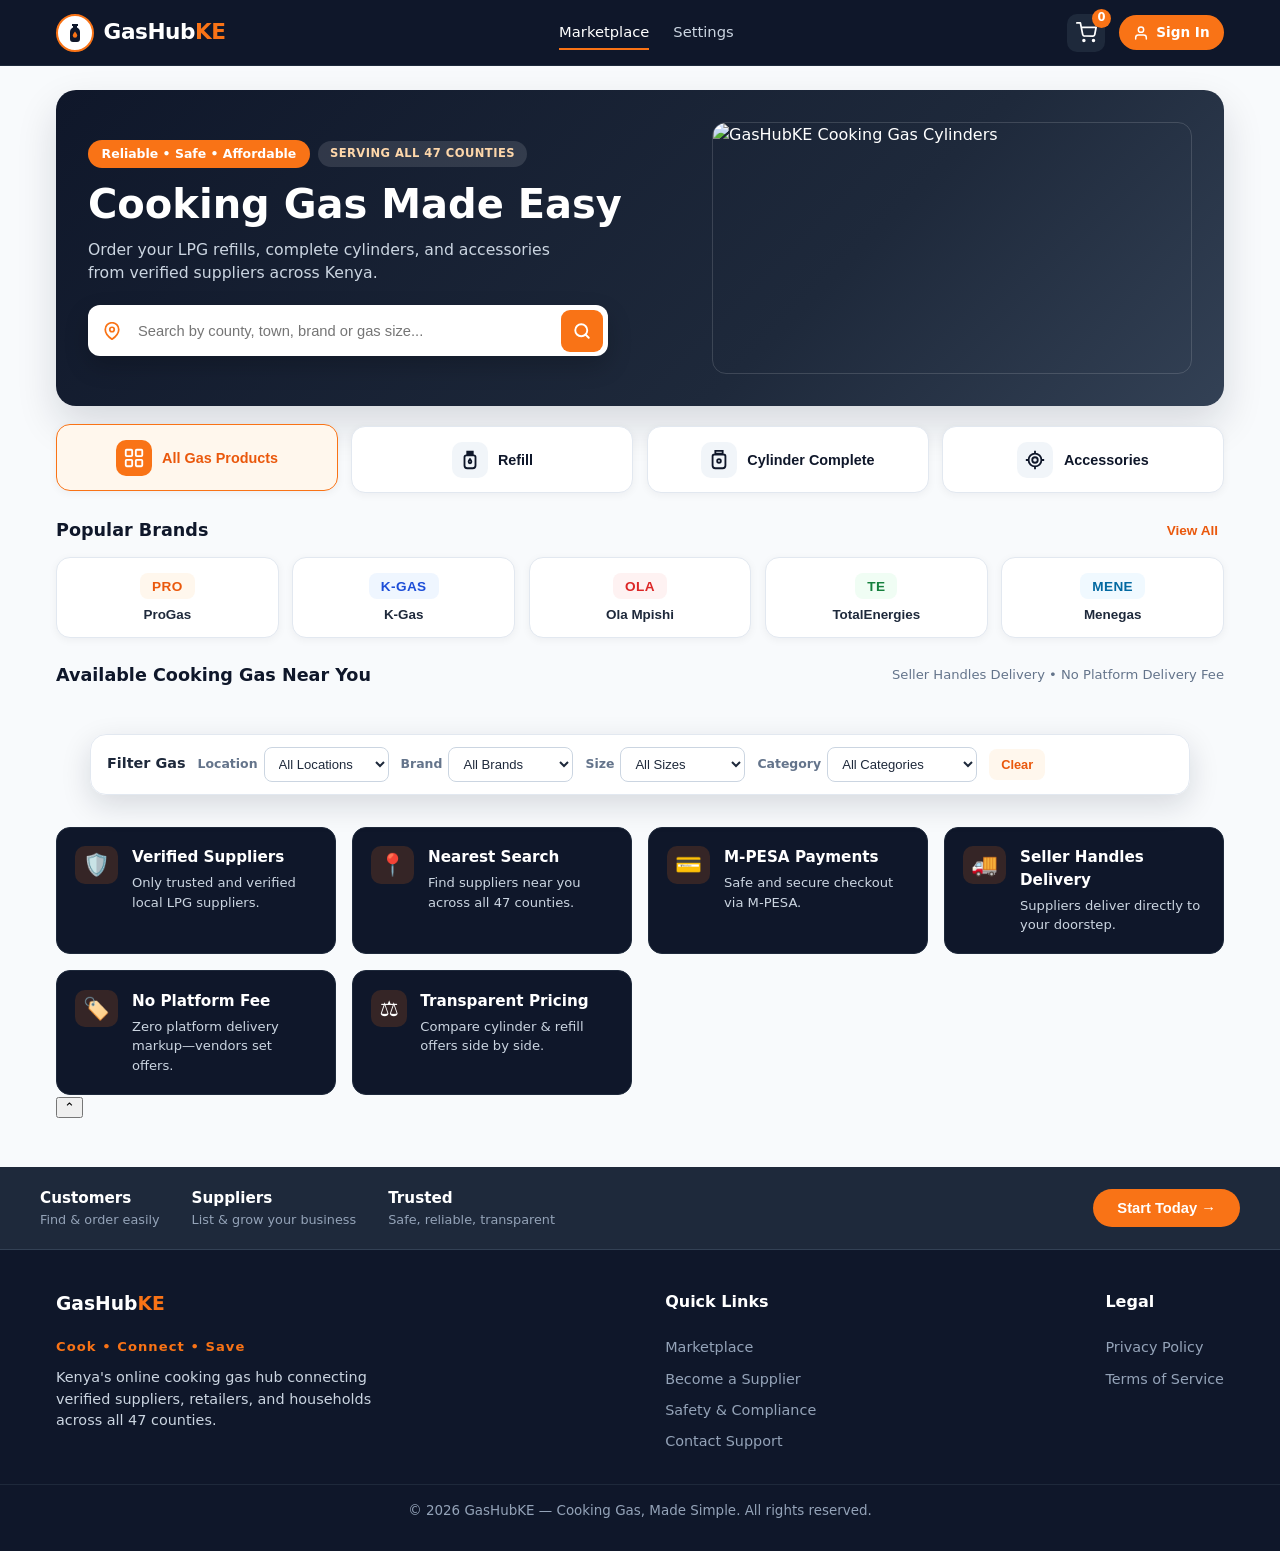
==== commit 9002d05d: "Update index.html" ====
--- a/public/index.html
+++ b/public/index.html
@@ -79,7 +79,7 @@
             <a href="#" id="settingsNavLink" class="nav-item">Settings</a>
         </nav>
 
-        <!-- RIGHT ACTIONS: CART + USER + HAMBURGER -->
+        <!-- RIGHT ACTIONS: CART + PROFILE/AUTH TOGGLE + HAMBURGER -->
         <div class="nav-actions">
             <a href="#" id="cartLink" class="nav-cart-btn" aria-label="Shopping Cart">
                 <svg xmlns="http://www.w3.org/2000/svg" width="21" height="21" viewBox="0 0 24 24" fill="none" stroke="currentColor" stroke-width="2" stroke-linecap="round" stroke-linejoin="round">
@@ -90,13 +90,20 @@
                 <span id="cartCount" class="cart-badge">0</span>
             </a>
 
-            <a href="#" id="authLink" class="nav-auth-btn">
-                <svg xmlns="http://www.w3.org/2000/svg" width="16" height="16" viewBox="0 0 24 24" fill="none" stroke="currentColor" stroke-width="2.2" stroke-linecap="round" stroke-linejoin="round">
-                    <path d="M20 21v-2a4 4 0 0 0-4-4H8a4 4 0 0 0-4 4v2"></path>
-                    <circle cx="12" cy="7" r="4"></circle>
-                </svg>
-                <span id="authLinkText">Sign In</span>
-            </a>
+            <div class="gh-profile-wrapper" style="position:relative;">
+                <a href="#" id="authLink" class="nav-auth-btn" aria-haspopup="true" aria-expanded="false">
+                    <svg xmlns="http://www.w3.org/2000/svg" width="16" height="16" viewBox="0 0 24 24" fill="none" stroke="currentColor" stroke-width="2.2" stroke-linecap="round" stroke-linejoin="round">
+                        <path d="M20 21v-2a4 4 0 0 0-4-4H8a4 4 0 0 0-4 4v2"></path>
+                        <circle cx="12" cy="7" r="4"></circle>
+                    </svg>
+                    <span id="authLinkText">Sign In</span>
+                </a>
+
+                <div id="profileDropdownMenu" class="gh-profile-dropdown" style="display:none;">
+                    <button type="button" id="dropdownSettingsBtn" class="gh-dropdown-item">Settings &amp; Profile</button>
+                    <button type="button" id="dropdownAuthActionBtn" class="gh-dropdown-item">Sign In / Register</button>
+                </div>
+            </div>
 
             <button class="hamburger" id="hamburgerBtn" type="button" aria-label="Toggle navigation menu" aria-expanded="false">
                 <span></span>
@@ -115,7 +122,7 @@
     ============================================================ -->
     <section id="marketplaceView" class="view">
 
-        <!-- HERO BANNER (ACTUALIZED FROM VISUALISATION) -->
+        <!-- HERO BANNER -->
         <div class="gh-hero-card">
             <div class="gh-hero-content">
                 <div class="gh-hero-top-tags">
@@ -157,7 +164,7 @@
             </div>
         </div>
 
-        <!-- CATEGORY CARDS (REFILL / CYLINDER COMPLETE / ACCESSORIES) -->
+        <!-- CATEGORY CARDS -->
         <div class="gh-category-grid" aria-label="Product Categories">
             <button type="button" class="gh-category-card active" data-quick-category="">
                 <span class="gh-cat-icon">
@@ -271,6 +278,7 @@
                     <option value="">All Sizes</option>
                     <option value="3kg">3 Kg</option>
                     <option value="6kg">6 Kg</option>
+                    <option value="12.5kg">12.5 Kg</option>
                     <option value="13kg">13 Kg</option>
                     <option value="50kg">50 Kg</option>
                 </select>
@@ -289,7 +297,7 @@
             <button type="button" id="clearFiltersBtn" class="clear-filters-btn">Clear</button>
         </div>
 
-        <!-- TRUST & PLATFORM VALUE PILLARS (ACTUALIZED FROM VISUALISATION) -->
+        <!-- TRUST & PLATFORM VALUE PILLARS -->
         <section class="gh-pillars-section" aria-label="Why Choose GasHubKE">
             <div class="gh-pillars-grid">
                 <div class="gh-pillar-card">
@@ -379,11 +387,12 @@
             <form id="supplierListingForm" class="card" style="margin-bottom:1.5rem;">
                 <h3>Post New Listing</h3>
 
-                <input type="text" id="supplierItemTitle" placeholder="Product Title (e.g. ProGas 13kg Refill)" required>
+                <input type="text" id="supplierItemTitle" placeholder="Product Title (e.g. TotalEnergies 12.5kg Refill)" required>
 
                 <select id="supplierItemSize" required>
                     <option value="3kg">3 Kg</option>
                     <option value="6kg">6 Kg</option>
+                    <option value="12.5kg">12.5 Kg</option>
                     <option value="13kg" selected>13 Kg</option>
                     <option value="50kg">50 Kg</option>
                 </select>
@@ -526,6 +535,70 @@
         </div>
     </div>
 
+    <!-- ============================================================
+         PRODUCT DETAIL / READ MORE MODAL
+    ============================================================ -->
+    <div id="productDetailModal" class="modal" role="dialog" aria-modal="true" aria-labelledby="detailTitle" style="display:none;">
+        <div class="gh-detail-modal-card">
+            <span id="closeDetailModal" class="close" role="button" tabindex="0" aria-label="Close product details">&times;</span>
+
+            <div class="gh-detail-image-wrap">
+                <img id="detailMainImage" src="" alt="Gas Cylinder">
+                <span id="detailSizeBadge" class="gh-detail-size-badge" style="display:none;"></span>
+            </div>
+
+            <div id="detailThumbRow" class="gh-detail-thumbs" style="display:none;"></div>
+
+            <h2 id="detailTitle" class="gh-detail-title">TOTALENERGIES</h2>
+            <div class="gh-detail-accent-bar"></div>
+
+            <p id="detailPrice" class="gh-detail-price">KSh 0</p>
+            <p id="detailMeta" class="gh-detail-meta"></p>
+
+            <div class="gh-detail-size-row">
+                <label for="detailSizeSelect">Size</label>
+                <select id="detailSizeSelect" aria-label="Select Cylinder Size">
+                    <option value="3kg">3 Kg</option>
+                    <option value="6kg">6 Kg</option>
+                    <option value="12.5kg">12.5 Kg</option>
+                    <option value="13kg">13 Kg</option>
+                    <option value="50kg">50 Kg</option>
+                </select>
+            </div>
+
+            <div class="gh-detail-actions">
+                <button type="button" id="detailAddToCartBtn" class="gh-detail-btn-dark">
+                    &#128722; Add to Cart
+                </button>
+                <button type="button" id="detailViewCartBtn" class="gh-detail-btn-dark">
+                    &#128065; View Cart
+                </button>
+                <button type="button" id="detailCheckoutBtn" class="gh-detail-btn-dark gh-detail-btn-full">
+                    &#128179; Checkout
+                </button>
+            </div>
+
+            <div class="gh-detail-share" aria-label="Share product">
+                <a id="shareFb" href="#" target="_blank" rel="noopener noreferrer" class="gh-share-btn gh-share-fb" title="Share on Facebook">f</a>
+                <a id="shareTw" href="#" target="_blank" rel="noopener noreferrer" class="gh-share-btn gh-share-tw" title="Share on X / Twitter">&#120143;</a>
+                <a id="sharePin" href="#" target="_blank" rel="noopener noreferrer" class="gh-share-btn gh-share-pin" title="Share on Pinterest">P</a>
+                <a id="shareIn" href="#" target="_blank" rel="noopener noreferrer" class="gh-share-btn gh-share-in" title="Share on LinkedIn">in</a>
+                <a id="shareWa" href="#" target="_blank" rel="noopener noreferrer" class="gh-share-btn gh-share-wa" title="Share on WhatsApp">WA</a>
+            </div>
+
+            <div class="gh-detail-readmore">
+                <div class="gh-readmore-heading">READ MORE</div>
+                <div class="gh-readmore-underline"></div>
+                <p id="detailDescription" class="gh-detail-description"></p>
+            </div>
+        </div>
+    </div>
+
+    <!-- FLOATING BACK TO TOP BUTTON -->
+    <button type="button" id="backToTopBtn" class="gh-back-to-top" aria-label="Back to top" title="Back to top">
+        &#8963;
+    </button>
+
 </main>
 
 <!-- BOTTOM TRUST BAR & FOOTER -->
@@ -622,7 +695,6 @@
             });
         }
 
-        /* CATEGORY CARDS -> FILTER SYNC */
         const filterCategory = document.getElementById('filterCategory');
         document.querySelectorAll('[data-quick-category]').forEach(card => {
             card.addEventListener('click', () => {
@@ -636,7 +708,6 @@
             });
         });
 
-        /* POPULAR BRANDS TILES -> FILTER SYNC */
         const filterBrand = document.getElementById('filterBrand');
         const resetBrandBtn = document.getElementById('resetBrandBtn');
 
@@ -669,7 +740,6 @@
             });
         }
 
-        /* FOOTER CTAS */
         const footerGetStartedBtn = document.getElementById('footerGetStartedBtn');
         const footerBecomeSupplierLink = document.getElementById('footerBecomeSupplierLink');
         const footerMarketplaceLink = document.getElementById('footerMarketplaceLink');
@@ -696,7 +766,6 @@
         }
     });
 
-    /* VIEW MANAGEMENT */
     window.hideAllViews = function () {
         document.querySelectorAll('.view').forEach(view => {
             view.style.display = 'none';
@@ -717,7 +786,6 @@
         if (viewId === 'customerOrdersView') document.getElementById('customerOrdersNavLink')?.classList.add('active');
     };
 
-    /* LOGIN / LOGOUT UI */
     const supplierDashboardNavLink = document.getElementById('supplierDashboardNavLink');
     const customerOrdersNavLink = document.getElementById('customerOrdersNavLink');
     const authLinkText = document.getElementById('authLinkText');
@@ -736,7 +804,7 @@
             if (supplierDashboardNavLink) supplierDashboardNavLink.style.display = 'none';
         }
 
-        if (authLinkText) authLinkText.textContent = 'Sign Out';
+        if (authLinkText) authLinkText.textContent = 'Account';
     };
 
     window.handlePostLogoutUI = function () {
--- a/public/css/styles.css
+++ b/public/css/styles.css
@@ -1,6 +1,6 @@
 /* ============================================================
-   GASHUBKE - MAIN STYLESHEET (public/css/styles.css)
-   Brand Direction: Deep Navy + Warm Orange + Clean Cards
+   GASHUBKE - COMPLETE VISUALISATION STYLESHEET
+   Cook • Connect • Save
    ============================================================ */
 
 :root {
@@ -26,7 +26,6 @@
     --shadow-lg: 0 18px 40px rgba(15, 23, 42, 0.14);
 }
 
-/* RESET & BASE */
 *,
 *::before,
 *::after {
@@ -41,7 +40,6 @@
     color: var(--text-main);
     font-family: system-ui, -apple-system, BlinkMacSystemFont, "Segoe UI", Roboto, Helvetica, Arial, sans-serif;
     line-height: 1.5;
-    -webkit-font-smoothing: antialiased;
 }
 
 img {
@@ -53,7 +51,417 @@
     margin-top: 0;
 }
 
-/* BUTTONS */
+.container {
+    max-width: 1200px;
+    margin: 0 auto;
+    padding: 1.5rem 1rem 3rem;
+}
+
+/* ============================================================
+   TOP NAVIGATION BAR
+   ============================================================ */
+
+.navbar {
+    position: sticky;
+    top: 0;
+    z-index: 5000;
+    background: var(--navy);
+    color: #ffffff;
+    border-bottom: 1px solid var(--slate);
+}
+
+.navbar-inner {
+    max-width: 1200px;
+    margin: 0 auto;
+    padding: 0.85rem 1rem;
+    display: flex;
+    align-items: center;
+    justify-content: space-between;
+    gap: 1rem;
+}
+
+.brand-logo {
+    display: inline-flex;
+    align-items: center;
+    gap: 0.6rem;
+    text-decoration: none;
+    color: #ffffff;
+    flex-shrink: 0;
+}
+
+.brand-icon-ring {
+    width: 38px;
+    height: 38px;
+    border-radius: 50%;
+    background: #ffffff;
+    border: 2.5px solid var(--primary);
+    display: inline-flex;
+    align-items: center;
+    justify-content: center;
+}
+
+.brand-wordmark {
+    font-size: 1.35rem;
+    font-weight: 800;
+    letter-spacing: -0.02em;
+}
+
+.brand-wordmark span {
+    color: var(--primary);
+}
+
+.nav-links {
+    display: flex;
+    align-items: center;
+    gap: 1.5rem;
+}
+
+.nav-links .nav-item {
+    color: #cbd5e1;
+    text-decoration: none;
+    font-size: 0.92rem;
+    font-weight: 500;
+    padding: 0.35rem 0;
+    border-bottom: 2px solid transparent;
+    transition: color 0.2s ease, border-color 0.2s ease;
+}
+
+.nav-links .nav-item:hover,
+.nav-links .nav-item.active {
+    color: #ffffff;
+    border-bottom-color: var(--primary);
+}
+
+.nav-actions {
+    display: flex;
+    align-items: center;
+    gap: 0.85rem;
+}
+
+.nav-cart-btn {
+    position: relative;
+    display: inline-flex;
+    align-items: center;
+    justify-content: center;
+    width: 38px;
+    height: 38px;
+    border-radius: 10px;
+    background: var(--slate);
+    color: #ffffff;
+    text-decoration: none;
+    transition: background-color 0.2s ease;
+}
+
+.nav-cart-btn:hover {
+    background: var(--slate-light);
+}
+
+.cart-badge {
+    position: absolute;
+    top: -5px;
+    right: -6px;
+    min-width: 19px;
+    height: 19px;
+    padding: 0 5px;
+    border-radius: 999px;
+    background: var(--primary);
+    color: #ffffff;
+    font-size: 0.72rem;
+    font-weight: 700;
+    display: inline-flex;
+    align-items: center;
+    justify-content: center;
+}
+
+.nav-auth-btn {
+    display: inline-flex;
+    align-items: center;
+    gap: 0.45rem;
+    padding: 0.45rem 0.9rem;
+    border-radius: 999px;
+    background: var(--primary);
+    color: #ffffff;
+    text-decoration: none;
+    font-size: 0.85rem;
+    font-weight: 600;
+    transition: background-color 0.2s ease;
+}
+
+.nav-auth-btn:hover {
+    background: var(--primary-hover);
+}
+
+.hamburger {
+    display: none;
+    flex-direction: column;
+    justify-content: space-between;
+    width: 26px;
+    height: 20px;
+    background: transparent;
+    border: none;
+    padding: 0;
+    cursor: pointer;
+}
+
+.hamburger span {
+    display: block;
+    width: 100%;
+    height: 2.5px;
+    background: #ffffff;
+    border-radius: 3px;
+    transition: transform 0.25s ease, opacity 0.25s ease;
+}
+
+.hamburger.open span:nth-child(1) {
+    transform: translateY(8.5px) rotate(45deg);
+}
+
+.hamburger.open span:nth-child(2) {
+    opacity: 0;
+}
+
+.hamburger.open span:nth-child(3) {
+    transform: translateY(-8.5px) rotate(-45deg);
+}
+
+/* ============================================================
+   HERO SECTION
+   ============================================================ */
+
+.gh-hero-card {
+    display: grid;
+    grid-template-columns: 1.25fr 1fr;
+    align-items: center;
+    gap: 1.5rem;
+    background: linear-gradient(135deg, var(--navy) 0%, #1e293b 65%, #334155 100%);
+    color: #ffffff;
+    border-radius: 20px;
+    padding: 2rem;
+    margin-bottom: 1.25rem;
+    box-shadow: var(--shadow-lg);
+    overflow: hidden;
+}
+
+.gh-hero-top-tags {
+    display: flex;
+    flex-wrap: wrap;
+    align-items: center;
+    gap: 0.5rem;
+    margin-bottom: 0.85rem;
+}
+
+.gh-pill-badge {
+    display: inline-block;
+    padding: 0.28rem 0.85rem;
+    border-radius: 999px;
+    background: var(--primary);
+    color: #ffffff;
+    font-size: 0.78rem;
+    font-weight: 700;
+}
+
+.gh-counties-badge {
+    display: inline-block;
+    padding: 0.28rem 0.75rem;
+    border-radius: 999px;
+    background: rgba(255, 255, 255, 0.12);
+    color: #fed7aa;
+    font-size: 0.72rem;
+    font-weight: 700;
+    letter-spacing: 0.04em;
+}
+
+.gh-hero-content h1 {
+    font-size: clamp(1.75rem, 3.2vw, 2.5rem);
+    font-weight: 800;
+    line-height: 1.15;
+    margin-bottom: 0.65rem;
+}
+
+.gh-hero-content p {
+    color: #cbd5e1;
+    font-size: 0.98rem;
+    max-width: 480px;
+    margin-bottom: 1.25rem;
+}
+
+.gh-hero-search {
+    display: flex;
+    align-items: center;
+    background: #ffffff;
+    border-radius: 12px;
+    padding: 0.3rem;
+    max-width: 520px;
+    box-shadow: 0 10px 25px rgba(0, 0, 0, 0.2);
+}
+
+.gh-search-pin {
+    display: inline-flex;
+    align-items: center;
+    padding: 0 0.65rem;
+}
+
+.gh-hero-search input {
+    flex: 1;
+    border: none;
+    outline: none;
+    background: transparent;
+    color: var(--navy);
+    font-size: 0.92rem;
+    padding: 0.6rem 0.4rem;
+}
+
+.gh-hero-search-btn {
+    display: inline-flex;
+    align-items: center;
+    justify-content: center;
+    width: 42px;
+    height: 42px;
+    border: none;
+    border-radius: 9px;
+    background: var(--primary);
+    cursor: pointer;
+    flex-shrink: 0;
+    transition: background-color 0.2s ease;
+}
+
+.gh-hero-search-btn:hover {
+    background: var(--primary-hover);
+}
+
+.gh-hero-visual {
+    border-radius: 14px;
+    overflow: hidden;
+    border: 1px solid rgba(255, 255, 255, 0.14);
+}
+
+.gh-hero-visual img {
+    width: 100%;
+    height: 250px;
+    object-fit: cover;
+}
+
+/* ============================================================
+   CATEGORY CARDS & POPULAR BRANDS
+   ============================================================ */
+
+.gh-category-grid {
+    display: grid;
+    grid-template-columns: repeat(4, 1fr);
+    gap: 0.85rem;
+    margin-bottom: 1.5rem;
+}
+
+.gh-category-card {
+    display: flex;
+    align-items: center;
+    justify-content: center;
+    gap: 0.65rem;
+    padding: 0.9rem 1rem;
+    background: #ffffff;
+    border: 1.5px solid var(--border-light);
+    border-radius: 14px;
+    color: var(--navy);
+    font-size: 0.9rem;
+    font-weight: 700;
+    cursor: pointer;
+    box-shadow: var(--shadow-sm);
+    transition: all 0.2s ease;
+}
+
+.gh-category-card:hover,
+.gh-category-card.active {
+    border-color: var(--primary);
+    background: var(--primary-soft);
+    color: var(--primary-hover);
+    transform: translateY(-2px);
+}
+
+.gh-cat-icon {
+    display: inline-flex;
+    align-items: center;
+    justify-content: center;
+    width: 36px;
+    height: 36px;
+    border-radius: 10px;
+    background: #f1f5f9;
+    color: var(--navy);
+}
+
+.gh-category-card.active .gh-cat-icon {
+    background: var(--primary);
+    color: #ffffff;
+}
+
+.gh-section-header {
+    display: flex;
+    align-items: center;
+    justify-content: space-between;
+    margin-bottom: 0.85rem;
+}
+
+.gh-section-header h3 {
+    margin: 0;
+    font-size: 1.1rem;
+    font-weight: 800;
+    color: var(--navy);
+}
+
+.gh-link-btn {
+    background: none;
+    border: none;
+    color: var(--primary-hover);
+    font-size: 0.85rem;
+    font-weight: 700;
+    cursor: pointer;
+}
+
+.gh-brands-grid {
+    display: grid;
+    grid-template-columns: repeat(5, 1fr);
+    gap: 0.85rem;
+}
+
+.gh-brand-tile {
+    display: flex;
+    flex-direction: column;
+    align-items: center;
+    justify-content: center;
+    gap: 0.45rem;
+    padding: 0.95rem 0.75rem;
+    background: #ffffff;
+    border: 1.5px solid var(--border-light);
+    border-radius: 14px;
+    cursor: pointer;
+    box-shadow: var(--shadow-sm);
+    transition: all 0.2s ease;
+}
+
+.gh-brand-tile:hover,
+.gh-brand-tile.active {
+    border-color: var(--primary);
+    box-shadow: var(--shadow-md);
+    transform: translateY(-2px);
+}
+
+.gh-brand-badge {
+    padding: 0.35rem 0.75rem;
+    border-radius: 8px;
+    font-size: 0.85rem;
+    font-weight: 900;
+    letter-spacing: 0.03em;
+}
+
+.gh-brand-name {
+    font-size: 0.84rem;
+    font-weight: 700;
+    color: var(--slate);
+}
+
+/* ============================================================
+   BUTTONS, CARDS & FORMS
+   ============================================================ */
+
 .btn-primary {
     display: inline-flex;
     align-items: center;
@@ -68,17 +476,12 @@
     font-size: 0.92rem;
     font-weight: 600;
     cursor: pointer;
-    transition: background-color 0.2s ease, transform 0.15s ease, box-shadow 0.2s ease;
+    transition: background-color 0.2s ease, transform 0.15s ease;
 }
 
 .btn-primary:hover {
     background-color: var(--primary-hover);
     transform: translateY(-1px);
-    box-shadow: 0 6px 16px rgba(249, 115, 22, 0.28);
-}
-
-.btn-primary:active {
-    transform: translateY(0);
 }
 
 .btn-secondary {
@@ -93,15 +496,8 @@
     font-size: 0.88rem;
     font-weight: 600;
     cursor: pointer;
-    transition: background-color 0.2s ease, border-color 0.2s ease;
-}
-
-.btn-secondary:hover {
-    background-color: #e2e8f0;
-    border-color: #94a3b8;
-}
-
-/* CARDS & FORMS */
+}
+
 .card {
     background-color: var(--bg-card);
     border: 1px solid var(--border-light);
@@ -113,17 +509,10 @@
     padding: 1.5rem;
 }
 
-form.card h3 {
-    margin-bottom: 1rem;
-    color: var(--navy);
-}
-
-form.card input[type="text"],
-form.card input[type="number"],
-form.card input[type="tel"],
-form.card input[type="email"],
+form.card input,
 form.card select,
-form.card textarea {
+form.card textarea,
+#checkoutForm input {
     width: 100%;
     padding: 0.72rem 0.85rem;
     margin-bottom: 0.85rem;
@@ -133,27 +522,40 @@
     color: var(--text-main);
     font-size: 0.92rem;
     font-family: inherit;
-    transition: border-color 0.2s ease, box-shadow 0.2s ease;
 }
 
 form.card input:focus,
 form.card select:focus,
-form.card textarea:focus {
+form.card textarea:focus,
+#checkoutForm input:focus {
     outline: none;
     border-color: var(--primary);
     box-shadow: 0 0 0 3px rgba(249, 115, 22, 0.14);
 }
 
-form.card textarea {
-    min-height: 95px;
-    resize: vertical;
-}
-
-/* PRODUCT GRID & CARDS */
+.readonly-location-group label {
+    display: block;
+    font-size: 0.82rem;
+    font-weight: 600;
+    color: #475569;
+    margin-bottom: 0.25rem;
+}
+
+.readonly-location-group input {
+    background-color: #f8fafc !important;
+    color: #475569 !important;
+    cursor: not-allowed;
+}
+
+/* ============================================================
+   PRODUCT GRID & MULTI-IMAGE SCROLL CARDS
+   ============================================================ */
+
 .product-grid {
     display: grid;
     grid-template-columns: repeat(auto-fill, minmax(235px, 1fr));
     gap: 1.5rem;
+    padding-bottom: 1.5rem;
 }
 
 .product-card {
@@ -179,22 +581,21 @@
 }
 
 .card-body h4 {
-    margin-bottom: 0.4rem;
+    margin-bottom: 0.35rem;
     font-size: 1rem;
     font-weight: 700;
     color: var(--navy);
-    line-height: 1.35;
 }
 
 .product-card .price {
-    margin-bottom: 0.4rem;
+    margin-bottom: 0.35rem;
     font-size: 1.1rem;
     font-weight: 800;
     color: var(--primary-hover);
 }
 
 .product-card .location {
-    margin-bottom: 0.35rem;
+    margin-bottom: 0.3rem;
     font-size: 0.82rem;
     font-weight: 500;
     color: var(--text-muted);
@@ -202,7 +603,6 @@
     align-items: center;
 }
 
-/* LISTING IMAGE TICKER */
 .listing-image-ticker {
     position: relative;
     width: 100%;
@@ -213,22 +613,24 @@
 }
 
 .listing-image-track {
-    position: relative;
+    display: flex;
     width: 100%;
     height: 100%;
+    overflow-x: auto;
+    scroll-snap-type: x mandatory;
+    scroll-behavior: smooth;
+    scrollbar-width: none;
+}
+
+.listing-image-track::-webkit-scrollbar {
+    display: none;
 }
 
 .listing-image-slide {
-    position: absolute;
-    inset: 0;
-    opacity: 0;
-    transition: opacity 0.45s ease;
-    pointer-events: none;
-}
-
-.listing-image-slide.active {
-    opacity: 1;
-    pointer-events: auto;
+    flex: 0 0 100%;
+    width: 100%;
+    height: 100%;
+    scroll-snap-align: start;
 }
 
 .listing-image-slide img {
@@ -251,7 +653,8 @@
     width: 7px;
     height: 7px;
     border-radius: 999px;
-    background: rgba(255, 255, 255, 0.55);
+    background: rgba(255, 255, 255, 0.6);
+    cursor: pointer;
     transition: width 0.2s ease, background-color 0.2s ease;
 }
 
@@ -273,46 +676,341 @@
     font-weight: 600;
 }
 
-/* AUTH MODAL CLOSE BUTTON */
+.marketplace-empty-state {
+    grid-column: 1 / -1;
+    text-align: center;
+    padding: 3rem 1rem;
+    color: var(--text-muted);
+}
+
+/* ============================================================
+   FLOATING FILTER BAR
+   ============================================================ */
+
+.floating-filter-bar {
+    position: sticky;
+    bottom: 20px;
+    width: min(1100px, calc(100% - 24px));
+    margin: 0.5rem auto 2rem;
+    z-index: 4000;
+    display: flex;
+    align-items: center;
+    gap: 12px;
+    padding: 12px 16px;
+    background: rgba(255, 255, 255, 0.97);
+    border: 1px solid var(--border-light);
+    border-radius: 16px;
+    box-shadow: 0 10px 30px rgba(15, 23, 42, 0.14);
+    backdrop-filter: blur(10px);
+    overflow-x: auto;
+}
+
+.floating-filter-bar h3 {
+    flex-shrink: 0;
+    margin: 0;
+    font-size: 0.9rem;
+    font-weight: 700;
+    color: var(--slate);
+}
+
+.filter-control {
+    display: flex;
+    align-items: center;
+    gap: 6px;
+    flex-shrink: 0;
+}
+
+.filter-control label {
+    font-size: 0.78rem;
+    font-weight: 600;
+    color: var(--text-muted);
+}
+
+.filter-control select {
+    min-width: 125px;
+    padding: 8px 10px;
+    border: 1px solid var(--border-subtle);
+    border-radius: 8px;
+    background: #ffffff;
+    color: var(--slate);
+    font-size: 0.82rem;
+}
+
+.clear-filters-btn {
+    flex-shrink: 0;
+    padding: 8px 12px;
+    border: none;
+    border-radius: 8px;
+    background: var(--primary-soft);
+    color: var(--primary-hover);
+    font-size: 0.8rem;
+    font-weight: 700;
+    cursor: pointer;
+}
+
+/* ============================================================
+   VALUE PILLARS SECTION
+   ============================================================ */
+
+.gh-pillars-section {
+    margin-top: 2rem;
+}
+
+.gh-pillars-grid {
+    display: grid;
+    grid-template-columns: repeat(auto-fit, minmax(260px, 1fr));
+    gap: 1rem;
+}
+
+.gh-pillar-card {
+    display: flex;
+    align-items: flex-start;
+    gap: 0.85rem;
+    padding: 1.15rem;
+    background: var(--navy);
+    color: #ffffff;
+    border-radius: 14px;
+    border: 1px solid var(--slate);
+}
+
+.gh-pillar-icon {
+    font-size: 1.35rem;
+    line-height: 1;
+    padding: 0.5rem;
+    border-radius: 10px;
+    background: rgba(249, 115, 22, 0.16);
+}
+
+.gh-pillar-card h4 {
+    margin: 0 0 0.25rem;
+    font-size: 0.95rem;
+    font-weight: 700;
+    color: #ffffff;
+}
+
+.gh-pillar-card p {
+    margin: 0;
+    font-size: 0.82rem;
+    color: #cbd5e1;
+}
+
+/* ============================================================
+   AUTH MODAL
+   ============================================================ */
+
+.modal {
+    position: fixed;
+    inset: 0;
+    background: rgba(15, 23, 42, 0.65);
+    z-index: 9000;
+    align-items: center;
+    justify-content: center;
+    padding: 1rem;
+    overflow-y: auto;
+}
+
+.modal-content {
+    background: #ffffff;
+    width: 100%;
+    max-width: 440px;
+    padding: 2rem;
+    border-radius: 16px;
+    position: relative;
+    box-shadow: 0 20px 50px rgba(15, 23, 42, 0.25);
+}
+
 .modal-content .close {
     position: absolute;
     top: 1rem;
     right: 1.2rem;
     font-size: 1.6rem;
-    line-height: 1;
     color: var(--text-muted);
     cursor: pointer;
-    transition: color 0.2s ease;
-}
-
-.modal-content .close:hover {
-    color: var(--navy);
-}
-
-/* SUPPLIER DASHBOARD & CART POLISH */
-#supplierDashboardView h2,
-#customerOrdersView h2,
-#cartView h2 {
-    margin-bottom: 1.25rem;
-    color: var(--navy);
-    font-weight: 800;
-}
-
-.cart-summary-card .total-row strong {
-    color: var(--navy);
-}
-
-.cart-summary-card .total-row strong#cartTotal {
-    color: var(--primary-hover);
-}
-
-/* RESPONSIVE ADJUSTMENTS */
-@media (max-width: 640px) {
-    .listing-image-ticker {
-        height: 170px;
+}
+
+.modal-content input,
+.modal-content select {
+    width: 100%;
+    padding: 0.75rem;
+    margin-bottom: 0.85rem;
+    border: 1px solid var(--border-subtle);
+    border-radius: 8px;
+    font-size: 0.95rem;
+}
+
+/* ============================================================
+   FOOTER & CTA BAR
+   ============================================================ */
+
+.site-footer {
+    background: var(--navy);
+    color: #ffffff;
+}
+
+.gh-footer-cta-bar {
+    background: var(--slate);
+    border-bottom: 1px solid #334155;
+    padding: 1.25rem 1rem;
+}
+
+.gh-footer-cta-inner {
+    max-width: 1200px;
+    margin: 0 auto;
+    display: flex;
+    flex-wrap: wrap;
+    align-items: center;
+    justify-content: space-between;
+    gap: 1rem;
+}
+
+.gh-footer-stats {
+    display: flex;
+    flex-wrap: wrap;
+    gap: 2rem;
+}
+
+.gh-footer-stats div {
+    display: flex;
+    flex-direction: column;
+}
+
+.gh-footer-stats strong {
+    font-size: 0.95rem;
+    color: #ffffff;
+}
+
+.gh-footer-stats span {
+    font-size: 0.8rem;
+    color: #94a3b8;
+}
+
+.gh-cta-pill-btn {
+    padding: 0.7rem 1.5rem;
+    border: none;
+    border-radius: 999px;
+    background: var(--primary);
+    color: #ffffff;
+    font-size: 0.92rem;
+    font-weight: 700;
+    cursor: pointer;
+    transition: background-color 0.2s ease;
+}
+
+.gh-cta-pill-btn:hover {
+    background: var(--primary-hover);
+}
+
+.footer-container {
+    max-width: 1200px;
+    margin: 0 auto;
+    padding: 2.5rem 1rem 1.5rem;
+    display: flex;
+    flex-wrap: wrap;
+    gap: 2rem;
+    justify-content: space-between;
+}
+
+.footer-col h3 span {
+    color: var(--primary);
+}
+
+.footer-tagline {
+    color: var(--primary);
+    font-size: 0.82rem;
+    font-weight: 700;
+    letter-spacing: 0.08em;
+    margin-bottom: 0.65rem;
+}
+
+.footer-col ul {
+    list-style: none;
+    padding: 0;
+    margin: 0;
+}
+
+.footer-col li {
+    margin-bottom: 0.45rem;
+}
+
+.footer-col a {
+    color: #94a3b8;
+    text-decoration: none;
+    font-size: 0.9rem;
+}
+
+.footer-col a:hover {
+    color: var(--primary);
+}
+
+.footer-bottom {
+    text-align: center;
+    padding: 1rem;
+    border-top: 1px solid var(--slate);
+    color: #94a3b8;
+    font-size: 0.84rem;
+}
+
+/* ============================================================
+   RESPONSIVE BREAKPOINTS
+   ============================================================ */
+
+@media (max-width: 900px) {
+    .gh-hero-card {
+        grid-template-columns: 1fr;
     }
 
-    form.card {
-        padding: 1.1rem;
+    .gh-hero-visual img {
+        height: 210px;
     }
-}
+
+    .gh-category-grid {
+        grid-template-columns: repeat(2, 1fr);
+    }
+
+    .gh-brands-grid {
+        grid-template-columns: repeat(3, 1fr);
+    }
+}
+
+@media (max-width: 768px) {
+    .hamburger {
+        display: flex;
+    }
+
+    .nav-links {
+        position: absolute;
+        top: 100%;
+        left: 0;
+        right: 0;
+        display: none;
+        flex-direction: column;
+        align-items: stretch;
+        gap: 0;
+        padding: 0.75rem 1rem 1rem;
+        background: var(--navy);
+        border-bottom: 1px solid var(--slate);
+    }
+
+    .nav-links.active {
+        display: flex;
+    }
+
+    .nav-links .nav-item {
+        padding: 0.7rem 0.4rem;
+        border-bottom: 1px solid var(--slate);
+    }
+
+    .cart-container-grid {
+        grid-template-columns: 1fr !important;
+    }
+}
+
+@media (max-width: 520px) {
+    .gh-brands-grid {
+        grid-template-columns: repeat(2, 1fr);
+    }
+
+    .floating-filter-bar h3 {
+        display: none;
+    }
+}
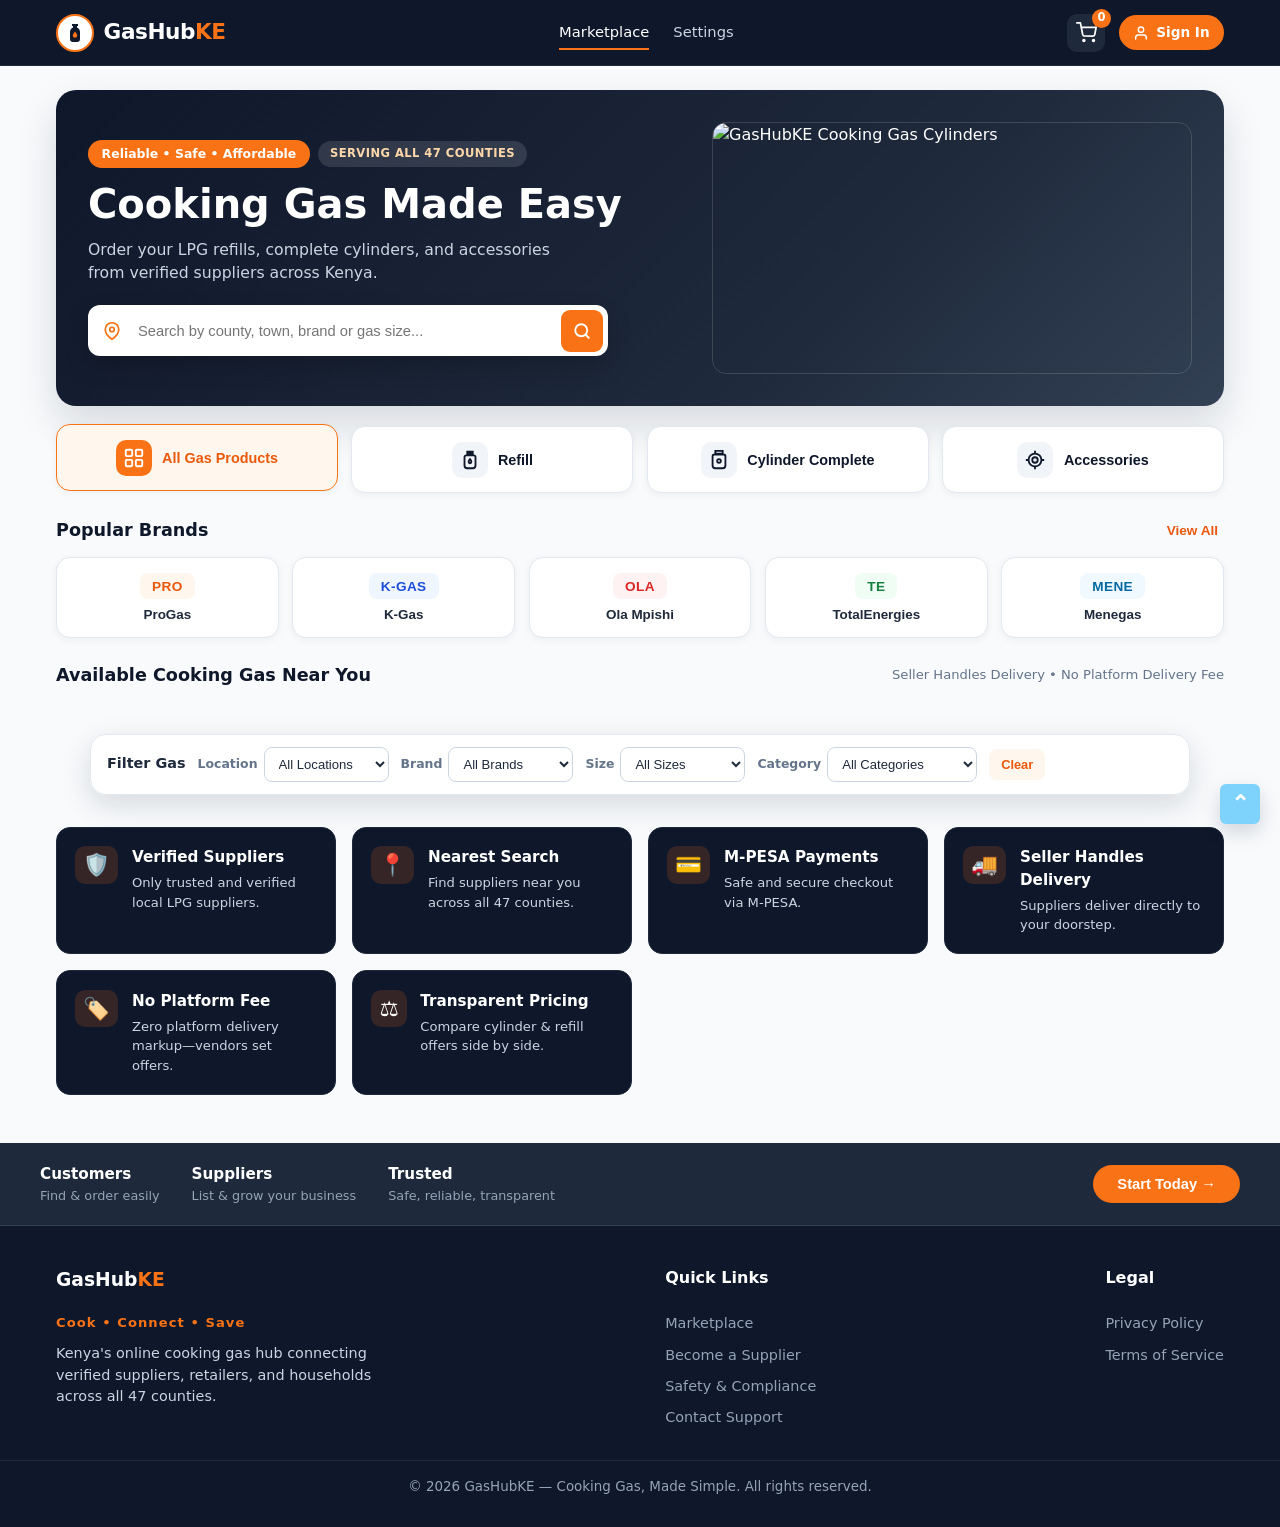
==== commit dca73293: "Update index.html" ====
--- a/public/index.html
+++ b/public/index.html
@@ -14,7 +14,6 @@
     <link rel="stylesheet" href="./css/styles.css">
 
     <style>
-        /* PAGE LOADER */
         #pageLoader {
             position: fixed;
             inset: 0;
@@ -79,7 +78,7 @@
             <a href="#" id="settingsNavLink" class="nav-item">Settings</a>
         </nav>
 
-        <!-- RIGHT ACTIONS: CART + PROFILE/AUTH TOGGLE + HAMBURGER -->
+        <!-- RIGHT ACTIONS: CART + PROFILE TOGGLE + HAMBURGER -->
         <div class="nav-actions">
             <a href="#" id="cartLink" class="nav-cart-btn" aria-label="Shopping Cart">
                 <svg xmlns="http://www.w3.org/2000/svg" width="21" height="21" viewBox="0 0 24 24" fill="none" stroke="currentColor" stroke-width="2" stroke-linecap="round" stroke-linejoin="round">
@@ -301,7 +300,7 @@
         <section class="gh-pillars-section" aria-label="Why Choose GasHubKE">
             <div class="gh-pillars-grid">
                 <div class="gh-pillar-card">
-                    <span class="gh-pillar-icon">🛡️</span>
+                    <span class="gh-pillar-icon">&#128737;&#65039;</span>
                     <div>
                         <h4>Verified Suppliers</h4>
                         <p>Only trusted and verified local LPG suppliers.</p>
@@ -309,7 +308,7 @@
                 </div>
 
                 <div class="gh-pillar-card">
-                    <span class="gh-pillar-icon">📍</span>
+                    <span class="gh-pillar-icon">&#128205;</span>
                     <div>
                         <h4>Nearest Search</h4>
                         <p>Find suppliers near you across all 47 counties.</p>
@@ -317,7 +316,7 @@
                 </div>
 
                 <div class="gh-pillar-card">
-                    <span class="gh-pillar-icon">💳</span>
+                    <span class="gh-pillar-icon">&#128179;</span>
                     <div>
                         <h4>M-PESA Payments</h4>
                         <p>Safe and secure checkout via M-PESA.</p>
@@ -325,7 +324,7 @@
                 </div>
 
                 <div class="gh-pillar-card">
-                    <span class="gh-pillar-icon">🚚</span>
+                    <span class="gh-pillar-icon">&#128666;</span>
                     <div>
                         <h4>Seller Handles Delivery</h4>
                         <p>Suppliers deliver directly to your doorstep.</p>
@@ -333,7 +332,7 @@
                 </div>
 
                 <div class="gh-pillar-card">
-                    <span class="gh-pillar-icon">🏷️</span>
+                    <span class="gh-pillar-icon">&#127991;&#65039;</span>
                     <div>
                         <h4>No Platform Fee</h4>
                         <p>Zero platform delivery markup—vendors set offers.</p>
@@ -341,10 +340,10 @@
                 </div>
 
                 <div class="gh-pillar-card">
-                    <span class="gh-pillar-icon">⚖️</span>
+                    <span class="gh-pillar-icon">&#9878;&#65039;</span>
                     <div>
                         <h4>Transparent Pricing</h4>
-                        <p>Compare cylinder & refill offers side by side.</p>
+                        <p>Compare cylinder &amp; refill offers side by side.</p>
                     </div>
                 </div>
             </div>
@@ -355,7 +354,7 @@
          VIEW 2: SUPPLIER DASHBOARD
     ============================================================ -->
     <section id="supplierDashboardView" class="view" style="display:none;">
-        <h2>Supplier Dashboard & Analytics</h2>
+        <h2>Supplier Dashboard &amp; Analytics</h2>
 
         <div class="supplier-stats-grid" style="display:grid;grid-template-columns:repeat(auto-fit,minmax(220px,1fr));gap:1rem;margin-bottom:1.5rem;">
             <div class="card" style="padding:1.25rem;">
@@ -387,7 +386,7 @@
             <form id="supplierListingForm" class="card" style="margin-bottom:1.5rem;">
                 <h3>Post New Listing</h3>
 
-                <input type="text" id="supplierItemTitle" placeholder="Product Title (e.g. TotalEnergies 12.5kg Refill)" required>
+                <input type="text" id="supplierItemTitle" placeholder="Product Title (e.g. ProGas 13kg Refill)" required>
 
                 <select id="supplierItemSize" required>
                     <option value="3kg">3 Kg</option>
@@ -419,7 +418,7 @@
                 </label>
                 <input type="file" id="supplierItemImage" accept="image/*" multiple>
 
-                <textarea id="supplierItemDescription" placeholder="Description & delivery terms" required></textarea>
+                <textarea id="supplierItemDescription" placeholder="Description &amp; delivery terms" required></textarea>
 
                 <button type="submit" class="btn-primary">Publish Listing</button>
             </form>
@@ -444,7 +443,7 @@
          VIEW 3: CUSTOMER ORDERS ("MY ORDERS")
     ============================================================ -->
     <section id="customerOrdersView" class="view" style="display:none;">
-        <h2>My Orders & Account Portal</h2>
+        <h2>My Orders &amp; Account Portal</h2>
         <div class="card" style="padding:1.5rem;margin-top:1rem;">
             <h3>Order History</h3>
             <div id="customerOrdersList" style="margin-top:1rem;">
@@ -457,7 +456,7 @@
          VIEW 4: SHOPPING CART & CHECKOUT
     ============================================================ -->
     <section id="cartView" class="view" style="display:none;">
-        <h2>Your Shopping Cart & Checkout</h2>
+        <h2>Your Shopping Cart &amp; Checkout</h2>
         <div class="cart-container-grid" style="display:grid;grid-template-columns:2fr 1fr;gap:2rem;">
             <div class="cart-items-card card" style="padding:1.5rem;">
                 <h3>Review Items</h3>
@@ -483,12 +482,12 @@
                 </div>
 
                 <form id="checkoutForm" style="margin-top:1.5rem;">
-                    <h4 style="margin-bottom:.75rem;font-size:.95rem;">Delivery & M-Pesa Details</h4>
+                    <h4 style="margin-bottom:.75rem;font-size:.95rem;">Delivery &amp; M-Pesa Details</h4>
                     <input type="text" id="deliveryName" placeholder="Full Name" required>
                     <input type="tel" id="deliveryPhone" placeholder="M-Pesa Phone (e.g. 0712345678)" required>
                     <input type="text" id="deliveryAddress" placeholder="Delivery Location / Estate / House No." required>
                     <button type="submit" class="btn-primary" style="width:100%;padding:.75rem;">
-                        Place Order & Pay via M-Pesa
+                        Place Order &amp; Pay via M-Pesa
                     </button>
                 </form>
             </div>
@@ -580,7 +579,7 @@
 
             <div class="gh-detail-share" aria-label="Share product">
                 <a id="shareFb" href="#" target="_blank" rel="noopener noreferrer" class="gh-share-btn gh-share-fb" title="Share on Facebook">f</a>
-                <a id="shareTw" href="#" target="_blank" rel="noopener noreferrer" class="gh-share-btn gh-share-tw" title="Share on X / Twitter">&#120143;</a>
+                <a id="shareTw" href="#" target="_blank" rel="noopener noreferrer" class="gh-share-btn gh-share-tw" title="Share on X / Twitter">𝕏</a>
                 <a id="sharePin" href="#" target="_blank" rel="noopener noreferrer" class="gh-share-btn gh-share-pin" title="Share on Pinterest">P</a>
                 <a id="shareIn" href="#" target="_blank" rel="noopener noreferrer" class="gh-share-btn gh-share-in" title="Share on LinkedIn">in</a>
                 <a id="shareWa" href="#" target="_blank" rel="noopener noreferrer" class="gh-share-btn gh-share-wa" title="Share on WhatsApp">WA</a>
@@ -594,20 +593,20 @@
         </div>
     </div>
 
-    <!-- FLOATING BACK TO TOP BUTTON -->
-    <button type="button" id="backToTopBtn" class="gh-back-to-top" aria-label="Back to top" title="Back to top">
-        &#8963;
-    </button>
-
 </main>
+
+<!-- FLOATING BACK TO TOP BUTTON -->
+<button type="button" id="backToTopBtn" class="gh-back-to-top" aria-label="Back to top" title="Back to top">
+    &#8963;
+</button>
 
 <!-- BOTTOM TRUST BAR & FOOTER -->
 <footer class="site-footer">
     <div class="gh-footer-cta-bar">
         <div class="gh-footer-cta-inner">
             <div class="gh-footer-stats">
-                <div><strong>Customers</strong><span>Find & order easily</span></div>
-                <div><strong>Suppliers</strong><span>List & grow your business</span></div>
+                <div><strong>Customers</strong><span>Find &amp; order easily</span></div>
+                <div><strong>Suppliers</strong><span>List &amp; grow your business</span></div>
                 <div><strong>Trusted</strong><span>Safe, reliable, transparent</span></div>
             </div>
             <button type="button" id="footerGetStartedBtn" class="gh-cta-pill-btn">
@@ -630,7 +629,7 @@
             <ul>
                 <li><a href="#" id="footerMarketplaceLink">Marketplace</a></li>
                 <li><a href="#" id="footerBecomeSupplierLink">Become a Supplier</a></li>
-                <li><a href="#">Safety & Compliance</a></li>
+                <li><a href="#">Safety &amp; Compliance</a></li>
                 <li><a href="#">Contact Support</a></li>
             </ul>
         </div>
@@ -858,8 +857,10 @@
     });
 
     document.addEventListener('keydown', event => {
-        if (event.key === 'Escape' && authModal && authModal.style.display === 'flex') {
-            authModal.style.display = 'none';
+        if (event.key === 'Escape') {
+            if (authModal && authModal.style.display === 'flex') authModal.style.display = 'none';
+            const detailModal = document.getElementById('productDetailModal');
+            if (detailModal && detailModal.style.display === 'flex') detailModal.style.display = 'none';
         }
     });
 </script>
@@ -873,4 +874,4 @@
 <script type="module" src="./js/orders.js"></script>
 
 </body>
-</html>+</html>
--- a/public/css/styles.css
+++ b/public/css/styles.css
@@ -191,6 +191,38 @@
     background: var(--primary-hover);
 }
 
+.gh-profile-dropdown {
+    position: absolute;
+    right: 0;
+    top: calc(100% + 8px);
+    min-width: 185px;
+    background: #ffffff;
+    border: 1px solid var(--border-light);
+    border-radius: 12px;
+    box-shadow: var(--shadow-lg);
+    padding: 0.4rem;
+    z-index: 6000;
+}
+
+.gh-dropdown-item {
+    display: block;
+    width: 100%;
+    text-align: left;
+    background: transparent;
+    border: none;
+    border-radius: 8px;
+    padding: 0.55rem 0.75rem;
+    color: var(--navy);
+    font-size: 0.86rem;
+    font-weight: 600;
+    cursor: pointer;
+}
+
+.gh-dropdown-item:hover {
+    background: var(--primary-soft);
+    color: var(--primary-hover);
+}
+
 .hamburger {
     display: none;
     flex-direction: column;
@@ -619,6 +651,7 @@
     overflow-x: auto;
     scroll-snap-type: x mandatory;
     scroll-behavior: smooth;
+    -webkit-overflow-scrolling: touch;
     scrollbar-width: none;
 }
 
@@ -631,6 +664,8 @@
     width: 100%;
     height: 100%;
     scroll-snap-align: start;
+    scroll-snap-stop: always;
+    cursor: pointer;
 }
 
 .listing-image-slide img {
@@ -795,7 +830,7 @@
 }
 
 /* ============================================================
-   AUTH MODAL
+   MODALS (AUTH & PRODUCT DETAIL / READ MORE)
    ============================================================ */
 
 .modal {
@@ -819,13 +854,16 @@
     box-shadow: 0 20px 50px rgba(15, 23, 42, 0.25);
 }
 
-.modal-content .close {
+.modal-content .close,
+.gh-detail-modal-card .close {
     position: absolute;
-    top: 1rem;
-    right: 1.2rem;
-    font-size: 1.6rem;
+    top: 0.9rem;
+    right: 1.1rem;
+    font-size: 1.65rem;
+    line-height: 1;
     color: var(--text-muted);
     cursor: pointer;
+    z-index: 5;
 }
 
 .modal-content input,
@@ -836,6 +874,224 @@
     border: 1px solid var(--border-subtle);
     border-radius: 8px;
     font-size: 0.95rem;
+}
+
+.gh-detail-modal-card {
+    position: relative;
+    width: min(460px, 100%);
+    max-height: 90vh;
+    overflow-y: auto;
+    background: #ffffff;
+    border-radius: 16px;
+    padding: 1.5rem;
+    box-shadow: 0 24px 60px rgba(15, 23, 42, 0.35);
+}
+
+.gh-detail-image-wrap {
+    position: relative;
+    border-radius: 10px;
+    overflow: hidden;
+    background: #f8fafc;
+    border: 1px solid var(--border-light);
+    margin-bottom: 0.75rem;
+}
+
+.gh-detail-image-wrap img {
+    width: 100%;
+    max-height: 280px;
+    object-fit: contain;
+    margin: 0 auto;
+}
+
+.gh-detail-size-badge {
+    position: absolute;
+    top: 12px;
+    right: 12px;
+    background: #1d4ed8;
+    color: #ffffff;
+    font-size: 0.78rem;
+    font-weight: 800;
+    padding: 4px 10px;
+    border-radius: 6px;
+}
+
+.gh-detail-thumbs {
+    display: flex;
+    gap: 0.5rem;
+    margin-bottom: 1rem;
+    overflow-x: auto;
+}
+
+.gh-detail-thumb-btn {
+    width: 52px;
+    height: 52px;
+    padding: 2px;
+    border: 2px solid var(--border-light);
+    border-radius: 8px;
+    background: #ffffff;
+    cursor: pointer;
+    flex-shrink: 0;
+}
+
+.gh-detail-thumb-btn.active {
+    border-color: var(--primary);
+}
+
+.gh-detail-thumb-btn img {
+    width: 100%;
+    height: 100%;
+    object-fit: cover;
+    border-radius: 5px;
+}
+
+.gh-detail-title {
+    margin: 0 0 0.35rem;
+    font-size: 1.35rem;
+    font-weight: 800;
+    letter-spacing: 0.02em;
+    color: var(--navy);
+}
+
+.gh-detail-accent-bar {
+    width: 56px;
+    height: 3px;
+    background: #1d4ed8;
+    border-radius: 2px;
+    margin-bottom: 0.85rem;
+}
+
+.gh-detail-price {
+    font-size: 1.2rem;
+    font-weight: 800;
+    color: var(--primary-hover);
+    margin-bottom: 0.25rem;
+}
+
+.gh-detail-meta {
+    font-size: 0.82rem;
+    color: var(--text-muted);
+    margin-bottom: 0.9rem;
+}
+
+.gh-detail-size-row {
+    display: flex;
+    align-items: center;
+    gap: 0.75rem;
+    margin-bottom: 1rem;
+}
+
+.gh-detail-size-row label {
+    font-weight: 700;
+    color: var(--navy);
+    font-size: 0.9rem;
+}
+
+.gh-detail-size-row select {
+    padding: 0.45rem 0.75rem;
+    border: 1px solid var(--border-subtle);
+    border-radius: 6px;
+    font-weight: 600;
+    color: var(--navy);
+    background: #ffffff;
+}
+
+.gh-detail-actions {
+    display: grid;
+    grid-template-columns: 1fr 1fr;
+    gap: 0.65rem;
+    margin-bottom: 1rem;
+}
+
+.gh-detail-btn-dark {
+    padding: 0.7rem 0.9rem;
+    border: none;
+    border-radius: 6px;
+    background: #111827;
+    color: #ffffff;
+    font-size: 0.88rem;
+    font-weight: 700;
+    cursor: pointer;
+    transition: background-color 0.2s ease;
+}
+
+.gh-detail-btn-dark:hover {
+    background: #1f2937;
+}
+
+.gh-detail-btn-full {
+    grid-column: 1 / -1;
+}
+
+.gh-detail-share {
+    display: flex;
+    flex-wrap: wrap;
+    gap: 0.4rem;
+    margin-bottom: 1.25rem;
+}
+
+.gh-share-btn {
+    display: inline-flex;
+    align-items: center;
+    justify-content: center;
+    min-width: 34px;
+    height: 34px;
+    padding: 0 8px;
+    border-radius: 4px;
+    color: #ffffff;
+    text-decoration: none;
+    font-size: 0.82rem;
+    font-weight: 700;
+}
+
+.gh-share-fb { background: #3b5998; }
+.gh-share-tw { background: #1da1f2; }
+.gh-share-pin { background: #bd081c; }
+.gh-share-in { background: #0077b5; }
+.gh-share-wa { background: #25d366; }
+
+.gh-readmore-heading {
+    font-size: 0.92rem;
+    font-weight: 800;
+    letter-spacing: 0.04em;
+    color: var(--navy);
+}
+
+.gh-readmore-underline {
+    width: 48px;
+    height: 3px;
+    background: #1d4ed8;
+    margin: 0.35rem 0 0.75rem;
+}
+
+.gh-detail-description {
+    font-size: 0.9rem;
+    color: var(--slate);
+    line-height: 1.55;
+    margin: 0;
+}
+
+.gh-back-to-top {
+    position: fixed;
+    right: 20px;
+    bottom: 76px;
+    width: 40px;
+    height: 40px;
+    border: none;
+    border-radius: 6px;
+    background: #7dd3fc;
+    color: #ffffff;
+    font-size: 1.35rem;
+    font-weight: 700;
+    line-height: 1;
+    cursor: pointer;
+    box-shadow: 0 8px 20px rgba(15, 23, 42, 0.16);
+    z-index: 4500;
+    transition: background-color 0.2s ease, transform 0.2s ease;
+}
+
+.gh-back-to-top:hover {
+    background: var(--primary);
+    transform: translateY(-2px);
 }
 
 /* ============================================================
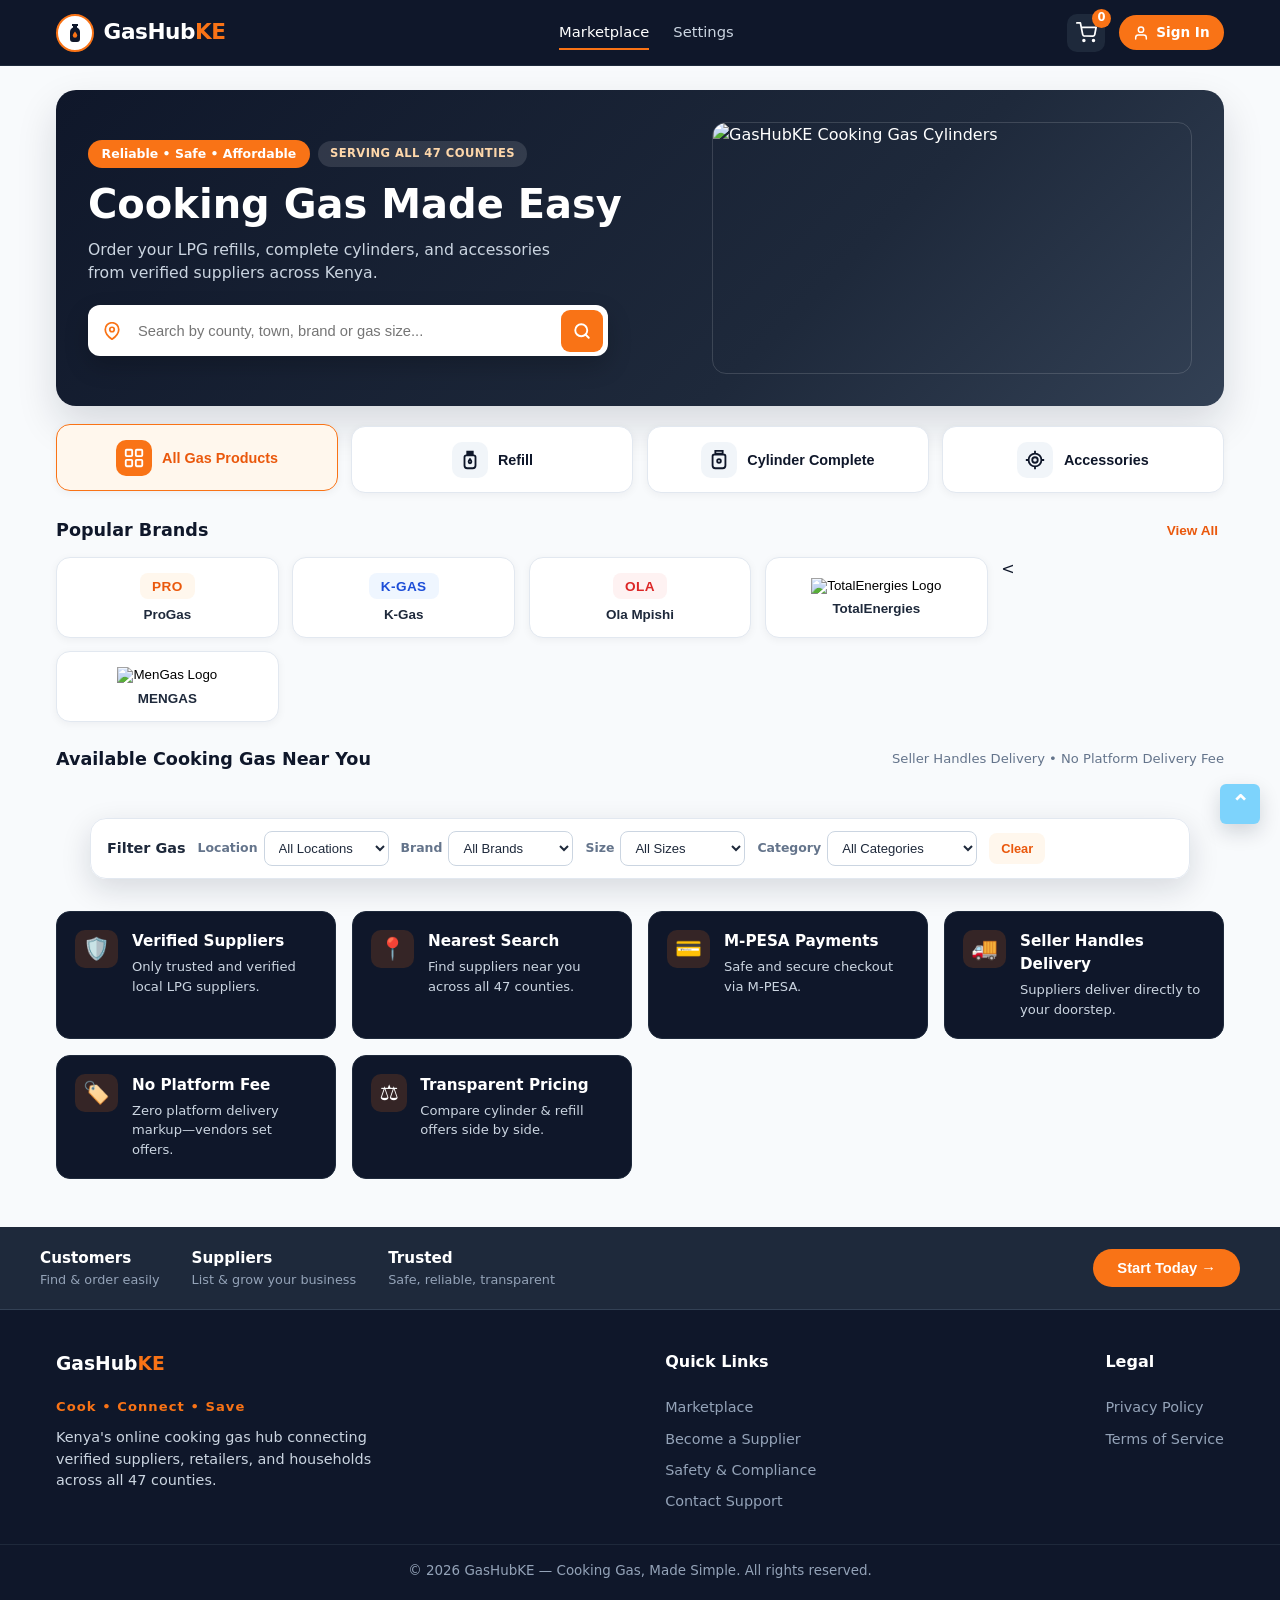
==== commit d965e357: "Update index.html" ====
--- a/public/index.html
+++ b/public/index.html
@@ -233,13 +233,21 @@
                 </button>
 
                 <button type="button" class="gh-brand-tile" data-quick-brand="TotalEnergies">
-                    <span class="gh-brand-badge" style="background:#f0fdf4;color:#15803d;">TE</span>
+                    <img
+                        src="https://blogger.googleusercontent.com/img/b/R29vZ2xl/AVvXsEggsR882gyU5mV95Z-felzZfK_sDIHBZAOx9ZBKJEZDohhm5qb8djdhoiLuTi1zzwovBTFHHhcmrxF-T7QsbTHh6OtSbBFSx0d_Fq47dwGRA3G1lp71DiL6VvPU9ZSJ7-AjuurZOZ_UdU53meD9HJ-9Tcxg5wBNzoqv7X4bFfxuRsCngmH9nss_MlEBDY98/s253/images%20(16).jpeg"
+                        alt="TotalEnergies Logo"
+                        class="gh-brand-logo-img"
+                    >
                     <span class="gh-brand-name">TotalEnergies</span>
                 </button>
 
-                <button type="button" class="gh-brand-tile" data-quick-brand="Menegas">
-                    <span class="gh-brand-badge" style="background:#f0f9ff;color:#0369a1;">MENE</span>
-                    <span class="gh-brand-name">Menegas</span>
+                <<button type="button" class="gh-brand-tile" data-quick-brand="MENGAS">
+                    <img
+                        src="https://blogger.googleusercontent.com/img/b/R29vZ2xl/AVvXsEggsR882gyU5mV95Z-felzZfK_sDIHBZAOx9ZBKJEZDohhm5qb8djdhoiLuTi1zzwovBTFHHhcmrxF-T7QsbTHh6OtSbBFSx0d_Fq47dwGRA3G1lp71DiL6VvPU9ZSJ7-AjuurZOZ_UdU53meD9HJ-9Tcxg5wBNzoqv7X4bFfxuRsCngmH9nss_MlEBDY98/s253/images%20(16).jpeg"
+                        alt="MenGas Logo"
+                        class="gh-brand-logo-img"
+                    >
+                    <span class="gh-brand-name">MENGAS</span>
                 </button>
             </div>
         </div>
--- a/public/css/styles.css
+++ b/public/css/styles.css
@@ -1269,4 +1269,4 @@
     .floating-filter-bar h3 {
         display: none;
     }
-}+}
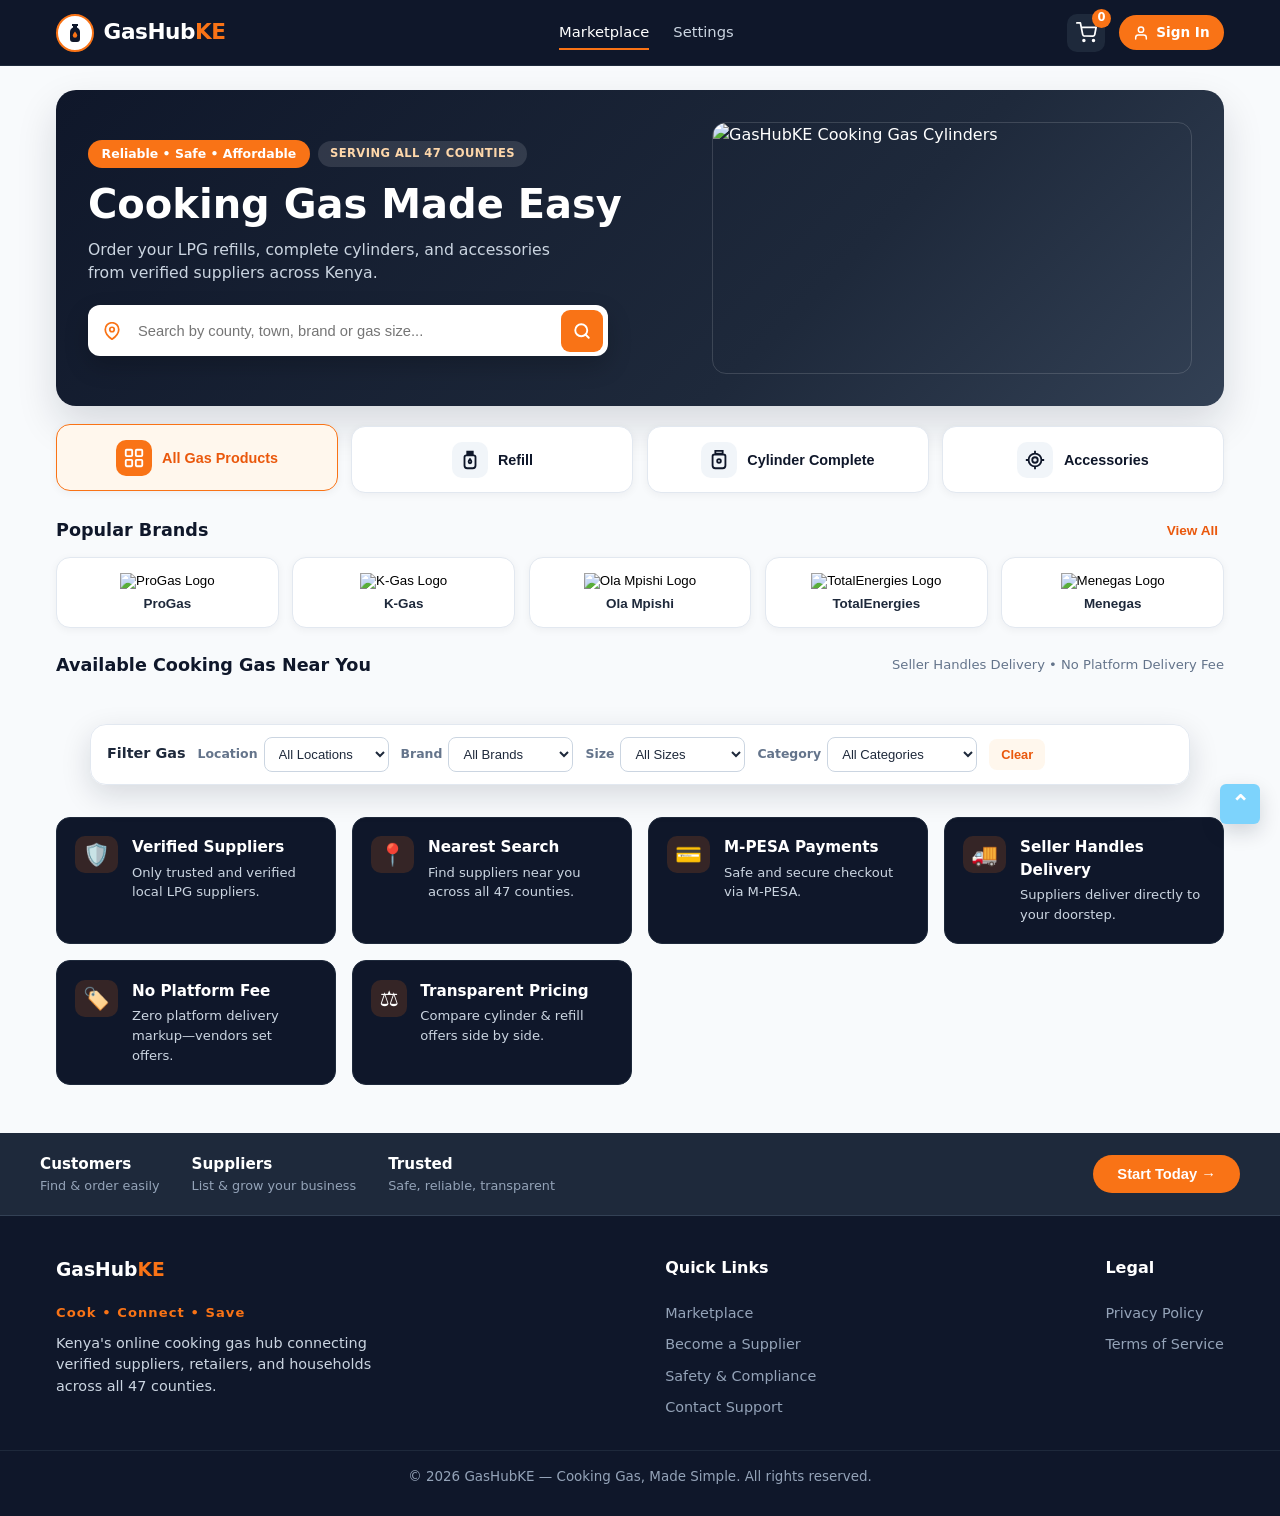
==== commit e8c27bb7: "Update index.html" ====
--- a/public/index.html
+++ b/public/index.html
@@ -218,17 +218,29 @@
 
             <div class="gh-brands-grid">
                 <button type="button" class="gh-brand-tile" data-quick-brand="ProGas">
-                    <span class="gh-brand-badge" style="background:#fff7ed;color:#ea580c;">PRO</span>
+                    <img
+                        src="https://blogger.googleusercontent.com/img/b/R29vZ2xl/AVvXsEi2vSl03VdnVgZf_y_VdFRxH3ggy30WenOEMbqtEvJ9PqLTby8VfSEDEmFI5tu81eA3r0Izw7X7gMtiz40ADy7zSR6W7cKPjA7TzBGC9IW2m2sbUS1Qza4mDbE82BwqWhs6nks7TCSrYbwdw9bR1fG9vEvcpwixhC1O1HMikou2L_rSwHtkE4I1-1Na4vOL/s739/images%20(17).jpeg"
+                        alt="ProGas Logo"
+                        class="gh-brand-logo-img"
+                    >
                     <span class="gh-brand-name">ProGas</span>
                 </button>
 
                 <button type="button" class="gh-brand-tile" data-quick-brand="K-Gas">
-                    <span class="gh-brand-badge" style="background:#eff6ff;color:#1d4ed8;">K-GAS</span>
+                    <img
+                        src="https://blogger.googleusercontent.com/img/b/R29vZ2xl/AVvXsEglYbaWBWtAvtt2eU7oNKyTkjhprxo3OVayHO54G7PQ8T3lbipKHBwVlYU4VRjeNk3S4Ali6DzHOUSY3vetN3KbZP979SWJcDMTcZuEuCXnlPg8o5dwlfjCZeTSwhjZd1_isY-jJHL4biq1tLDduD1Shq8WY-ikL94hps24E3cVR74Q5inBflXihAstIjrI/s184/Brand-logo.png"
+                        alt="K-Gas Logo"
+                        class="gh-brand-logo-img"
+                    >
                     <span class="gh-brand-name">K-Gas</span>
                 </button>
 
                 <button type="button" class="gh-brand-tile" data-quick-brand="Ola Mpishi">
-                    <span class="gh-brand-badge" style="background:#fef2f2;color:#dc2626;">OLA</span>
+                    <img
+                        src="https://blogger.googleusercontent.com/img/b/R29vZ2xl/AVvXsEhvSxZejDhIJxTthJVN5QMkveLe060CJm0Yh4cIPhJy6UotVgN-QkRdEgwh4uAM_B0xoLhkl2uI_ML9X_6oeV5ZjFwU0SuUwOLxcSK0dl1JT5ngwqw6iaOtbfA4t6rvOyDf-LOOhYgwihpeQccsIPRwvdQ89eUzvK1jEMjPZX2K_n_ZQz_VYjVNiFiDOAYN/s3079/OBE4CCMlCCSVAIfzhqIBpxR4Ts.png"
+                        alt="Ola Mpishi Logo"
+                        class="gh-brand-logo-img"
+                    >
                     <span class="gh-brand-name">Ola Mpishi</span>
                 </button>
 
@@ -241,13 +253,13 @@
                     <span class="gh-brand-name">TotalEnergies</span>
                 </button>
 
-                <<button type="button" class="gh-brand-tile" data-quick-brand="MENGAS">
+                <button type="button" class="gh-brand-tile" data-quick-brand="Menegas">
                     <img
-                        src="https://blogger.googleusercontent.com/img/b/R29vZ2xl/AVvXsEggsR882gyU5mV95Z-felzZfK_sDIHBZAOx9ZBKJEZDohhm5qb8djdhoiLuTi1zzwovBTFHHhcmrxF-T7QsbTHh6OtSbBFSx0d_Fq47dwGRA3G1lp71DiL6VvPU9ZSJ7-AjuurZOZ_UdU53meD9HJ-9Tcxg5wBNzoqv7X4bFfxuRsCngmH9nss_MlEBDY98/s253/images%20(16).jpeg"
-                        alt="MenGas Logo"
+                        src="https://blogger.googleusercontent.com/img/b/R29vZ2xl/AVvXsEgczqJwcvUMU3yyydBj4Wt_VZhzSgqqaRg_8_QAhqQCZNeIRiaM8rLOlj35Vvse5bQKbcQLSXepWHlF7LqtIH9LJU42dyiKSKWdKUfFUgVp-RxrXq_87_6z_gAnbDd95rW8b47aGCATKOyPxJaLwcncsYU2jZLBCtUbs2MgRE3nU9K26MGc260akSgOrphB/s554/images.png"
+                        alt="Menegas Logo"
                         class="gh-brand-logo-img"
                     >
-                    <span class="gh-brand-name">MENGAS</span>
+                    <span class="gh-brand-name">Menegas</span>
                 </button>
             </div>
         </div>
